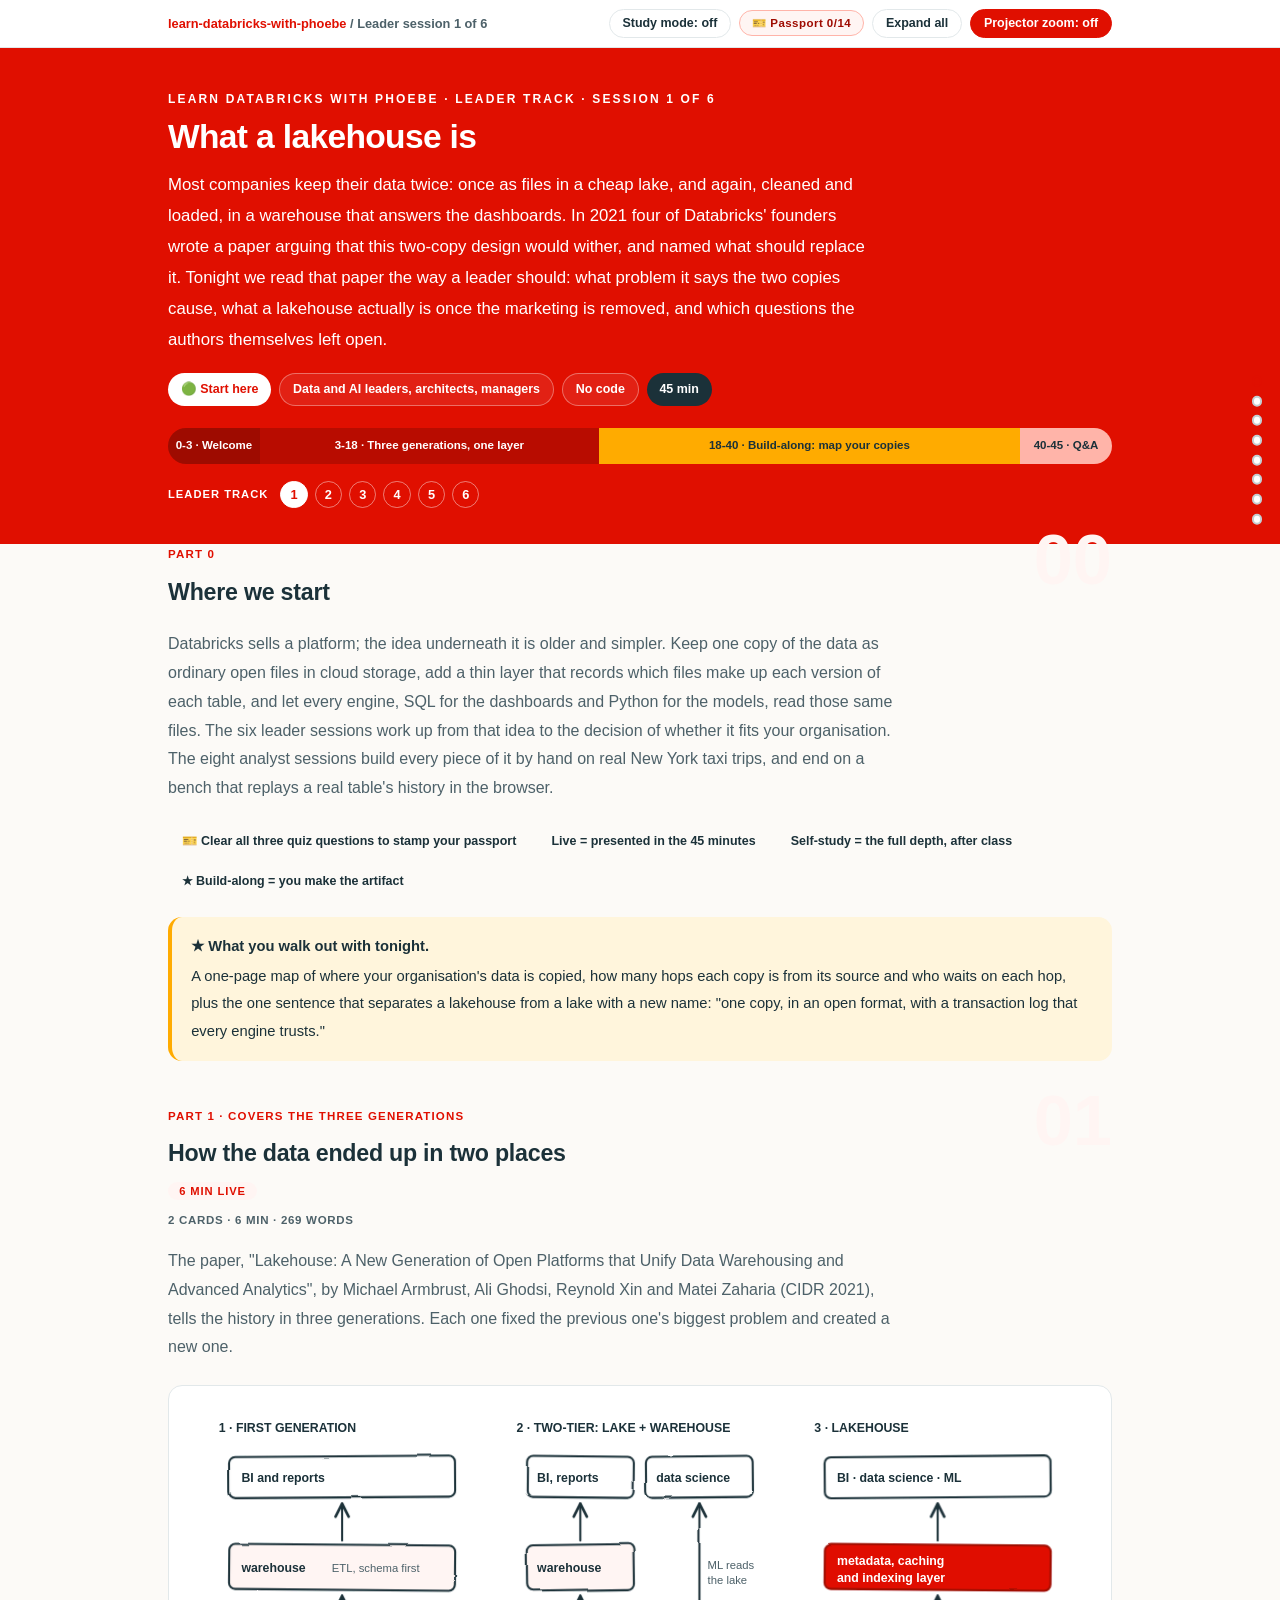
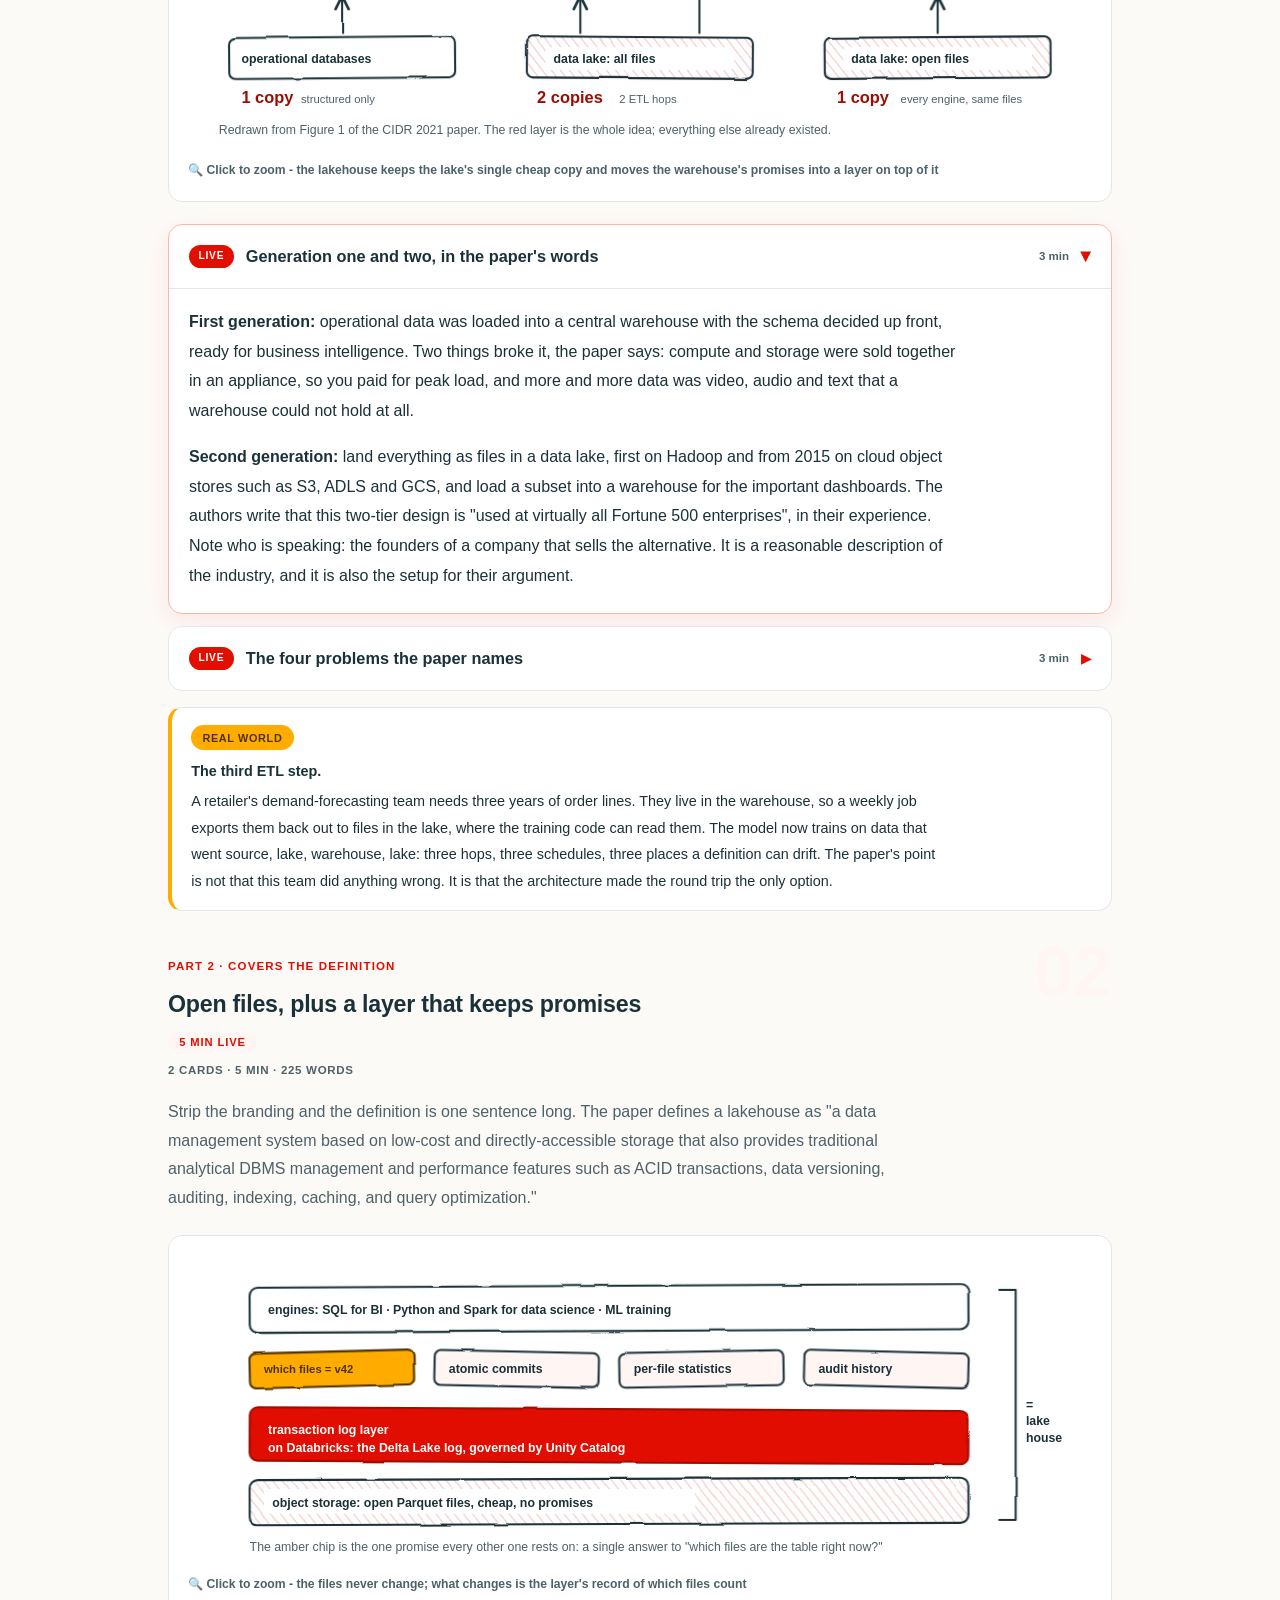
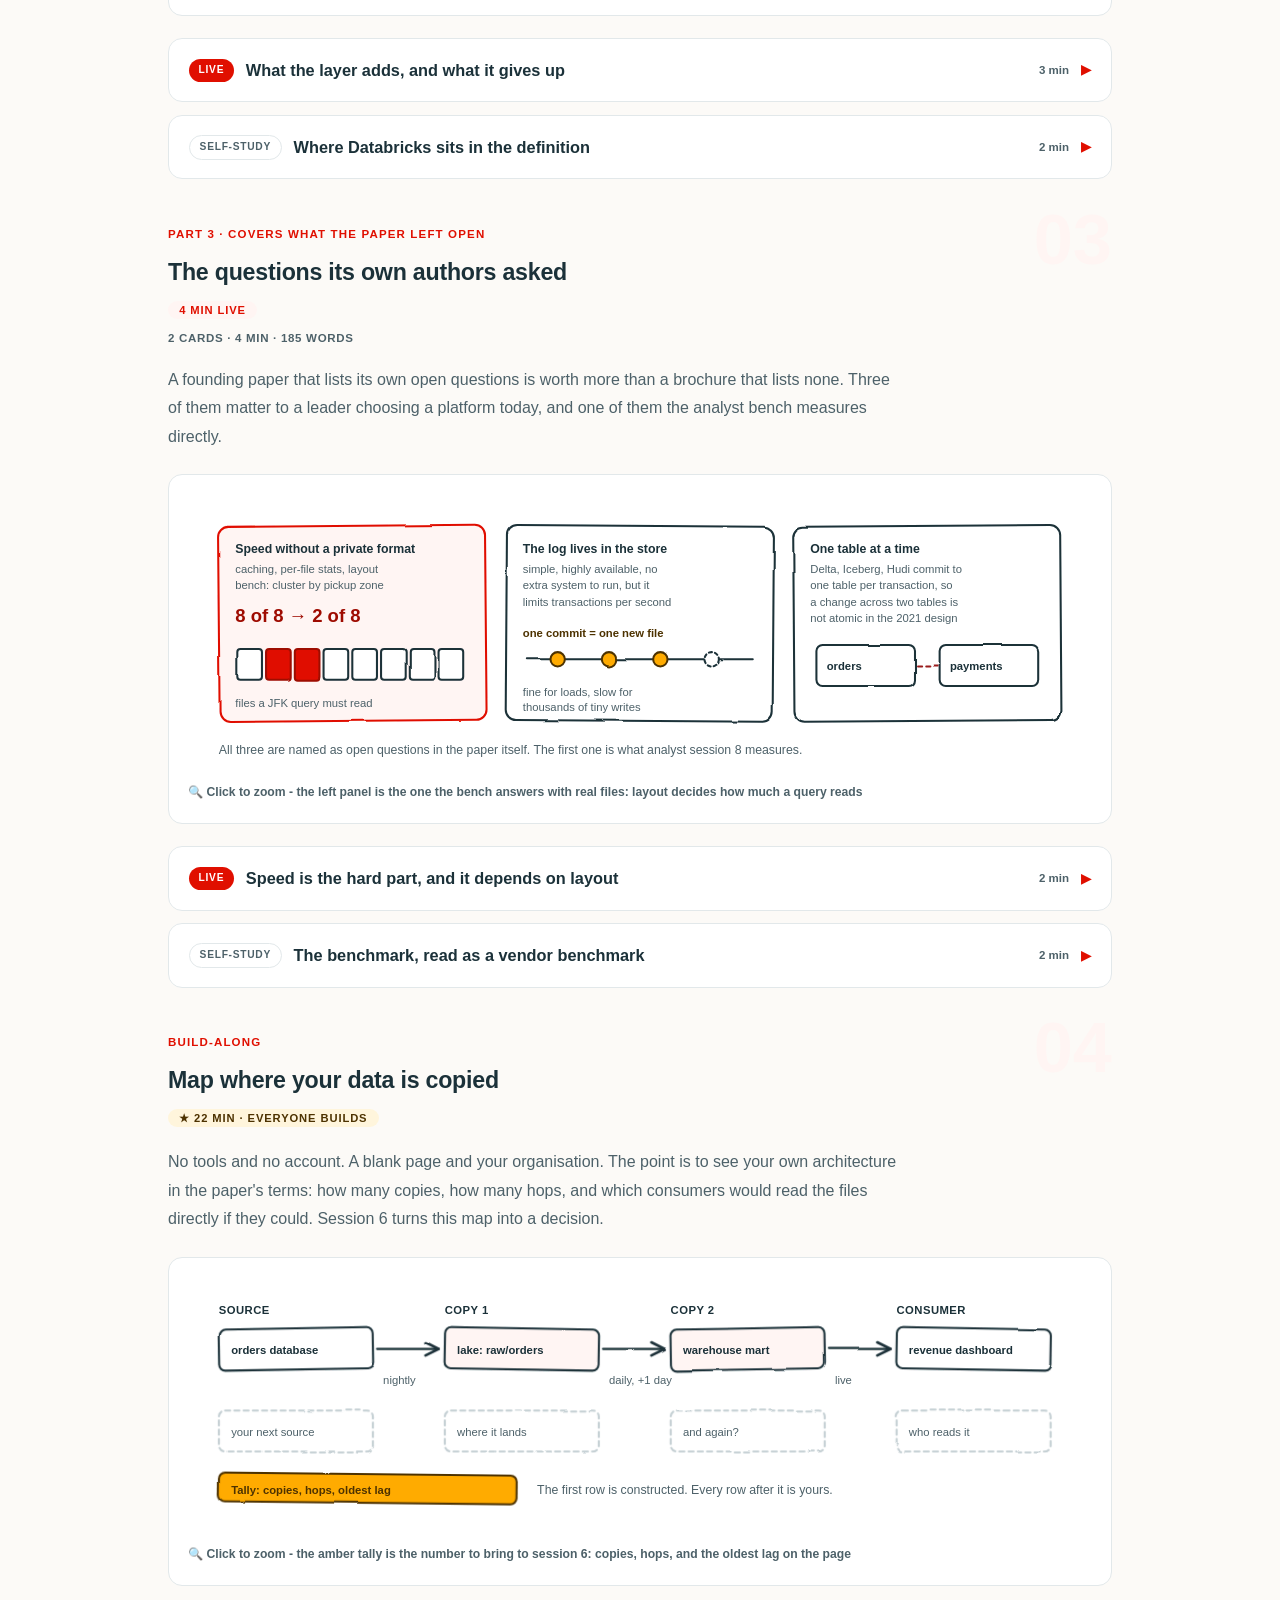
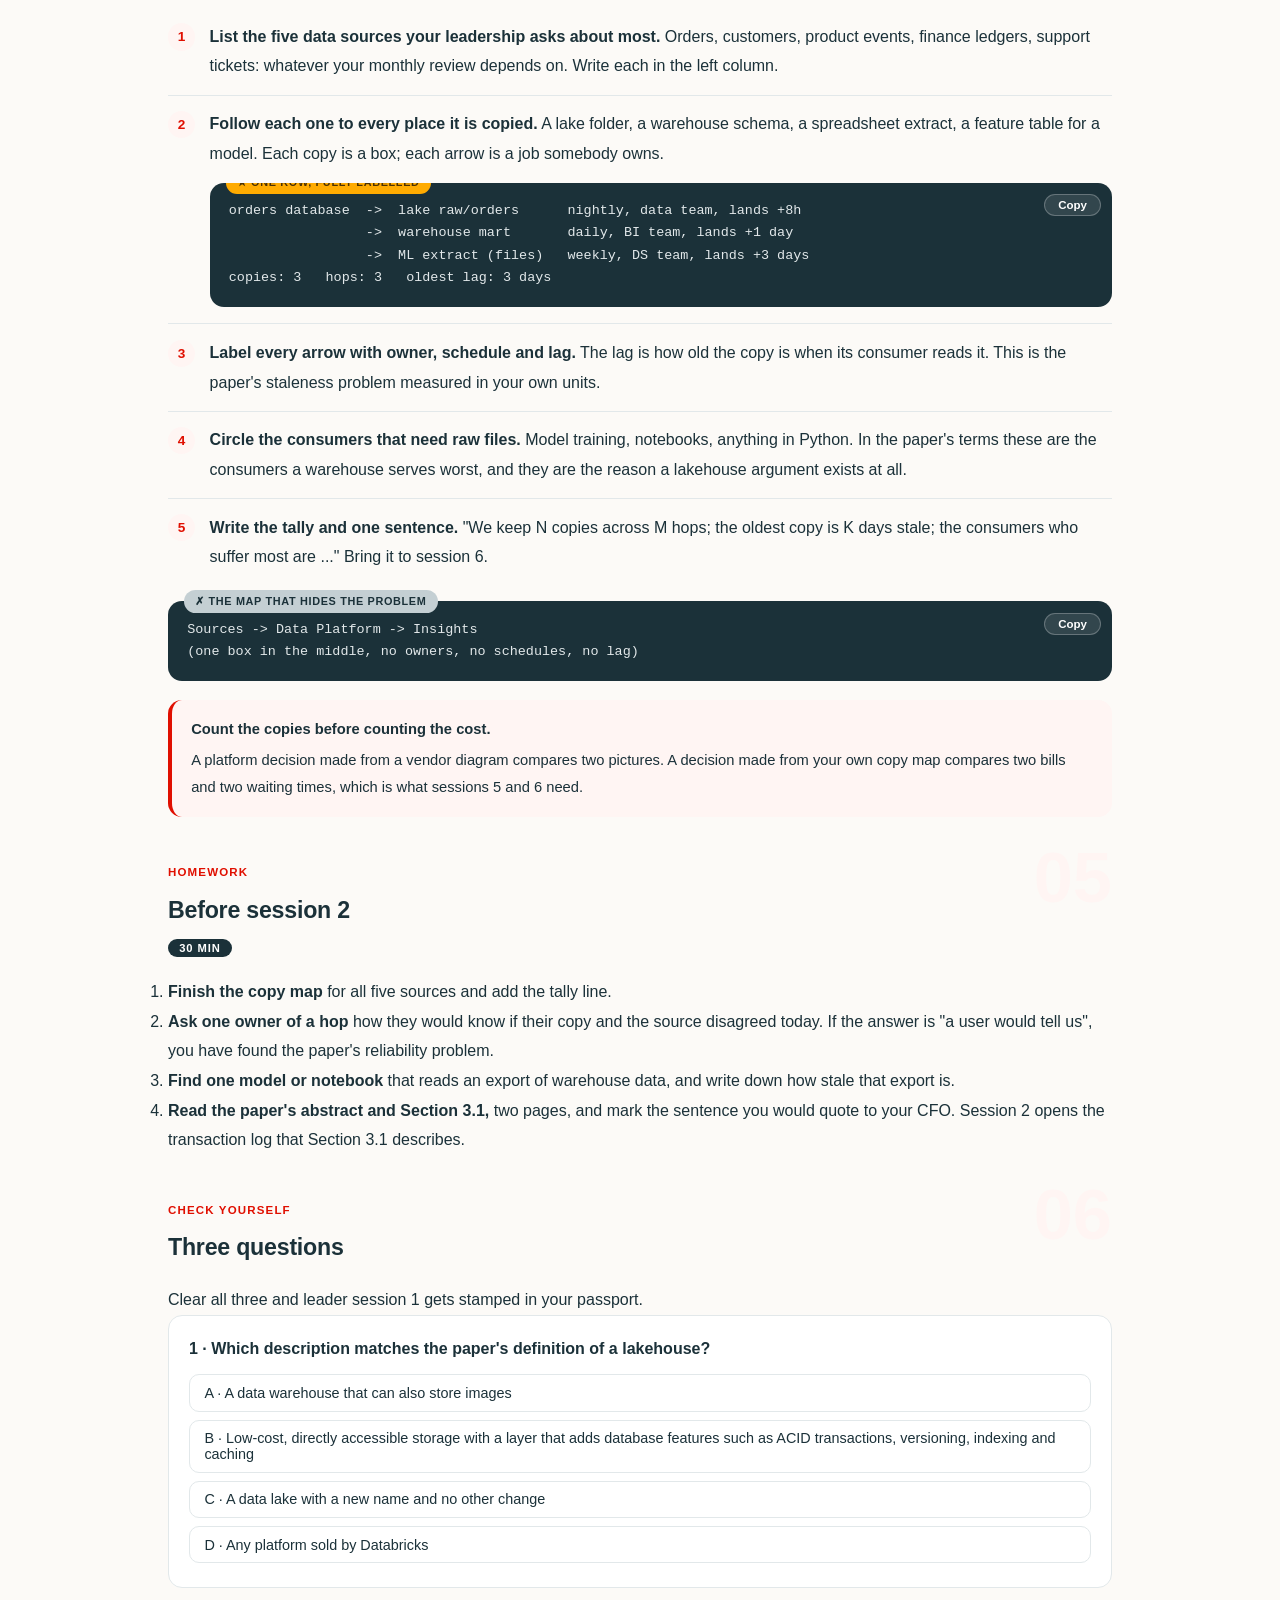
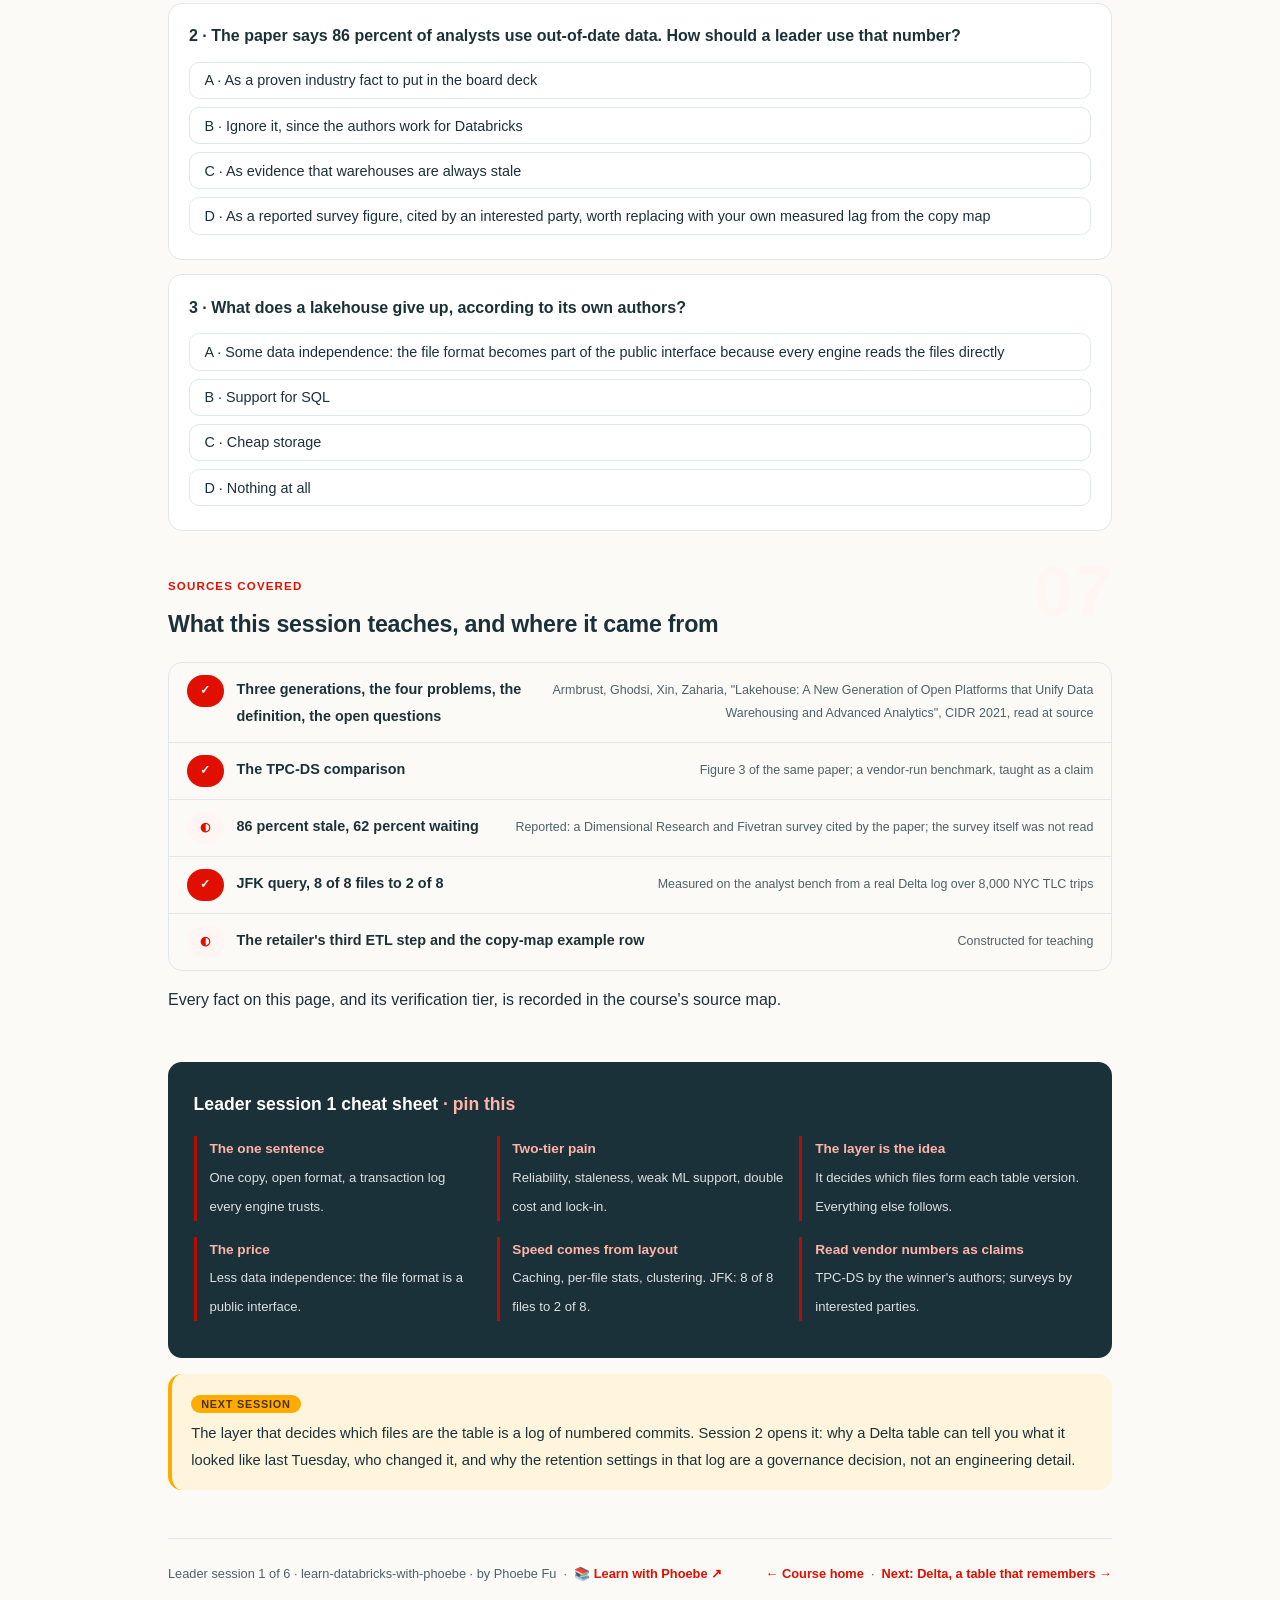
==== courses/a1-what-a-lakehouse-is.html @ d734504c "Databricks: Lakehouse for Data & AI - leader 6 + analyst 8 with a real Delta log bench The bench rep" ====
<!DOCTYPE html>
<html lang="en">
<head>
<meta charset="UTF-8">
<meta name="viewport" content="width=device-width, initial-scale=1.0">
<!-- social:start -->
<meta name="description" content="Leader session 1 of 6. What a lakehouse is, read from the 2021 paper that named it: why the two-tier lake plus warehouse became the default, the four problems its authors say it causes, and the one design move that defines a lakehouse: a transaction layer over open files in cheap storage.">
<meta property="og:type" content="article">
<meta property="og:site_name" content="Learn with Phoebe">
<meta property="og:title" content="What a lakehouse is - learn databricks with phoebe">
<meta property="og:description" content="Leader session 1 of 6. One copy of the data, a layer that keeps promises about it, and every engine reading the same files. Read from the CIDR 2021 paper, with its own open questions.">
<meta property="og:url" content="https://phoebefu6.github.io/learn-databricks-with-phoebe/courses/a1-what-a-lakehouse-is.html">
<meta property="og:image" content="https://phoebefu6.github.io/learn-databricks-with-phoebe/assets/og-cover.png">
<meta property="og:image:width" content="1200">
<meta property="og:image:height" content="630">
<meta name="twitter:card" content="summary_large_image">
<meta name="twitter:title" content="What a lakehouse is - learn databricks with phoebe">
<meta name="twitter:description" content="Leader session 1 of 6. Three generations of data platform, and the design move that defines the third.">
<meta name="twitter:image" content="https://phoebefu6.github.io/learn-databricks-with-phoebe/assets/og-cover.png">
<!-- social:end -->
<title>Leader session 1 · What a lakehouse is - learn databricks with phoebe</title>
<link rel="stylesheet" href="../assets/style.css?v=3">
</head>
<body>

<div class="toolbar">
  <div class="wrap">
    <span class="crumb"><a href="../index.html">learn-databricks-with-phoebe</a> / Leader session 1 of 6</span>
    <button class="btn" id="toggle-all" type="button">Expand all</button>
    <button class="btn primary" id="zoom-toggle" type="button">Projector zoom: off</button>
  </div>
</div>

<header class="masthead">
  <div class="wrap">
    <div class="eyebrow">Learn Databricks with Phoebe · Leader track · Session 1 of 6</div>
    <h1>What a <span class="accent">lakehouse</span> is</h1>
    <p class="sub">Most companies keep their data twice: once as files in a cheap lake, and again, cleaned and loaded, in a warehouse that answers the dashboards. In 2021 four of Databricks' founders wrote a paper arguing that this two-copy design would wither, and named what should replace it. Tonight we read that paper the way a leader should: what problem it says the two copies cause, what a lakehouse actually is once the marketing is removed, and which questions the authors themselves left open.</p>
    <div class="chip-row">
      <span class="chip level">🟢 Start here</span>
      <span class="chip audience">Data and AI leaders, architects, managers</span>
      <span class="chip audience">No code</span>
      <span class="chip time">45 min</span>
    </div>
    <div class="agenda">
      <span class="a1" style="flex:1">0-3 · Welcome</span>
      <span class="a2" style="flex:4">3-18 · Three generations, one layer</span>
      <span class="a3" style="flex:5">18-40 · Build-along: map your copies</span>
      <span class="a4" style="flex:1">40-45 · Q&amp;A</span>
    </div>
  </div>
</header>

<main class="wrap">

  <section class="section" id="intro">
    <div class="section-kicker">
      <span class="klabel">Part 0</span>
      <h2>Where we start</h2>
    </div>
    <p class="lede">Databricks sells a platform; the idea underneath it is older and simpler. Keep one copy of the data as ordinary open files in cloud storage, add a thin layer that records which files make up each version of each table, and let every engine, SQL for the dashboards and Python for the models, read those same files. The six leader sessions work up from that idea to the decision of whether it fits your organisation. The eight analyst sessions build every piece of it by hand on real New York taxi trips, and end on a bench that replays a real table's history in the browser.</p>

    <div class="legend">
      <span class="pill">🎫 Clear all three quiz questions to stamp your passport</span>
      <span class="pill">Live = presented in the 45 minutes</span>
      <span class="pill">Self-study = the full depth, after class</span>
      <span class="pill">★ Build-along = you make the artifact</span>
    </div>

    <div class="callout win">
      <p><strong>★ What you walk out with tonight.</strong> A one-page map of where your organisation's data is copied, how many hops each copy is from its source and who waits on each hop, plus the one sentence that separates a lakehouse from a lake with a new name: "one copy, in an open format, with a transaction log that every engine trusts."</p>
    </div>
  </section>

  <section class="section" id="part-1">
    <div class="section-kicker">
      <span class="klabel">Part 1 · covers the three generations</span>
      <h2>How the data ended up in two places</h2>
      <span class="tag concept">6 min live</span>
    </div>
    <p class="lede">The paper, "Lakehouse: A New Generation of Open Platforms that Unify Data Warehousing and Advanced Analytics", by Michael Armbrust, Ali Ghodsi, Reynold Xin and Matei Zaharia (CIDR 2021), tells the history in three generations. Each one fixed the previous one's biggest problem and created a new one.</p>

    <figure class="zoomable">
      <svg viewBox="0 0 880 336" xmlns="http://www.w3.org/2000/svg" role="img" aria-label="Three generations of data platform side by side. First generation: operational databases loaded by ETL into one warehouse that serves BI and reports; one copy, structured data only. Second generation, two-tier: everything lands in a data lake, then a second ETL step loads a subset into a warehouse for BI, while data science and machine learning read the lake; two copies and two hops. Lakehouse: everything lands once in the lake, a metadata, caching and indexing layer sits on top, and BI, data science and machine learning all read through it; one copy.">
        <defs>
          <filter id="a1aSk" x="-3%" y="-3%" width="106%" height="106%"><feTurbulence type="fractalNoise" baseFrequency="0.02" numOctaves="2" seed="11" result="n"/><feDisplacementMap in="SourceGraphic" in2="n" scale="2.4" xChannelSelector="R" yChannelSelector="G"/></filter>
          <pattern id="a1aHc" patternUnits="userSpaceOnUse" width="7" height="7" patternTransform="rotate(-38)"><line x1="0" y1="0" x2="0" y2="7" stroke="#E00F00" stroke-width="1" opacity=".5"/></pattern>
          <marker id="a1aAr" viewBox="0 0 10 10" refX="9" refY="5" markerWidth="8" markerHeight="8" orient="auto"><path d="M1 1 L9 5 L1 9" fill="none" stroke="#1B3139" stroke-width="1.6" stroke-linecap="round"/></marker>
        </defs>
        <style>
          .a1aH { font: 800 12px Inter, sans-serif; fill: #1B3139; }
          .a1aL { font: 600 12px Inter, sans-serif; fill: #1B3139; }
          .a1aS { font: 400 11px Inter, sans-serif; fill: #4D6169; }
          .a1aW { font: 800 12px Inter, sans-serif; fill: #FFFFFF; }
          .a1aB { font: 800 11px Inter, sans-serif; fill: #4D3200; }
          .a1aV { font: 800 16px Inter, sans-serif; fill: #9E0B00; }
          .a1aN { font: 400 12px Inter, sans-serif; fill: #4D6169; }
        </style>

        <text class="a1aH" x="30" y="26">1 · FIRST GENERATION</text>
        <text class="a1aH" x="320" y="26">2 · TWO-TIER: LAKE + WAREHOUSE</text>
        <text class="a1aH" x="610" y="26">3 · LAKEHOUSE</text>

        <g filter="url(#a1aSk)" fill="none" stroke="#1B3139" stroke-width="2" stroke-linecap="round" stroke-linejoin="round">
          <!-- gen 1 -->
          <rect x="40" y="226" width="220" height="40" rx="6" transform="rotate(-0.5 150 246)" fill="#FFFFFF"/>
          <rect x="40" y="136" width="220" height="44" rx="6" transform="rotate(0.5 150 158)" fill="#FFF5F3"/>
          <rect x="40" y="50" width="220" height="40" rx="6" transform="rotate(-0.4 150 70)" fill="#FFFFFF"/>
          <path d="M150 222 L150 186" marker-end="url(#a1aAr)"/>
          <path d="M150 132 L150 96" marker-end="url(#a1aAr)"/>
          <!-- gen 2 -->
          <rect x="330" y="226" width="220" height="40" rx="6" transform="rotate(0.4 440 246)" fill="url(#a1aHc)"/>
          <rect x="330" y="136" width="104" height="44" rx="6" transform="rotate(-0.8 382 158)" fill="#FFF5F3"/>
          <rect x="330" y="50" width="104" height="40" rx="6" transform="rotate(0.6 382 70)" fill="#FFFFFF"/>
          <rect x="446" y="50" width="104" height="40" rx="6" transform="rotate(-0.6 498 70)" fill="#FFFFFF"/>
          <path d="M382 222 L382 186" marker-end="url(#a1aAr)"/>
          <path d="M382 132 L382 96" marker-end="url(#a1aAr)"/>
          <path d="M498 222 L498 96" marker-end="url(#a1aAr)"/>
          <!-- gen 3 -->
          <rect x="620" y="226" width="220" height="40" rx="6" transform="rotate(-0.4 730 246)" fill="url(#a1aHc)"/>
          <rect x="620" y="136" width="220" height="44" rx="6" transform="rotate(0.5 730 158)" fill="#E00F00" stroke="#9E0B00"/>
          <rect x="620" y="50" width="220" height="40" rx="6" transform="rotate(-0.5 730 70)" fill="#FFFFFF"/>
          <path d="M730 222 L730 186" marker-end="url(#a1aAr)"/>
          <path d="M730 132 L730 96" marker-end="url(#a1aAr)"/>
        </g>

        <rect x="348" y="236" width="184" height="22" rx="4" fill="#FFFFFF"/>
        <rect x="638" y="236" width="184" height="22" rx="4" fill="#FFFFFF"/>
        <text class="a1aL" x="52" y="251">operational databases</text>
        <text class="a1aL" x="52" y="163">warehouse</text>
        <text class="a1aS" x="140" y="163">ETL, schema first</text>
        <text class="a1aL" x="52" y="75">BI and reports</text>
        <text class="a1aV" x="52" y="290">1 copy</text>
        <text class="a1aS" x="110" y="290">structured only</text>

        <text class="a1aL" x="356" y="251">data lake: all files</text>
        <text class="a1aL" x="340" y="163">warehouse</text>
        <text class="a1aL" x="340" y="75">BI, reports</text>
        <text class="a1aL" x="456" y="75">data science</text>
        <text class="a1aS" x="506" y="160">ML reads</text>
        <text class="a1aS" x="506" y="174">the lake</text>
        <text class="a1aV" x="340" y="290">2 copies</text>
        <text class="a1aS" x="420" y="290">2 ETL hops</text>

        <text class="a1aL" x="646" y="251">data lake: open files</text>
        <text class="a1aW" x="632" y="156">metadata, caching</text>
        <text class="a1aW" x="632" y="172">and indexing layer</text>
        <text class="a1aL" x="632" y="75">BI · data science · ML</text>
        <text class="a1aV" x="632" y="290">1 copy</text>
        <text class="a1aS" x="694" y="290">every engine, same files</text>

        <text class="a1aN" x="30" y="320">Redrawn from Figure 1 of the CIDR 2021 paper. The red layer is the whole idea; everything else already existed.</text>
      </svg>
      <figcaption>🔍 Click to zoom - the lakehouse keeps the lake's single cheap copy and moves the warehouse's promises into a layer on top of it</figcaption>
    </figure>

    <details class="card" open>
      <summary><span class="mode live">Live</span>Generation one and two, in the paper's words<span class="mini">3 min</span><span class="caret">▶</span></summary>
      <div class="body">
        <p><strong>First generation:</strong> operational data was loaded into a central warehouse with the schema decided up front, ready for business intelligence. Two things broke it, the paper says: compute and storage were sold together in an appliance, so you paid for peak load, and more and more data was video, audio and text that a warehouse could not hold at all.</p>
        <p><strong>Second generation:</strong> land everything as files in a data lake, first on Hadoop and from 2015 on cloud object stores such as S3, ADLS and GCS, and load a subset into a warehouse for the important dashboards. The authors write that this two-tier design is "used at virtually all Fortune 500 enterprises", in their experience. Note who is speaking: the founders of a company that sells the alternative. It is a reasonable description of the industry, and it is also the setup for their argument.</p>
      </div>
    </details>

    <details class="card">
      <summary><span class="mode live">Live</span>The four problems the paper names<span class="mini">3 min</span><span class="caret">▶</span></summary>
      <div class="body">
        <p><strong>Reliability:</strong> keeping two systems consistent takes continuous ETL, and every step can introduce bugs, for example when the lake engine and the warehouse engine disagree on a subtle rule. <strong>Staleness:</strong> the warehouse lags the lake, often by days. The paper cites a Dimensional Research and Fivetran survey in which 86 percent of analysts use out-of-date data and 62 percent wait on engineering several times a month; that survey was not read for this session, so treat those two numbers as reported. <strong>Limited advanced analytics:</strong> TensorFlow, PyTorch and XGBoost do not run well on a warehouse, so teams export files, which the authors call a third ETL step. <strong>Total cost of ownership:</strong> two copies of storage, continuous ETL, and proprietary formats that make leaving expensive.</p>
      </div>
    </details>

    <div class="callout example">
      <span class="ex-pill">Real world</span>
      <p><strong>The third ETL step.</strong> A retailer's demand-forecasting team needs three years of order lines. They live in the warehouse, so a weekly job exports them back out to files in the lake, where the training code can read them. The model now trains on data that went source, lake, warehouse, lake: three hops, three schedules, three places a definition can drift. The paper's point is not that this team did anything wrong. It is that the architecture made the round trip the only option.</p>
    </div>
  </section>

  <section class="section" id="part-2">
    <div class="section-kicker">
      <span class="klabel">Part 2 · covers the definition</span>
      <h2>Open files, plus a layer that keeps promises</h2>
      <span class="tag concept">5 min live</span>
    </div>
    <p class="lede">Strip the branding and the definition is one sentence long. The paper defines a lakehouse as "a data management system based on low-cost and directly-accessible storage that also provides traditional analytical DBMS management and performance features such as ACID transactions, data versioning, auditing, indexing, caching, and query optimization."</p>

    <figure class="zoomable">
      <svg viewBox="0 0 880 300" xmlns="http://www.w3.org/2000/svg" role="img" aria-label="An adds-stack. Bottom: cheap object storage holding open Parquet files that any engine could read but that make no promises. Middle: a transaction log layer, for Databricks the Delta Lake log, which adds four things: which files form each table version, atomic commits, per-file statistics, and an audit history. Top: engines reading the same files through that layer: SQL for BI, Python and Spark for data science, and ML training. A bracket on the right says: equals a lakehouse.">
        <defs>
          <filter id="a1bSk" x="-3%" y="-3%" width="106%" height="106%"><feTurbulence type="fractalNoise" baseFrequency="0.02" numOctaves="2" seed="23" result="n"/><feDisplacementMap in="SourceGraphic" in2="n" scale="2.4" xChannelSelector="R" yChannelSelector="G"/></filter>
          <pattern id="a1bHc" patternUnits="userSpaceOnUse" width="7" height="7" patternTransform="rotate(-38)"><line x1="0" y1="0" x2="0" y2="7" stroke="#E00F00" stroke-width="1" opacity=".5"/></pattern>
        </defs>
        <style>
          .a1bH { font: 800 12px Inter, sans-serif; fill: #1B3139; }
          .a1bL { font: 600 12px Inter, sans-serif; fill: #1B3139; }
          .a1bS { font: 400 11px Inter, sans-serif; fill: #4D6169; }
          .a1bW { font: 800 12px Inter, sans-serif; fill: #FFFFFF; }
          .a1bB { font: 800 11px Inter, sans-serif; fill: #4D3200; }
          .a1bN { font: 400 12px Inter, sans-serif; fill: #4D6169; }
        </style>

        <g filter="url(#a1bSk)" fill="none" stroke="#1B3139" stroke-width="2" stroke-linecap="round" stroke-linejoin="round">
          <rect x="60" y="30" width="700" height="44" rx="8" transform="rotate(-0.3 410 52)" fill="#FFFFFF"/>
          <rect x="60" y="150" width="700" height="52" rx="8" transform="rotate(0.3 410 176)" fill="#E00F00" stroke="#9E0B00"/>
          <rect x="60" y="218" width="700" height="44" rx="8" transform="rotate(-0.2 410 240)" fill="url(#a1bHc)"/>
          <rect x="60" y="94" width="160" height="34" rx="6" transform="rotate(-1.5 140 111)" fill="#FFAB00" stroke="#4D3200"/>
          <rect x="240" y="94" width="160" height="34" rx="6" transform="rotate(1.2 320 111)" fill="#FFF5F3"/>
          <rect x="420" y="94" width="160" height="34" rx="6" transform="rotate(-1 500 111)" fill="#FFF5F3"/>
          <rect x="600" y="94" width="160" height="34" rx="6" transform="rotate(1.4 680 111)" fill="#FFF5F3"/>
          <path d="M790 34 L806 34 L806 258 L790 258"/>
        </g>

        <text class="a1bL" x="78" y="57">engines: SQL for BI · Python and Spark for data science · ML training</text>
        <text class="a1bB" x="74" y="115">which files = v42</text>
        <text class="a1bL" x="254" y="115">atomic commits</text>
        <text class="a1bL" x="434" y="115">per-file statistics</text>
        <text class="a1bL" x="614" y="115">audit history</text>
        <text class="a1bW" x="78" y="174">transaction log layer</text>
        <text class="a1bW" x="78" y="192">on Databricks: the Delta Lake log, governed by Unity Catalog</text>
        <rect x="74" y="228" width="420" height="24" rx="4" fill="#FFFFFF"/>
        <text class="a1bL" x="82" y="245">object storage: open Parquet files, cheap, no promises</text>
        <text class="a1bH" x="816" y="150">=</text>
        <text class="a1bH" x="816" y="166">lake</text>
        <text class="a1bH" x="816" y="182">house</text>

        <text class="a1bN" x="60" y="288">The amber chip is the one promise every other one rests on: a single answer to "which files are the table right now?"</text>
      </svg>
      <figcaption>🔍 Click to zoom - the files never change; what changes is the layer's record of which files count</figcaption>
    </figure>

    <details class="card">
      <summary><span class="mode live">Live</span>What the layer adds, and what it gives up<span class="mini">3 min</span><span class="caret">▶</span></summary>
      <div class="body">
        <p>The paper's first key idea is to store data as standard files in an object store and put "a transactional metadata layer on top" that "defines which objects are part of a table version". Delta Lake, Apache Iceberg and Apache Hudi are such layers. Because the layer decides which files are in the table, it can make writes atomic, keep old versions, enforce a schema, hold statistics for skipping files, and check permissions before anyone touches the files.</p>
        <p>The authors are explicit about the price: direct access means giving up "some aspects of data independence", the old database promise that the storage format is private and can change freely. In a lakehouse the file format is part of the public interface, because every engine reads it. That is what makes it open, and it is what makes it hard to optimise the way a closed warehouse can.</p>
      </div>
    </details>

    <details class="card">
      <summary><span class="mode self">Self-study</span>Where Databricks sits in the definition<span class="mini">2 min</span><span class="caret">▶</span></summary>
      <div class="body">
        <p>Databricks is one company's product built on the idea: Delta Lake as the open table format, Unity Catalog as the governance layer (session 3), and managed compute for notebooks, jobs and SQL (sessions 4 and 5). The idea is broader than the product. The general thesis across vendors, and how other platforms answer it, is covered in <a href="https://phoebefu6.github.io/learn-ai-infra-with-phoebe/courses/b5-lakehouse-engine.html">the lakehouse engine session of the AI infrastructure course</a>; the warehouse side of the story lives in <a href="https://phoebefu6.github.io/learn-data-warehouse-with-phoebe/">the data warehouse course</a>.</p>
      </div>
    </details>
  </section>

  <section class="section" id="part-3">
    <div class="section-kicker">
      <span class="klabel">Part 3 · covers what the paper left open</span>
      <h2>The questions its own authors asked</h2>
      <span class="tag concept">4 min live</span>
    </div>
    <p class="lede">A founding paper that lists its own open questions is worth more than a brochure that lists none. Three of them matter to a leader choosing a platform today, and one of them the analyst bench measures directly.</p>

    <figure class="zoomable">
      <svg viewBox="0 0 880 270" xmlns="http://www.w3.org/2000/svg" role="img" aria-label="Three open questions as three panels. Speed without a private format: the paper proposes caching, per-file statistics and data layout; on the analyst bench, clustering the files by pickup zone cut a JFK query from 8 of 8 files to 2 of 8. The log lives in the object store: simple and highly available, but it limits transactions per second. One table at a time: Delta, Iceberg and Hudi transact on a single table, so a change across two tables is not atomic.">
        <defs>
          <filter id="a1cSk" x="-3%" y="-3%" width="106%" height="106%"><feTurbulence type="fractalNoise" baseFrequency="0.02" numOctaves="2" seed="37" result="n"/><feDisplacementMap in="SourceGraphic" in2="n" scale="2.4" xChannelSelector="R" yChannelSelector="G"/></filter>
        </defs>
        <style>
          .a1cH { font: 800 12px Inter, sans-serif; fill: #1B3139; }
          .a1cL { font: 600 11px Inter, sans-serif; fill: #1B3139; }
          .a1cS { font: 400 11px Inter, sans-serif; fill: #4D6169; }
          .a1cV { font: 800 18px Inter, sans-serif; fill: #9E0B00; }
          .a1cB { font: 800 11px Inter, sans-serif; fill: #4D3200; }
          .a1cN { font: 400 12px Inter, sans-serif; fill: #4D6169; }
        </style>

        <g filter="url(#a1cSk)" fill="none" stroke="#1B3139" stroke-width="2" stroke-linecap="round" stroke-linejoin="round">
          <rect x="30" y="30" width="260" height="190" rx="10" transform="rotate(-0.5 160 125)" fill="#FFF5F3" stroke="#E00F00"/>
          <rect x="310" y="30" width="260" height="190" rx="10" transform="rotate(0.4 440 125)" fill="#FFFFFF"/>
          <rect x="590" y="30" width="260" height="190" rx="10" transform="rotate(-0.4 720 125)" fill="#FFFFFF"/>
          <!-- skipping doodle: 8 files, 2 read -->
          <rect x="48" y="150" width="24" height="30" rx="3" fill="#FFFFFF"/>
          <rect x="76" y="150" width="24" height="30" rx="3" fill="#E00F00" stroke="#9E0B00"/>
          <rect x="104" y="150" width="24" height="30" rx="3" fill="#E00F00" stroke="#9E0B00"/>
          <rect x="132" y="150" width="24" height="30" rx="3" fill="#FFFFFF"/>
          <rect x="160" y="150" width="24" height="30" rx="3" fill="#FFFFFF"/>
          <rect x="188" y="150" width="24" height="30" rx="3" fill="#FFFFFF"/>
          <rect x="216" y="150" width="24" height="30" rx="3" fill="#FFFFFF"/>
          <rect x="244" y="150" width="24" height="30" rx="3" fill="#FFFFFF"/>
          <!-- log in object store doodle -->
          <path d="M330 160 L550 160" />
          <circle cx="360" cy="160" r="7" fill="#FFAB00" stroke="#4D3200"/>
          <circle cx="410" cy="160" r="7" fill="#FFAB00" stroke="#4D3200"/>
          <circle cx="460" cy="160" r="7" fill="#FFAB00" stroke="#4D3200"/>
          <circle cx="510" cy="160" r="7" fill="#FFFFFF" stroke-dasharray="3 3"/>
          <!-- two tables doodle -->
          <rect x="612" y="146" width="96" height="40" rx="6" fill="#FFFFFF"/>
          <rect x="732" y="146" width="96" height="40" rx="6" fill="#FFFFFF"/>
          <path d="M710 166 L730 166" stroke-dasharray="4 4" stroke="#991B1B"/>
        </g>

        <text class="a1cH" x="46" y="56">Speed without a private format</text>
        <text class="a1cS" x="46" y="76">caching, per-file stats, layout</text>
        <text class="a1cS" x="46" y="92">bench: cluster by pickup zone</text>
        <text class="a1cV" x="46" y="124">8 of 8 → 2 of 8</text>
        <text class="a1cS" x="46" y="206">files a JFK query must read</text>

        <text class="a1cH" x="326" y="56">The log lives in the store</text>
        <text class="a1cS" x="326" y="76">simple, highly available, no</text>
        <text class="a1cS" x="326" y="92">extra system to run, but it</text>
        <text class="a1cS" x="326" y="108">limits transactions per second</text>
        <text class="a1cB" x="326" y="138">one commit = one new file</text>
        <text class="a1cS" x="326" y="196">fine for loads, slow for</text>
        <text class="a1cS" x="326" y="210">thousands of tiny writes</text>

        <text class="a1cH" x="606" y="56">One table at a time</text>
        <text class="a1cS" x="606" y="76">Delta, Iceberg, Hudi commit to</text>
        <text class="a1cS" x="606" y="92">one table per transaction, so</text>
        <text class="a1cS" x="606" y="108">a change across two tables is</text>
        <text class="a1cS" x="606" y="124">not atomic in the 2021 design</text>
        <text class="a1cL" x="622" y="170">orders</text>
        <text class="a1cL" x="742" y="170">payments</text>

        <text class="a1cN" x="30" y="252">All three are named as open questions in the paper itself. The first one is what analyst session 8 measures.</text>
      </svg>
      <figcaption>🔍 Click to zoom - the left panel is the one the bench answers with real files: layout decides how much a query reads</figcaption>
    </figure>

    <details class="card">
      <summary><span class="mode live">Live</span>Speed is the hard part, and it depends on layout<span class="mini">2 min</span><span class="caret">▶</span></summary>
      <div class="body">
        <p>The paper calls SQL performance "perhaps the largest technical question with the Lakehouse approach" and proposes three format-independent fixes: cache hot files on local SSD, keep auxiliary data such as per-file min and max values "which enables data skipping optimizations when the base data is clustered", and choose the data layout. That last clause matters. Statistics only help if similar values sit in the same files. On the analyst bench, 8,000 real taxi trips in 8 files: a JFK query reads all 8 until the files are clustered by pickup zone, then reads 2.</p>
      </div>
    </details>

    <details class="card">
      <summary><span class="mode self">Self-study</span>The benchmark, read as a vendor benchmark<span class="mini">2 min</span><span class="caret">▶</span></summary>
      <div class="body">
        <p>The paper reports TPC-DS at scale factor 30,000 on clusters of 960 vCPUs: Databricks' Delta Engine ran all 99 queries in 3,302 seconds for $104 on demand, against four unnamed cloud warehouses at 2,996 to 37,283 seconds and $153 to $570. It is a benchmark run by the authors of the system that won it, against competitors they chose not to name, at settings they picked. That does not make it false; it makes it a claim to test on your own workload, which session 6 turns into a decision memo.</p>
      </div>
    </details>
  </section>

  <section class="section" id="demo-1">
    <div class="section-kicker">
      <span class="klabel">Build-along</span>
      <h2>Map where your data is copied</h2>
      <span class="tag demo">★ 22 min · everyone builds</span>
    </div>
    <p class="lede">No tools and no account. A blank page and your organisation. The point is to see your own architecture in the paper's terms: how many copies, how many hops, and which consumers would read the files directly if they could. Session 6 turns this map into a decision.</p>

    <figure class="zoomable">
      <svg viewBox="0 0 880 250" xmlns="http://www.w3.org/2000/svg" role="img" aria-label="A blank copy map to fill in. Left column: sources. Middle: each place a copy lands, such as a lake folder, a warehouse schema, an exported extract. Right: consumers such as a dashboard and a model. Each arrow carries three labels to write: who owns the hop, how often it runs, and how stale the copy is when it lands. A tally at the bottom counts copies and hops. One example row is filled in.">
        <defs>
          <filter id="a1dSk" x="-3%" y="-3%" width="106%" height="106%"><feTurbulence type="fractalNoise" baseFrequency="0.02" numOctaves="2" seed="41" result="n"/><feDisplacementMap in="SourceGraphic" in2="n" scale="2.4" xChannelSelector="R" yChannelSelector="G"/></filter>
          <marker id="a1dAr" viewBox="0 0 10 10" refX="9" refY="5" markerWidth="8" markerHeight="8" orient="auto"><path d="M1 1 L9 5 L1 9" fill="none" stroke="#1B3139" stroke-width="1.6" stroke-linecap="round"/></marker>
        </defs>
        <style>
          .a1dH { font: 800 11px Inter, sans-serif; fill: #1B3139; letter-spacing: .04em; }
          .a1dL { font: 600 11px Inter, sans-serif; fill: #1B3139; }
          .a1dS { font: 400 11px Inter, sans-serif; fill: #4D6169; }
          .a1dB { font: 800 11px Inter, sans-serif; fill: #4D3200; }
          .a1dN { font: 400 12px Inter, sans-serif; fill: #4D6169; }
        </style>

        <g filter="url(#a1dSk)" fill="none" stroke="#1B3139" stroke-width="2" stroke-linecap="round" stroke-linejoin="round">
          <rect x="30" y="50" width="150" height="40" rx="6" transform="rotate(-1 105 70)" fill="#FFFFFF"/>
          <rect x="250" y="50" width="150" height="40" rx="6" transform="rotate(1 325 70)" fill="#FFF5F3"/>
          <rect x="470" y="50" width="150" height="40" rx="6" transform="rotate(-1 545 70)" fill="#FFF5F3"/>
          <rect x="690" y="50" width="150" height="40" rx="6" transform="rotate(1 765 70)" fill="#FFFFFF"/>
          <path d="M184 70 L244 70" marker-end="url(#a1dAr)"/>
          <path d="M404 70 L464 70" marker-end="url(#a1dAr)"/>
          <path d="M624 70 L684 70" marker-end="url(#a1dAr)"/>
          <rect x="30" y="130" width="150" height="40" rx="6" stroke="#C4CFD3" stroke-dasharray="5 4" fill="#FFFFFF"/>
          <rect x="250" y="130" width="150" height="40" rx="6" stroke="#C4CFD3" stroke-dasharray="5 4" fill="#FFFFFF"/>
          <rect x="470" y="130" width="150" height="40" rx="6" stroke="#C4CFD3" stroke-dasharray="5 4" fill="#FFFFFF"/>
          <rect x="690" y="130" width="150" height="40" rx="6" stroke="#C4CFD3" stroke-dasharray="5 4" fill="#FFFFFF"/>
          <rect x="30" y="192" width="290" height="28" rx="6" transform="rotate(0.6 175 206)" fill="#FFAB00" stroke="#4D3200"/>
        </g>

        <text class="a1dH" x="30" y="36">SOURCE</text>
        <text class="a1dH" x="250" y="36">COPY 1</text>
        <text class="a1dH" x="470" y="36">COPY 2</text>
        <text class="a1dH" x="690" y="36">CONSUMER</text>
        <text class="a1dL" x="42" y="75">orders database</text>
        <text class="a1dL" x="262" y="75">lake: raw/orders</text>
        <text class="a1dL" x="482" y="75">warehouse mart</text>
        <text class="a1dL" x="702" y="75">revenue dashboard</text>
        <text class="a1dS" x="190" y="104">nightly</text>
        <text class="a1dS" x="410" y="104">daily, +1 day</text>
        <text class="a1dS" x="630" y="104">live</text>
        <text class="a1dS" x="42" y="155">your next source</text>
        <text class="a1dS" x="262" y="155">where it lands</text>
        <text class="a1dS" x="482" y="155">and again?</text>
        <text class="a1dS" x="702" y="155">who reads it</text>
        <text class="a1dB" x="42" y="211">Tally: copies, hops, oldest lag</text>

        <text class="a1dN" x="340" y="211">The first row is constructed. Every row after it is yours.</text>
      </svg>
      <figcaption>🔍 Click to zoom - the amber tally is the number to bring to session 6: copies, hops, and the oldest lag on the page</figcaption>
    </figure>

    <div class="steps">
      <div class="step">
        <p><strong>List the five data sources your leadership asks about most.</strong> Orders, customers, product events, finance ledgers, support tickets: whatever your monthly review depends on. Write each in the left column.</p>
      </div>
      <div class="step">
        <p><strong>Follow each one to every place it is copied.</strong> A lake folder, a warehouse schema, a spreadsheet extract, a feature table for a model. Each copy is a box; each arrow is a job somebody owns.</p>
        <div class="prompt-box good"><span class="label">★ One row, fully labelled</span>orders database  -&gt;  lake raw/orders      nightly, data team, lands +8h
                 -&gt;  warehouse mart       daily, BI team, lands +1 day
                 -&gt;  ML extract (files)   weekly, DS team, lands +3 days
copies: 3   hops: 3   oldest lag: 3 days</div>
      </div>
      <div class="step">
        <p><strong>Label every arrow with owner, schedule and lag.</strong> The lag is how old the copy is when its consumer reads it. This is the paper's staleness problem measured in your own units.</p>
      </div>
      <div class="step">
        <p><strong>Circle the consumers that need raw files.</strong> Model training, notebooks, anything in Python. In the paper's terms these are the consumers a warehouse serves worst, and they are the reason a lakehouse argument exists at all.</p>
      </div>
      <div class="step">
        <p><strong>Write the tally and one sentence.</strong> "We keep N copies across M hops; the oldest copy is K days stale; the consumers who suffer most are ..." Bring it to session 6.</p>
      </div>
    </div>

    <div class="prompt-box bad"><span class="label">✗ The map that hides the problem</span>Sources -&gt; Data Platform -&gt; Insights
(one box in the middle, no owners, no schedules, no lag)</div>

    <div class="callout tip">
      <p><strong>Count the copies before counting the cost.</strong> A platform decision made from a vendor diagram compares two pictures. A decision made from your own copy map compares two bills and two waiting times, which is what sessions 5 and 6 need.</p>
    </div>
  </section>

  <section class="section" id="exercise">
    <div class="section-kicker">
      <span class="klabel">Homework</span>
      <h2>Before session 2</h2>
      <span class="tag exercise">30 min</span>
    </div>
    <ol>
      <li><strong>Finish the copy map</strong> for all five sources and add the tally line.</li>
      <li><strong>Ask one owner of a hop</strong> how they would know if their copy and the source disagreed today. If the answer is "a user would tell us", you have found the paper's reliability problem.</li>
      <li><strong>Find one model or notebook</strong> that reads an export of warehouse data, and write down how stale that export is.</li>
      <li><strong>Read the paper's abstract and Section 3.1,</strong> two pages, and mark the sentence you would quote to your CFO. Session 2 opens the transaction log that Section 3.1 describes.</li>
    </ol>
  </section>

  <section class="section" id="quiz">
    <div class="section-kicker">
      <span class="klabel">Check yourself</span>
      <h2>Three questions</h2>
    </div>
    <p>Clear all three and leader session 1 gets stamped in your passport.</p>

    <div class="quiz-q" data-answer="1">
      <p class="qtext">1 · Which description matches the paper's definition of a lakehouse?</p>
      <button class="qopt" type="button">A · A data warehouse that can also store images</button>
      <button class="qopt" type="button">B · Low-cost, directly accessible storage with a layer that adds database features such as ACID transactions, versioning, indexing and caching</button>
      <button class="qopt" type="button">C · A data lake with a new name and no other change</button>
      <button class="qopt" type="button">D · Any platform sold by Databricks</button>
      <p class="qwhy">The definition has two halves and both matter: open files any engine can read, and a metadata layer that gives them the guarantees a warehouse used to give. Without the layer it is a lake; without open files it is a warehouse.</p>
    </div>

    <div class="quiz-q" data-answer="3">
      <p class="qtext">2 · The paper says 86 percent of analysts use out-of-date data. How should a leader use that number?</p>
      <button class="qopt" type="button">A · As a proven industry fact to put in the board deck</button>
      <button class="qopt" type="button">B · Ignore it, since the authors work for Databricks</button>
      <button class="qopt" type="button">C · As evidence that warehouses are always stale</button>
      <button class="qopt" type="button">D · As a reported survey figure, cited by an interested party, worth replacing with your own measured lag from the copy map</button>
      <p class="qwhy">The figure comes from a vendor survey quoted in a vendor-authored paper. It is not worthless and it is not proof. Your own map gives a lag you can defend.</p>
    </div>

    <div class="quiz-q" data-answer="0">
      <p class="qtext">3 · What does a lakehouse give up, according to its own authors?</p>
      <button class="qopt" type="button">A · Some data independence: the file format becomes part of the public interface because every engine reads the files directly</button>
      <button class="qopt" type="button">B · Support for SQL</button>
      <button class="qopt" type="button">C · Cheap storage</button>
      <button class="qopt" type="button">D · Nothing at all</button>
      <p class="qwhy">Openness has a price. A closed warehouse can change its storage format at will to go faster; a lakehouse must keep its files readable by every engine, and win speed back through caching, statistics and layout.</p>
    </div>

    <p class="quiz-score"></p>
  </section>

  <section class="section" id="official">
    <div class="section-kicker">
      <span class="klabel">Sources covered</span>
      <h2>What this session teaches, and where it came from</h2>
    </div>
    <div class="covered">
      <div class="covered-row"><span class="status pill solid">✓</span><span class="name">Three generations, the four problems, the definition, the open questions</span><span class="note">Armbrust, Ghodsi, Xin, Zaharia, "Lakehouse: A New Generation of Open Platforms that Unify Data Warehousing and Advanced Analytics", CIDR 2021, read at source</span></div>
      <div class="covered-row"><span class="status pill solid">✓</span><span class="name">The TPC-DS comparison</span><span class="note">Figure 3 of the same paper; a vendor-run benchmark, taught as a claim</span></div>
      <div class="covered-row"><span class="status pill light">◐</span><span class="name">86 percent stale, 62 percent waiting</span><span class="note">Reported: a Dimensional Research and Fivetran survey cited by the paper; the survey itself was not read</span></div>
      <div class="covered-row"><span class="status pill solid">✓</span><span class="name">JFK query, 8 of 8 files to 2 of 8</span><span class="note">Measured on the analyst bench from a real Delta log over 8,000 NYC TLC trips</span></div>
      <div class="covered-row"><span class="status pill light">◐</span><span class="name">The retailer's third ETL step and the copy-map example row</span><span class="note">Constructed for teaching</span></div>
    </div>
    <p class="mono" style="margin-top:14px">Every fact on this page, and its verification tier, is recorded in the course's source map.</p>
  </section>

  <section class="cheat" id="cheatsheet">
    <h3>Leader session 1 cheat sheet <span>· pin this</span></h3>
    <div class="grid-2">
      <div class="cheat-item"><b>The one sentence</b><span>One copy, open format, a transaction log every engine trusts.</span></div>
      <div class="cheat-item"><b>Two-tier pain</b><span>Reliability, staleness, weak ML support, double cost and lock-in.</span></div>
      <div class="cheat-item"><b>The layer is the idea</b><span>It decides which files form each table version. Everything else follows.</span></div>
      <div class="cheat-item"><b>The price</b><span>Less data independence: the file format is a public interface.</span></div>
      <div class="cheat-item"><b>Speed comes from layout</b><span>Caching, per-file stats, clustering. JFK: 8 of 8 files to 2 of 8.</span></div>
      <div class="cheat-item"><b>Read vendor numbers as claims</b><span>TPC-DS by the winner's authors; surveys by interested parties.</span></div>
    </div>
  </section>

  <div class="callout next">
    <span class="nx-pill">Next session</span>
    <p>The layer that decides which files are the table is a log of numbered commits. Session 2 opens it: why a Delta table can tell you what it looked like last Tuesday, who changed it, and why the retention settings in that log are a governance decision, not an engineering detail.</p>
  </div>

  <footer class="pagefoot">
    <span>Leader session 1 of 6 · learn-databricks-with-phoebe · by Phoebe Fu &nbsp;·&nbsp; 📚 <a href="https://phoebefu6.github.io/learn-with-phoebe/">Learn with Phoebe ↗</a></span>
    <span><a href="../index.html">← Course home</a> &nbsp;·&nbsp; <a href="a2-a-table-that-remembers.html">Next: Delta, a table that remembers →</a></span>
  </footer>

</main>

<script src="../assets/app.js?v=1"></script>
</body>
</html>
---- assets/style.css ----
/* learn-databricks-with-phoebe - editorial bold design system
   Accent: lava red #E00F00 (Databricks #FF3621 family, deepened so white text clears 4.96:1)
   · Deep #9E0B00 · Ink: Databricks navy #1B3139 · Warm contrast: amber #FFAB00 used as a FILL
   with ink or deep-amber (#4D3200) text; amber text on white fails AA, so it never carries text.
   (CSS var names still read --indigo/--amber; they hold lava red and amber.) */

:root {
  --indigo: #E00F00;
  --indigo-deep: #9E0B00;
  --indigo-mid: #B80C00;
  --indigo-soft: #FFB4A9;
  --indigo-50: #FFF5F3;
  --ink: #1B3139;
  --muted: #4D6169;
  --faint: #C4CFD3;
  --hairline: #E2E8EA;
  --clay: #FFAB00;
  --clay-ink: #4D3200;
  --amber: #FFAB00;
  --amber-ink: #4D3200;
  --amber-50: #FFF5DC;
  --paper: #FCFAF7;
  --code-bg: #1B3139;
  --code-ink: #E2E8EA;
  --scrim-rgb: 252,250,247;
  --shadow-rgb: 224,15,0;
  --radius: 14px;
}

* { margin: 0; padding: 0; box-sizing: border-box; }

html { font-size: 16px; scroll-behavior: smooth; }
html.zoom-125 { font-size: 20px; }
html.zoom-150 { font-size: 24px; }

body {
  font-family: "Inter", -apple-system, BlinkMacSystemFont, "Segoe UI", Roboto, sans-serif;
  background: var(--paper);
  color: var(--ink);
  line-height: 1.85;
  font-feature-settings: "tnum";
}

.wrap { max-width: 62rem; margin: 0 auto; padding: 0 1.5rem; }

/* ---------- header band ---------- */
.masthead {
  background: var(--indigo);
  color: #fff;
  padding: 2.5rem 0 2.25rem;
}
.masthead .eyebrow {
  font-size: .75rem;
  letter-spacing: .18em;
  text-transform: uppercase;
  opacity: 1;
  font-weight: 600;
}
.masthead h1 {
  font-size: 2.1rem;
  line-height: 1.15;
  font-weight: 800;
  margin: .5rem 0 .75rem;
  letter-spacing: -.02em;
}
.masthead h1 .accent { color: inherit; }
.masthead .sub { font-size: 1.05rem; opacity: 1; max-width: 44rem; }

.chip-row { display: flex; flex-wrap: wrap; gap: .5rem; margin-top: 1.1rem; }
.chip {
  display: inline-flex;
  align-items: center;
  gap: .35rem;
  border-radius: 999px;
  padding: .25rem .8rem;
  font-size: .78rem;
  font-weight: 600;
  white-space: nowrap;
}
.chip.level { background: #fff; color: var(--indigo); }
.chip.audience { background: rgba(255,255,255,.08); color: #fff; border: 1px solid rgba(255,255,255,.35); }
.chip.time { background: var(--ink); color: #fff; font-variant-numeric: tabular-nums; }


/* ---------- agenda band ----------
   Recovered 2026-09-02. These six repos were scaffolded from a stylesheet that had
   lost this block, so .agenda rendered as run-on inline text ~700px tall inside the
   masthead. 87 of 93 repos carry it; these were the exception, and they were also the
   six the estate sweep could not see. See course-builder/references/field-notes.md.

   .a3 does NOT reuse the donor's `color: var(--amber-ink)`: that pair falls below
   4.5:1 against --amber in all six palettes, which is the same failure the sweep
   flags on the wellbeing courses. The literal below is the darkest tone of this
   repo's own amber-ink that clears 4.5:1, so the band stays bright. Recompute it if
   --amber changes. */
.agenda {
  display: flex;
  border-radius: 999px;
  overflow: hidden;
  margin: 1.4rem 0 0;
  font-size: .72rem;
  font-weight: 600;
  text-align: center;
  color: #fff;
}
.agenda span { padding: .45rem .3rem; white-space: nowrap; overflow: hidden; text-overflow: ellipsis; }
.agenda .a1 { background: var(--indigo-deep); }
.agenda .a2 { background: var(--indigo-mid); }
.agenda .a3 { background: var(--amber); color: var(--ink); }
.agenda .a4 { background: var(--indigo-soft); color: var(--ink); }

/* ---------- toolbar ---------- */
.toolbar {
  position: sticky;
  top: 0;
  z-index: 40;
  background: rgba(255,255,255,.94);
  backdrop-filter: blur(6px);
  border-bottom: 1px solid var(--hairline);
  padding: .55rem 0;
}
.toolbar .wrap { display: flex; align-items: center; gap: .5rem; flex-wrap: nowrap; }
.toolbar .crumb { font-size: .8rem; color: var(--muted); font-weight: 600; margin-right: auto; min-width: 0; white-space: nowrap; overflow: hidden; text-overflow: ellipsis; }
.toolbar .btn { white-space: nowrap; flex: none; padding: .38rem .8rem; font-size: .78rem; line-height: 1.2; }
.toolbar .crumb a { color: var(--indigo); text-decoration: none; }
.btn {
  border: 1px solid var(--hairline);
  background: #fff;
  color: var(--ink);
  border-radius: 999px;
  padding: .35rem .9rem;
  font-size: .78rem;
  font-weight: 600;
  cursor: pointer;
  font-family: inherit;
  transition: all .15s ease;
}
.btn:hover { border-color: var(--indigo); color: var(--indigo); }
.btn.primary { background: var(--indigo); border-color: var(--indigo); color: #fff; }
.btn.primary:hover { background: var(--indigo-deep); }

/* ---------- sections ---------- */
main { padding: 2.5rem 0 4rem; }

.section { margin-bottom: 2.8rem; }
.section-kicker { margin-bottom: 1rem; }
.section-kicker .klabel {
  display: block;
  font-size: .72rem;
  text-transform: uppercase;
  letter-spacing: .1em;
  color: var(--indigo);
  font-weight: 700;
  margin-bottom: .35rem;
}
.section-kicker h2 {
  font-size: 1.45rem;
  font-weight: 800;
  letter-spacing: -.01em;
  display: flex;
  align-items: center;
  gap: .7rem;
  flex-wrap: wrap;
}
.section-kicker .tag {
  border-radius: 999px;
  padding: .18rem .7rem;
  font-size: .7rem;
  font-weight: 700;
  text-transform: uppercase;
  letter-spacing: .08em;
}
.tag.concept { background: var(--indigo-50); color: var(--indigo); }
.tag.demo { background: var(--amber-50); color: var(--amber-ink); }
.tag.exercise { background: var(--ink); color: #fff; }

.lede { color: var(--muted); max-width: 46rem; margin-bottom: 1.4rem; line-height: 1.8; }

/* live vs self-study markers on cards */
.mode {
  font-size: .64rem;
  font-weight: 700;
  text-transform: uppercase;
  letter-spacing: .07em;
  padding: .14rem .6rem;
  border-radius: 999px;
  flex: none;
}
.mode.live { background: var(--indigo); color: #fff; }
.mode.self { background: #fff; color: var(--muted); border: 1px solid var(--hairline); }

/* ---------- accordions ---------- */
details.card {
  border: 1px solid var(--hairline);
  border-radius: var(--radius);
  margin-bottom: .8rem;
  overflow: hidden;
  background: #fff;
}
details.card[open] { border-color: var(--indigo-soft); box-shadow: 0 8px 28px rgba(var(--shadow-rgb),.08); }
details.card summary {
  list-style: none;
  cursor: pointer;
  padding: 1rem 1.25rem;
  display: flex;
  align-items: center;
  gap: .75rem;
  font-weight: 700;
  font-size: 1.02rem;
  user-select: none;
}
details.card summary::-webkit-details-marker { display: none; }
details.card summary .dot {
  width: .6rem; height: .6rem;
  border-radius: 999px;
  background: var(--indigo);
  flex: none;
}
details.card summary .mini { margin-left: auto; font-size: .72rem; color: var(--muted); font-weight: 600; white-space: nowrap; }
details.card summary .caret { transition: transform .2s ease; color: var(--indigo); font-size: .8rem; }
details.card[open] summary .caret { transform: rotate(90deg); }
details.card .body { padding: 0 1.25rem 1.4rem; border-top: 1px solid var(--hairline); padding-top: 1.15rem; }
details.card .body p { margin-bottom: 1.05rem; max-width: 48rem; }
details.card .body p:last-child { margin-bottom: 0; }
details.card .body ul, details.card .body ol { margin: 0 0 1.1rem 1.2rem; max-width: 47rem; }
details.card .body li { margin-bottom: .65rem; }
details.card .body h4 { font-size: .95rem; font-weight: 700; margin: 1.1rem 0 .45rem; }
details.card .body h4:first-child { margin-top: 0; }

/* ---------- pills & legends ---------- */
.legend { display: flex; flex-wrap: wrap; gap: .5rem; margin: 0 0 1.2rem; }
.pill {
  display: inline-flex;
  align-items: center;
  gap: .4rem;
  border-radius: 999px;
  padding: .28rem .85rem;
  font-size: .78rem;
  font-weight: 600;
}
.pill.solid { background: var(--indigo); color: #fff; }
.pill.light { background: var(--indigo-50); color: var(--indigo); }
.pill.inkpill { background: var(--ink); color: #fff; }
.pill.amber, .pill.peach { background: var(--amber); color: var(--amber-ink); }
.pill.bare { color: var(--faint); }

/* ---------- 4D grid ---------- */
.grid-2 { display: grid; grid-template-columns: repeat(auto-fit, minmax(15rem, 1fr)); gap: .8rem; margin: .5rem 0 1rem; }
.d-card {
  border: 1px solid var(--hairline);
  border-left: 4px solid var(--indigo);
  border-radius: 10px;
  padding: 1rem 1.1rem;
}
.d-card h4 { font-size: .95rem; margin-bottom: .3rem; }
.d-card h4 .lead-letter { color: var(--indigo); }
.d-card p { font-size: .86rem; color: var(--muted); margin: 0; }

/* ---------- tables ---------- */
table.clean { width: 100%; border-collapse: collapse; font-size: .9rem; margin: .4rem 0 1rem; }
table.clean th {
  text-align: left;
  font-size: .72rem;
  text-transform: uppercase;
  letter-spacing: .08em;
  color: var(--muted);
  padding: .5rem .6rem;
  border-bottom: 2px solid var(--ink);
}
table.clean td { padding: .7rem .6rem; border-bottom: .5px solid var(--hairline); vertical-align: top; line-height: 1.7; }
table.clean td:first-child { font-weight: 600; }

/* ---------- prompt boxes ---------- */
.prompt-box {
  position: relative;
  background: var(--code-bg);
  color: var(--code-ink);
  border-radius: var(--radius);
  padding: 1.1rem 1.2rem;
  margin: 1rem 0 1.2rem;
  font-family: "SF Mono", ui-monospace, Menlo, Consolas, monospace;
  font-size: .84rem;
  line-height: 1.65;
  white-space: pre-wrap;
  word-break: break-word;
}
.prompt-box .label {
  position: absolute;
  top: -0.7rem;
  left: 1rem;
  background: var(--indigo);
  color: #fff;
  font-family: "Inter", -apple-system, sans-serif;
  font-size: .68rem;
  font-weight: 700;
  letter-spacing: .06em;
  text-transform: uppercase;
  border-radius: 999px;
  padding: .15rem .7rem;
}
.prompt-box.bad .label { background: var(--faint); color: var(--ink); }
.prompt-box.good .label { background: var(--amber); color: var(--amber-ink); }
.copy-btn {
  position: absolute;
  top: .7rem;
  right: .7rem;
  background: rgba(255,255,255,.1);
  border: 1px solid rgba(255,255,255,.25);
  color: #fff;
  border-radius: 999px;
  padding: .25rem .8rem;
  font-size: .72rem;
  font-weight: 600;
  cursor: pointer;
  font-family: "Inter", -apple-system, sans-serif;
  transition: background .15s ease;
}
.copy-btn:hover { background: rgba(255,255,255,.22); }
.copy-btn.copied { background: var(--amber); border-color: var(--amber); color: var(--amber-ink); }

/* ---------- demo steps ---------- */
.steps { counter-reset: step; margin: .6rem 0 1rem; }
.step {
  display: grid;
  grid-template-columns: max-content minmax(0, 1fr);
  column-gap: .9rem;
  row-gap: .2rem;
  padding: .85rem 0;
  border-bottom: .5px solid var(--hairline);
}
.step > * { grid-column: 2; min-width: 0; }
.step > .prompt-box { margin: .8rem 0 .4rem; }
.step:last-child { border-bottom: none; }
.step::before {
  counter-increment: step;
  content: counter(step);
  flex: none;
  width: 1.7rem; height: 1.7rem;
  border-radius: 999px;
  background: var(--indigo-50);
  color: var(--indigo);
  font-weight: 700;
  font-size: .85rem;
  display: inline-flex;
  align-items: center;
  justify-content: center;
  margin-top: .1rem;
}
.step p { margin: 0; }
/* A code box inside a step sits BELOW the step text at full width. Without this the flex row
 * puts it in a half-width column beside the text and wraps code mid-token. */
.step { flex-wrap: wrap; }
.step > p { flex: 1 1 0; min-width: 0; }
.step > .prompt-box { flex: 1 1 100%; margin: .7rem 0 .2rem; word-break: normal; overflow-x: auto; }

/* ---------- callouts ---------- */
.callout {
  border-radius: var(--radius);
  padding: 1rem 1.2rem;
  margin: 1rem 0;
  font-size: .92rem;
}
.callout.tip { background: var(--indigo-50); border-left: 4px solid var(--indigo); }
.callout.win { background: var(--amber-50); border-left: 4px solid var(--amber); }
.callout strong:first-child { display: block; margin-bottom: .2rem; }

.callout.example {
  background: #FFFFFF;
  border: 1px solid var(--hairline);
  border-left: 4px solid var(--amber);
  font-size: .9rem;
}
.callout.example .ex-pill {
  display: inline-block;
  background: var(--amber);
  color: var(--amber-ink);
  border-radius: 999px;
  padding: .15rem .7rem;
  font-size: .68rem;
  font-weight: 700;
  text-transform: uppercase;
  letter-spacing: .06em;
  margin-bottom: .5rem;
}
.callout.example p { margin: 0 0 .75rem; max-width: 47rem; }
.callout.example p:last-child { margin-bottom: 0; }
.callout.example ul { margin: 0 0 0 1.1rem; max-width: 46rem; }
.callout.example li { margin-bottom: .6rem; }
.callout.example li:last-child { margin-bottom: 0; }

/* ---------- zoomable figures ---------- */
figure.zoomable {
  border: 1px solid var(--hairline);
  border-radius: var(--radius);
  padding: 1.2rem;
  margin: 1rem 0 1.4rem;
  cursor: zoom-in;
  transition: box-shadow .15s ease;
  background: #fff;
}
figure.zoomable:hover { box-shadow: 0 8px 28px rgba(var(--shadow-rgb),.12); }
figure.zoomable svg, figure.zoomable img { width: 100%; height: auto; display: block; }
figure.zoomable figcaption {
  margin-top: .6rem;
  font-size: .76rem;
  color: var(--muted);
  font-weight: 600;
  display: flex;
  align-items: center;
  gap: .4rem;
}

.lightbox {
  position: fixed;
  inset: 0;
  z-index: 100;
  background: rgba(var(--scrim-rgb),.9);
  display: none;
  align-items: center;
  justify-content: center;
  padding: 3vh 3vw;
  cursor: zoom-out;
}
.lightbox.open { display: flex; }
.lightbox .inner {
  background: #fff;
  border-radius: var(--radius);
  padding: 2rem;
  max-width: 94vw;
  max-height: 92vh;
  overflow: auto;
}
.lightbox .inner svg, .lightbox .inner img { width: min(88vw, 70rem); height: auto; }
.lightbox .close-hint {
  position: fixed;
  top: 1rem; right: 1.4rem;
  color: var(--ink);
  font-size: .8rem;
  font-weight: 600;
  opacity: .8;
}

/* ---------- courses covered ---------- */
.covered { border: 1px solid var(--hairline); border-radius: var(--radius); overflow: hidden; }
.covered-row {
  display: flex;
  align-items: baseline;
  gap: .8rem;
  padding: .75rem 1.1rem;
  border-bottom: .5px solid var(--hairline);
  font-size: .9rem;
}
.covered-row:last-child { border-bottom: none; }
.covered-row .status { flex: none; }
.covered-row .name { font-weight: 600; }
.covered-row .note { margin-left: auto; color: var(--muted); font-size: .78rem; text-align: right; }

/* ---------- cheat sheet footer ---------- */
.cheat {
  background: var(--ink);
  color: #fff;
  border-radius: var(--radius);
  padding: 1.6rem 1.6rem 1.3rem;
  margin-top: 3rem;
}
.cheat h3 { font-size: 1.1rem; margin-bottom: 1rem; }
.cheat h3 span { color: var(--indigo-soft); }
.cheat .grid-2 { gap: 1rem; }
.cheat .cheat-item { border-left: 3px solid var(--indigo-mid); padding-left: .8rem; }
.cheat .cheat-item b { display: block; font-size: .85rem; color: var(--indigo-soft); }
.cheat .cheat-item span { font-size: .82rem; opacity: .85; }

footer.pagefoot {
  border-top: 1px solid var(--hairline);
  margin-top: 3rem;
  padding: 1.4rem 0 2.5rem;
  font-size: .8rem;
  color: var(--muted);
  display: flex;
  justify-content: space-between;
  flex-wrap: wrap;
  gap: .8rem;
}
footer.pagefoot a { color: var(--indigo); text-decoration: none; font-weight: 600; }

/* ---------- wayfinding: reading progress + section dots + part numbers ---------- */

#progress-bar {
  position: fixed;
  top: 0; left: 0;
  height: 3px;
  width: 0;
  background: linear-gradient(90deg, var(--indigo), var(--amber));
  z-index: 90;
}

.pagenav {
  position: fixed;
  right: 1.1rem;
  top: 50%;
  transform: translateY(-50%);
  z-index: 50;
  display: flex;
  flex-direction: column;
  gap: .55rem;
}
.pagenav a {
  width: .68rem; height: .68rem;
  border-radius: 999px;
  background: #fff;
  border: 2px solid var(--faint);
  display: block;
  position: relative;
  transition: all .15s ease;
}
.pagenav a:hover { border-color: var(--indigo); transform: scale(1.3); }
.pagenav a.active { background: var(--indigo); border-color: var(--indigo); }
.pagenav a .nlabel {
  position: absolute;
  right: 1.4rem;
  top: 50%;
  transform: translateY(-50%);
  background: var(--ink);
  color: #fff;
  font-size: .7rem;
  font-weight: 600;
  padding: .22rem .65rem;
  border-radius: 6px;
  white-space: nowrap;
  opacity: 0;
  pointer-events: none;
  transition: opacity .15s ease;
}
.pagenav a:hover .nlabel { opacity: 1; }
@media (max-width: 74rem) { .pagenav { display: none; } }

main { counter-reset: partnum -1; }
.section .section-kicker { position: relative; }
.section .section-kicker::before {
  counter-increment: partnum;
  content: counter(partnum, decimal-leading-zero);
  position: absolute;
  right: 0;
  top: -1.2rem;
  font-size: 4.4rem;
  font-weight: 800;
  color: var(--indigo-50);
  line-height: 1;
  font-variant-numeric: tabular-nums;
  pointer-events: none;
  z-index: 0;
}
.section .section-kicker > * { position: relative; z-index: 1; }

details.card summary { transition: background .15s ease; }
details.card summary:hover { background: #FFF5F3; }

/* ---------- journey strip: you are here in the series ---------- */
.journey {
  display: flex;
  align-items: center;
  gap: .45rem;
  margin-top: 1.1rem;
  flex-wrap: wrap;
}
.journey .jlabel { font-size: .7rem; font-weight: 700; text-transform: uppercase; letter-spacing: .09em; opacity: 1; margin-right: .3rem; }
.journey a {
  width: 1.7rem; height: 1.7rem;
  border-radius: 999px;
  display: inline-flex;
  align-items: center;
  justify-content: center;
  font-size: .8rem;
  font-weight: 700;
  text-decoration: none;
  color: #fff;
  border: 1.5px solid rgba(255,255,255,.45);
  transition: all .15s ease;
  font-variant-numeric: tabular-nums;
}
.journey a:hover { border-color: #fff; transform: scale(1.12); }
.journey a.here { background: #fff; color: var(--indigo); border-color: #fff; }
.journey a.dd-chip { width: auto; border-radius: 999px; padding: 0 .7rem; font-size: .72rem; }

/* ---------- check-yourself quiz ---------- */
.quiz-q {
  border: 1px solid var(--hairline);
  border-radius: var(--radius);
  padding: 1.1rem 1.25rem 1rem;
  margin-bottom: .9rem;
  background: #fff;
}
.quiz-q .qtext { font-weight: 700; margin-bottom: .7rem; }
.quiz-q .qopt {
  display: block;
  width: 100%;
  text-align: left;
  background: #fff;
  border: 1px solid var(--hairline);
  border-radius: 10px;
  padding: .6rem .9rem;
  margin-bottom: .5rem;
  font-size: .9rem;
  font-family: inherit;
  color: var(--ink);
  cursor: pointer;
  transition: all .15s ease;
}
.quiz-q .qopt:hover { border-color: var(--indigo); background: var(--indigo-50); }
.quiz-q .qopt.correct { background: var(--indigo); border-color: var(--indigo); color: #fff; font-weight: 600; }
.quiz-q .qopt.correct::after { content: "  ✓"; }
.quiz-q .qopt.wrong { background: #FEF2F2; border-color: #FCA5A5; color: #991B1B; animation: qshake .3s ease; }
.quiz-q .qopt.wrong::after { content: "  ✗ try again"; font-size: .78rem; }
.quiz-q .qopt:disabled { cursor: default; }
.quiz-q .qwhy {
  display: none;
  background: var(--amber-50);
  border-left: 4px solid var(--amber);
  border-radius: 8px;
  padding: .6rem .9rem;
  font-size: .86rem;
  margin-top: .3rem;
}
.quiz-q.answered .qwhy { display: block; }
@keyframes qshake {
  0%, 100% { transform: translateX(0); }
  25% { transform: translateX(-5px); }
  75% { transform: translateX(5px); }
}
.quiz-score { font-weight: 700; color: var(--indigo); margin-top: .4rem; }

@media (prefers-reduced-motion: reduce) {
  .quiz-q .qopt.wrong { animation: none; }
  .journey a:hover { transform: none; }
}

/* ---------- micro-interactions (react-bits inspired, vanilla) ---------- */

/* BlurText: staggered word reveal on the masthead headline */
.masthead h1 .bw {
  display: inline-block;
  opacity: 0;
  filter: blur(8px);
  transform: translateY(.35em);
  animation: bw-in .7s cubic-bezier(.22,.9,.35,1) forwards;
  animation-delay: var(--bw-delay, 0s);
}
@keyframes bw-in {
  to { opacity: 1; filter: blur(0); transform: translateY(0); }
}

/* SpotlightCard: cursor-following highlight on accordion cards */
details.card { position: relative; }
details.card::after {
  content: "";
  position: absolute;
  inset: 0;
  pointer-events: none;
  opacity: 0;
  transition: opacity .3s ease;
  background: radial-gradient(320px circle at var(--mx, 50%) var(--my, 50%), rgba(var(--shadow-rgb),.09), transparent 65%);
}
details.card:hover::after { opacity: 1; }

/* ScrollReveal: sections rise in as they enter the viewport */
.js-reveal .section {
  opacity: 0;
  transform: translateY(16px);
  transition: opacity .6s ease, transform .6s cubic-bezier(.22,.9,.35,1);
}
.js-reveal .section.revealed { opacity: 1; transform: none; }

@media (prefers-reduced-motion: reduce) {
  .masthead h1 .bw { animation: none; opacity: 1; filter: none; transform: none; }
  details.card::after { display: none; }
  .js-reveal .section { opacity: 1; transform: none; transition: none; }
}

@media (max-width: 40rem) {
  .masthead h1 { font-size: 1.6rem; }
  
  .toolbar .crumb { display: none; }
}

@media print {
  .toolbar, .copy-btn { display: none; }
  details.card { border: 1px solid #ccc; }
}

/* ---------- live SQL playground (sql-live.js) ---------- */
.sqlbox {
  border: 1px solid var(--hairline);
  border-radius: var(--radius);
  background: #fff;
  overflow: hidden;
  margin: 1rem 0 1.4rem;
  box-shadow: 0 8px 28px rgba(var(--shadow-rgb),.06);
}
.sql-bar {
  display: flex; align-items: center; gap: .5rem;
  padding: .5rem .8rem;
  background: var(--indigo-deep);
  color: #fff;
}
.sql-dot { width: .6rem; height: .6rem; border-radius: 999px; background: var(--amber); flex: none; }
.sql-title { font-size: .76rem; font-weight: 600; letter-spacing: .02em; opacity: .92; }
.sql-spacer { margin-left: auto; }
.sql-btn {
  border: 1px solid rgba(255,255,255,.28);
  background: rgba(255,255,255,.08);
  color: #fff;
  border-radius: 999px;
  padding: .26rem .8rem;
  font-size: .74rem; font-weight: 700; cursor: pointer;
  font-family: inherit; transition: all .14s ease; white-space: nowrap;
}
.sql-btn:hover { background: rgba(255,255,255,.2); }
.sql-btn.sql-run { background: var(--amber); color: var(--amber-ink); border-color: var(--amber); }
.sql-btn.sql-run:hover { filter: brightness(1.05); }
.sql-label {
  display: block;
  font-size: .64rem; text-transform: uppercase; letter-spacing: .09em;
  font-weight: 700; color: var(--muted);
  padding: .6rem .9rem .2rem;
}
.sql-code-wrap { border-bottom: 1px solid var(--hairline); }
.sql-code {
  width: 100%;
  border: none; outline: none; resize: vertical;
  padding: .35rem .9rem .9rem;
  font-family: "SF Mono", "JetBrains Mono", Menlo, Consolas, monospace;
  font-size: .86rem; line-height: 1.6;
  color: var(--ink); background: #fff;
  tab-size: 2;
}
.sql-out { padding: .2rem .9rem 1rem; overflow-x: auto; }
.sql-tablewrap { overflow-x: auto; }
table.sql-table { width: 100%; border-collapse: collapse; font-size: .84rem; margin: .3rem 0 .1rem; }
table.sql-table th {
  text-align: left; text-transform: uppercase; letter-spacing: .05em;
  font-size: .68rem; color: var(--indigo); font-weight: 800;
  padding: .35rem .6rem; border-bottom: 2px solid var(--indigo-50); white-space: nowrap;
}
table.sql-table td {
  padding: .32rem .6rem; border-bottom: .5px solid var(--hairline);
  font-variant-numeric: tabular-nums; white-space: nowrap;
}
table.sql-table tr:last-child td { border-bottom: none; }
.sql-null { color: var(--faint); font-style: italic; font-size: .78rem; }
.sql-note { font-size: .74rem; color: var(--muted); margin: .5rem 0 0; font-weight: 600; }
.sql-hint { font-weight: 500; font-style: italic; }
.sql-err {
  font-size: .82rem; color: #991B1B; background: #FEF2F2;
  border: 1px solid #FCA5A5; border-radius: 8px;
  padding: .55rem .75rem; margin: .4rem 0 0;
  font-family: "SF Mono", Menlo, monospace;
}
.sql-cap { font-size: .78rem; color: var(--muted); padding: 0 .9rem .8rem; }
.sqlbox.sql-had-err .sql-bar { background: #7f1d1d; }


@keyframes wkIn { from { opacity: 0; transform: translateY(6px); } to { opacity: 1; transform: none; } }


@media (max-width: 640px) {  }


@media (max-width: 640px) {
  
  
}

/* === LWP-PATCH v2 === */
/* palette-agnostic aliases: 75 repos use --indigo/--amber, 1 uses --pine/--clay */
:root {
  --pv-accent: var(--indigo, var(--pine, #4D6169));
  --pv-flag: var(--amber, var(--clay, #E00F00));
  --pv-flag-50: var(--amber-50, var(--clay-50, #FFF5DC));
}

/* ============================================================
   v2 - readable on a phone + reading modes
   Layout only. No palette tokens are changed.
   ============================================================ */

/* --- skip link --- */
.skip-link {
  position: absolute; left: -9999px; top: 0; z-index: 200;
  background: var(--pv-accent); color: #fff;
  padding: .7rem 1.1rem; border-radius: 0 0 var(--radius) 0;
  font-weight: 700; font-size: .85rem; text-decoration: none;
}
.skip-link:focus { left: 0; }

/* --- visible keyboard focus everywhere --- */
:focus-visible {
  outline: 3px solid var(--pv-flag);
  outline-offset: 2px;
  border-radius: 4px;
}

/* --- diagrams: hold authored width, scroll instead of shrinking --- */
.figscroll { overflow-x: auto; -webkit-overflow-scrolling: touch; overscroll-behavior-x: contain; }
.figscroll::-webkit-scrollbar { height: 6px; }
.figscroll::-webkit-scrollbar-thumb { background: var(--faint); border-radius: 3px; }

/* --- tables: scroll container + sticky row label --- */
.tablescroll { overflow-x: auto; -webkit-overflow-scrolling: touch; border-radius: var(--radius); }

/* --- section contents counter --- */
.sec-meta {
  display: block; margin-top: .3rem;
  font-size: .72rem; font-weight: 700; letter-spacing: .06em;
  text-transform: uppercase; color: var(--muted);
  font-variant-numeric: tabular-nums;
}

/* --- study-mode switch --- */
.btn.mode-on { background: var(--pv-flag); border-color: var(--pv-flag); color: var(--ink); }

/* --- deep-linked card gets a moment of emphasis --- */
details.card.linked { border-color: var(--pv-flag); box-shadow: 0 0 0 3px var(--pv-flag-50); }

@media (max-width: 820px) {
  /* labels keep the size they were drawn at; the figure scrolls */
  figure.zoomable svg { min-width: 820px; }
  .figscroll .mm-svg, .mindmap svg { min-width: 840px; }

  table.clean { min-width: 620px; }
  table.clean th:first-child,
  table.clean td:first-child {
    position: sticky; left: 0; background: #fff;
    box-shadow: 1px 0 0 var(--hairline);
  }

  pre, .prompt-box { overflow-x: auto; }

  /* 44px tap targets */
  details.card summary { min-height: 44px; }
  .qopt { min-height: 44px; display: flex; align-items: center; padding: .7rem .9rem; }
  .toolbar .btn, .pagefoot a { min-height: 44px; display: inline-flex; align-items: center; justify-content: center; }
  .toolbar .crumb, .toolbar #zoom-toggle { display: none; }
  .toolbar .btn { flex: 1 1 0; padding: .3rem .4rem; font-size: .72rem; }
  table.clean { display: block; overflow-x: auto; -webkit-overflow-scrolling: touch; }
}

@media (max-width: 640px) {
  /* long inline code tokens and nowrap chips are the two things that still
     forced the page sideways below 640px: let them break rather than push
     the layout. Inside the media query only - desktop is untouched. */
  :not(pre) > code, .prompt-box span, code span,
  p span, li span, td span { overflow-wrap: anywhere; word-break: break-word; }
  .chip, .syn-chip, .pill, .mode, .tag { white-space: normal; max-width: 100%; }

  
  
  .chip-row, .legend { flex-wrap: wrap; }
  .journey { flex-wrap: wrap; row-gap: .45rem; }
}

/* --- print: a session should print as a complete handout --- */
@media print {
  .pagenav, #progress-bar, .skip-link, .journey, .lightbox { display: none !important; }
  details.card > .body { display: block !important; }
  details.card, figure, table.clean, .callout { break-inside: avoid; page-break-inside: avoid; }
  figure.zoomable svg { min-width: 0; max-width: 100%; }
  .figscroll, .tablescroll { overflow: visible; }
  a[href^="http"]::after { content: " (" attr(href) ")"; font-size: .72rem; color: #555; }
}

/* swipe hint: own line, only when the diagram really does scroll */
figure.zoomable.can-scroll figcaption { flex-wrap: wrap; }
figure.zoomable.can-scroll figcaption::after {
  content: "swipe the diagram \2192";
  flex: 0 0 100%;
  margin-top: .2rem;
  font-size: .72rem;
  font-weight: 700;
  letter-spacing: .04em;
  color: var(--amber-ink);
}
/* === /LWP-PATCH === */


/* ============================================================
   LWP WIDGET KIT v1 - wipe / hotspot / tick / tryrow / stakes
   / scorecard / passport. Self-theming off the course :root.
   ============================================================ */

/* --- shared shell --------------------------------------- */
.wk {
  margin: 26px 0;
  border: 1px solid var(--hairline);
  border-radius: var(--radius);
  background: #fff;
  box-shadow: 0 2px 10px rgba(0,0,0,.03);
  overflow: hidden;
}
.wk-head {
  display: flex; align-items: center; gap: 10px;
  padding: 12px 16px;
  background: var(--indigo-50);
  border-bottom: 1px solid var(--hairline);
}
.wk-head b {
  font-size: 0.74rem; font-weight: 800; letter-spacing: .07em;
  text-transform: uppercase; color: var(--indigo-deep);
}
.wk-head .wk-hint { font-size: 0.82rem; color: var(--muted); }
.wk-body { padding: 18px 16px; }
.wk-foot {
  padding: 10px 16px; border-top: 1px dashed var(--hairline);
  font-size: 0.82rem; color: var(--muted); background: var(--paper);
}

/* --- 1. wipe: draggable before/after ------------------- */
.wipe { position: relative; user-select: none; touch-action: none; }
.wipe-panes { position: relative; overflow: hidden; border-radius: 10px; }
.wipe-a, .wipe-b { padding: 18px 20px; font-size: 0.92rem; line-height: 1.75; }
.wipe-a { background: #FEF2F2; border: 1px solid #FCA5A5; border-radius: 10px; }
.wipe-b {
  position: absolute; inset: 0;
  background: var(--indigo-50); border: 1px solid var(--indigo-soft);
  border-radius: 10px;
  clip-path: inset(0 0 0 var(--wx, 50%));
}
.wipe-a h5, .wipe-b h5 {
  margin: 0 0 8px; font-size: 0.72rem; letter-spacing: .07em;
  text-transform: uppercase; font-weight: 800;
}
.wipe-a h5 { color: #991B1B; }
.wipe-b h5 { color: var(--indigo-deep); }
.wipe-a p, .wipe-b p { margin: 0 0 6px; }
.wipe-grip {
  position: absolute; top: 0; bottom: 0; width: 3px;
  background: var(--indigo); cursor: ew-resize; z-index: 3;
  transform: translateX(-1.5px);
}
.wipe-grip::after {
  content: "⇄"; position: absolute; top: 50%; left: 50%;
  transform: translate(-50%, -50%);
  width: 30px; height: 30px; border-radius: 999px;
  background: var(--indigo); color: #fff;
  display: grid; place-items: center;
  font-size: 0.85rem; font-weight: 800;
  box-shadow: 0 3px 12px rgba(0,0,0,.22);
}
.wipe-tags { display: flex; justify-content: space-between; margin-top: 10px; }
.wipe-tags span {
  font-size: 0.7rem; font-weight: 800; letter-spacing: .06em;
  text-transform: uppercase; padding: 3px 10px; border-radius: 999px;
}
.wipe-tags .wt-a { background: #FEF2F2; color: #991B1B; }
.wipe-tags .wt-b { background: var(--indigo-50); color: var(--indigo-deep); }

/* --- 2. hotspot: pins on a mock ------------------------ */
.hotspot { position: relative; }
.hs-mock { position: relative; border-radius: 10px; overflow: hidden; }
.hs-mock svg { display: block; width: 100%; height: auto; }
.hs-pin {
  position: absolute; left: var(--x); top: var(--y);
  transform: translate(-50%, -50%);
  width: 27px; height: 27px; border-radius: 999px;
  border: 2px solid #fff; background: var(--indigo); color: #fff;
  font: 800 0.78rem/1 Inter, sans-serif;
  display: grid; place-items: center; cursor: pointer;
  box-shadow: 0 2px 9px rgba(0,0,0,.28);
  transition: transform .16s ease, background .16s ease;
  z-index: 2;
}
.hs-pin:hover { transform: translate(-50%, -50%) scale(1.18); }
.hs-pin.on { background: var(--amber); color: var(--amber-ink); }
.hs-pin::before {
  content: ""; position: absolute; inset: -7px; border-radius: 999px;
  border: 2px solid var(--indigo); opacity: 0;
}
.hs-pin.on::before { border-color: var(--amber); opacity: .55; }
.hs-caps { margin-top: 14px; display: grid; gap: 8px; }
.hs-cap {
  display: none; gap: 10px;
  padding: 12px 14px; border-radius: 10px;
  background: var(--indigo-50); border-left: 3px solid var(--indigo);
  font-size: 0.9rem; line-height: 1.7;
}
.hs-cap.on { display: flex; }
.hs-cap b {
  flex: 0 0 auto; color: var(--indigo-deep);
  font-size: 0.74rem; letter-spacing: .06em; text-transform: uppercase;
  padding-top: 2px;
}
.hs-empty { font-size: 0.86rem; color: var(--muted); font-style: italic; }

/* --- 3. tick: travelling-dot pipeline ------------------ */
.tick-rail { position: relative; padding: 26px 0 8px; }
.tick-line {
  position: absolute; left: 4%; right: 4%; top: 40px; height: 3px;
  background: var(--hairline); border-radius: 2px;
}
.tick-fill {
  position: absolute; left: 0; top: 0; height: 100%;
  background: var(--indigo); border-radius: 2px;
  width: 0; transition: width .45s cubic-bezier(.4,0,.2,1);
}
.tick-dot {
  position: absolute; top: 41.5px; left: 4%;
  width: 15px; height: 15px; border-radius: 999px;
  background: var(--amber); border: 3px solid #fff;
  box-shadow: 0 2px 9px rgba(0,0,0,.25);
  transform: translate(-50%, -50%);
  transition: left .45s cubic-bezier(.4,0,.2,1);
  z-index: 3;
}
.tick-stages { display: flex; justify-content: space-between; position: relative; }
.tick-stage { flex: 1; text-align: center; }
.tick-stage i {
  display: block; width: 13px; height: 13px; margin: 34px auto 10px;
  border-radius: 999px; background: #fff;
  border: 3px solid var(--faint); transition: border-color .3s ease;
}
.tick-stage.done i { border-color: var(--indigo); background: var(--indigo); }
.tick-stage span {
  font-size: 0.76rem; font-weight: 700; color: var(--muted);
  transition: color .3s ease;
}
.tick-stage.done span { color: var(--ink); }
.tick-controls { display: flex; gap: 8px; align-items: center; margin-top: 6px; }
.tick-btn {
  font: 700 0.8rem Inter, sans-serif; cursor: pointer;
  padding: 7px 15px; border-radius: 999px;
  border: 1px solid var(--indigo); background: var(--indigo); color: #fff;
}
.tick-btn.ghost { background: #fff; color: var(--indigo); }
.tick-btn:disabled { opacity: .4; cursor: not-allowed; }
.tick-note {
  display: none; margin-top: 12px; padding: 13px 15px;
  background: var(--paper); border-left: 3px solid var(--amber);
  border-radius: 8px; font-size: 0.9rem; line-height: 1.75;
}
.tick-note.on { display: block; }
.tick-note b { color: var(--indigo-deep); }

/* --- 4. tryrow: inline micro-try ----------------------- */
.tryrow .tr-in {
  display: flex; gap: 8px; flex-wrap: wrap;
}
.tryrow textarea, .tryrow input[type="text"] {
  flex: 1 1 260px; min-height: 44px;
  font: 400 0.9rem/1.6 ui-monospace, SFMono-Regular, Menlo, monospace;
  padding: 10px 12px; border-radius: 9px;
  border: 1px solid var(--hairline); background: var(--paper); color: var(--ink);
  resize: vertical;
}
.tryrow textarea:focus, .tryrow input:focus {
  outline: none; border-color: var(--indigo);
  box-shadow: 0 0 0 3px var(--indigo-50);
}
.tr-go {
  font: 800 0.8rem Inter, sans-serif; cursor: pointer;
  padding: 0 18px; border-radius: 9px; min-height: 44px;
  border: 1px solid var(--indigo); background: var(--indigo); color: #fff;
}
.tr-out {
  display: none; margin-top: 12px; padding: 13px 15px;
  border-radius: 9px; background: var(--indigo-50);
  border-left: 3px solid var(--indigo);
  font-size: 0.9rem; line-height: 1.7;
}
.tr-out.on { display: block; }
.tr-out.bad { background: #FEF2F2; border-left-color: #991B1B; }
.tr-metrics { display: flex; flex-wrap: wrap; gap: 18px; margin-bottom: 6px; }
.tr-metric { display: flex; flex-direction: column; }
.tr-metric b {
  font: 800 1.35rem/1.1 Inter, sans-serif;
  font-variant-numeric: tabular-nums; color: var(--indigo-deep);
}
.tr-metric span {
  font-size: 0.68rem; font-weight: 700; letter-spacing: .06em;
  text-transform: uppercase; color: var(--muted); margin-top: 3px;
}
.tr-verdict { font-weight: 700; }
.tr-verdict.ok { color: var(--indigo-deep); }
.tr-verdict.no { color: #991B1B; }

/* --- 5. stakes: live cost meter ------------------------ */
.stakes-grid { display: grid; gap: 9px; }
.stakes-grid label {
  display: flex; align-items: flex-start; gap: 10px;
  padding: 11px 13px; border-radius: 9px;
  border: 1px solid var(--hairline); background: var(--paper);
  cursor: pointer; font-size: 0.9rem; line-height: 1.65;
  transition: border-color .16s ease, background .16s ease;
}
.stakes-grid label:hover { border-color: var(--indigo-soft); }
.stakes-grid label.on { border-color: var(--indigo); background: var(--indigo-50); }
.stakes-grid label.trap.on { border-color: #991B1B; background: #FEF2F2; }
.stakes-grid input { margin-top: 4px; accent-color: var(--indigo); flex: 0 0 auto; }
.stakes-grid .sk-d {
  margin-left: auto; flex: 0 0 auto;
  font: 800 0.76rem Inter, sans-serif; font-variant-numeric: tabular-nums;
  padding: 2px 9px; border-radius: 999px;
  background: var(--indigo-50); color: var(--indigo-deep);
}
.stakes-grid label.trap .sk-d { background: #FEF2F2; color: #991B1B; }
.stakes-read {
  display: flex; align-items: baseline; gap: 12px; flex-wrap: wrap;
  margin-top: 16px; padding: 15px 17px; border-radius: 10px;
  background: var(--indigo-deep); color: #fff;
}
.stakes-read output {
  font: 800 2.1rem/1 Inter, sans-serif; font-variant-numeric: tabular-nums;
}
.stakes-read .sk-unit { font-size: 0.85rem; opacity: .82; }
.stakes-read .sk-delta {
  margin-left: auto; font-size: 0.85rem; font-weight: 700;
  padding: 4px 11px; border-radius: 999px;
  background: rgba(255,255,255,.15);
}
.stakes-read .sk-delta.good { background: var(--amber); color: var(--amber-ink); }
.stakes-read .sk-delta.bad { background: #FCA5A5; color: #7f1d1d; }

/* --- 6. scorecard: halfway self-grade ------------------ */
.scorecard .sc-row {
  display: grid; grid-template-columns: 1fr auto; gap: 10px; align-items: center;
  padding: 11px 0; border-bottom: 1px solid var(--hairline);
}
.scorecard .sc-row:last-of-type { border-bottom: 0; }
.scorecard .sc-q { font-size: 0.92rem; line-height: 1.6; }
.scorecard .sc-q em { color: var(--muted); font-style: normal; font-size: 0.84rem; display: block; }
.sc-opts { display: flex; gap: 6px; }
.sc-opts button {
  width: 34px; height: 34px; border-radius: 8px; cursor: pointer;
  border: 1px solid var(--hairline); background: #fff; color: var(--muted);
  font: 800 0.82rem Inter, sans-serif;
}
.sc-opts button.on { background: var(--indigo); border-color: var(--indigo); color: #fff; }
.sc-total {
  margin-top: 16px; padding: 15px 17px; border-radius: 10px;
  background: var(--indigo-50); border-left: 3px solid var(--indigo);
}
.sc-total b {
  font: 800 1.6rem/1 Inter, sans-serif; font-variant-numeric: tabular-nums;
  color: var(--indigo-deep); display: block; margin-bottom: 4px;
}
.sc-total span { font-size: 0.9rem; line-height: 1.7; }

/* --- 7. passport --------------------------------------- */
.pp-pill {
  display: inline-flex; align-items: center; gap: 6px;
  font: 800 0.72rem Inter, sans-serif; letter-spacing: .04em;
  padding: 5px 12px; border-radius: 999px;
  background: var(--indigo-50); color: var(--indigo-deep);
  border: 1px solid var(--indigo-soft); cursor: default;
}
.pp-pill.full { background: var(--amber); color: #1B3139; border-color: var(--amber); }
.pp-strip { display: flex; gap: 10px; flex-wrap: wrap; margin: 18px 0 6px; }
.pp-stamp {
  display: flex; flex-direction: column; align-items: center; gap: 6px;
  width: 74px; padding: 12px 6px; border-radius: 12px;
  border: 2px dashed var(--faint); background: var(--paper);
  text-decoration: none; color: var(--muted);
  transition: all .18s ease;
}
.pp-stamp:hover { border-color: var(--indigo-soft); }
.pp-stamp i { font-size: 1.3rem; font-style: normal; opacity: .7; }
.pp-stamp b { font: 800 0.7rem Inter, sans-serif; }
.pp-stamp.got {
  border-style: solid; border-color: var(--indigo);
  background: var(--indigo-50); color: var(--indigo-deep);
}
.pp-stamp.got i { opacity: 1; }
.pp-note { font-size: 0.86rem; color: var(--muted); }

/* --- 8. cliffhanger ------------------------------------ */
.callout.next {
  border-left: 4px solid var(--amber); background: var(--amber-50);
}
.callout.next .nx-pill {
  display: inline-block; margin-bottom: 7px;
  font: 800 0.68rem Inter, sans-serif; letter-spacing: .07em;
  text-transform: uppercase; padding: 3px 10px; border-radius: 999px;
  background: var(--amber); color: var(--amber-ink);
}

/* --- mobile floor (desktop is the product) ------------- */
@media (max-width: 720px) {
  .wk-body { padding: 14px 12px; }
  .stakes-read output { font-size: 1.7rem; }
  .stakes-grid .sk-d { margin-left: 0; }
  .stakes-grid label { flex-wrap: wrap; }
  .scorecard .sc-row { grid-template-columns: 1fr; }
  .sc-opts { justify-content: flex-start; }
  .tick-stage span { font-size: 0.68rem; }
  .pp-stamp { width: 62px; }
}

/* ---------- the map bench (map-live.js) ----------
   Every colour here is this repo's palette, recomputed - nothing travelled from a sibling. */
.mb-wrap {
  border: 1px solid var(--hairline); border-radius: var(--radius);
  background: #FFFFFF; padding: 18px 18px 22px; margin: 26px 0;
}
.mb-wrap > h4 { font: 800 1.02rem Inter, sans-serif; color: var(--indigo-deep); }
.mb-wrap > .mb-intro { font-size: 0.92rem; color: var(--muted); margin-bottom: 14px; }

.mb-presets { display: grid; grid-template-columns: repeat(auto-fit, minmax(190px, 1fr)); gap: 8px; margin-bottom: 12px; }
.mb-preset {
  display: grid; grid-template-columns: auto 1fr; column-gap: 10px; align-items: baseline;
  padding: 9px 12px; border: 1px solid var(--hairline); border-radius: 10px; cursor: pointer;
  background: var(--indigo-50); text-align: left; font: inherit;
}
.mb-preset:hover { border-color: var(--indigo-soft); }
.mb-preset.is-on { border-color: var(--indigo); box-shadow: inset 0 0 0 1px var(--indigo); }
.mb-preset.is-anti { background: #FEF2F2; border-color: #FCA5A5; }
.mb-preset.is-anti.is-on { border-color: #991B1B; box-shadow: inset 0 0 0 1px #991B1B; }
.mb-preset input { margin-top: 4px; accent-color: var(--indigo); }
.mb-pname { font: 700 0.93rem Inter, sans-serif; color: var(--indigo-deep); }
.mb-preset.is-anti .mb-pname { color: #7f1d1d; }
.mb-anti {
  font: 700 0.66rem Inter, sans-serif; font-style: normal; letter-spacing: .05em;
  text-transform: uppercase; color: #991B1B;
}
.mb-pnote { grid-column: 2; font-size: 0.82rem; color: var(--muted); line-height: 1.5; }

.mb-edit { display: grid; grid-template-columns: minmax(0, 1fr); gap: 10px; margin-bottom: 12px; }
.mb-edit label { font: 700 0.78rem Inter, sans-serif; color: var(--indigo-deep); letter-spacing: .04em; text-transform: uppercase; }
.mb-edit textarea {
  width: 100%; min-height: 200px; resize: vertical;
  font: 400 0.84rem/1.55 ui-monospace, SFMono-Regular, Menlo, monospace;
  color: var(--ink); background: var(--paper);
  border: 1px solid var(--hairline); border-radius: 10px; padding: 10px 12px;
}
.mb-edit textarea:focus { outline: none; border-color: var(--indigo); box-shadow: 0 0 0 3px var(--indigo-50); }
.mb-hint { font-size: 0.78rem; color: var(--muted); }

.mb-verdict {
  font: 800 1.05rem Inter, sans-serif; padding: 9px 14px;
  border-radius: 10px; margin-bottom: 10px;
}
.mb-verdict.is-good { background: #FFF5DC; color: #4D3200; }
.mb-verdict.is-ok   { background: var(--indigo-50); color: var(--indigo-deep); }
.mb-verdict.is-bad  { background: #FEF2F2; color: #7f1d1d; }

.mb-metrics {
  display: grid; grid-template-columns: repeat(auto-fit, minmax(148px, 1fr));
  gap: 8px; margin-bottom: 16px;
}
.mb-metric {
  display: flex; flex-direction: column; gap: 1px;
  border: 1px solid var(--hairline); border-radius: 10px; padding: 9px 11px;
}
.mb-mlabel { font-size: 0.74rem; color: var(--muted); line-height: 1.35; }
.mb-mvalue { font: 800 1.35rem Inter, sans-serif; color: var(--indigo-deep); line-height: 1.2; }
.mb-munit  { font-size: 0.72rem; color: var(--muted); }
.mb-mkind {
  align-self: flex-start; margin-top: 4px;
  font: 800 0.6rem Inter, sans-serif; letter-spacing: .07em; text-transform: uppercase;
  padding: 2px 7px; border-radius: 999px;
}
.mb-mkind.is-measured  { background: #FFF5DC; color: #4D3200; }
.mb-mkind.is-heuristic { background: var(--indigo-50); color: var(--indigo-deep); }

.mb-stage { border: 1px solid var(--hairline); border-radius: 10px; background: var(--paper); overflow-x: auto; }
.mb-stage svg { display: block; width: 100%; height: auto; min-width: 34rem; }
.mb-lab { font: 600 11.5px Inter, sans-serif; }
.mb-root { font: 800 13px Inter, sans-serif; fill: #FFFFFF; }
.mb-edge { fill: none; stroke-linecap: round; }

/* ---------- four-answers bench: level table (dt-live.js) ---------- */
.dt-tablewrap { overflow-x: auto; }
.dt-table { width: 100%; border-collapse: collapse; font-size: 0.88rem; margin-top: 4px; }
.dt-table thead th {
  text-align: left; font: 800 0.74rem Inter, sans-serif; letter-spacing: .06em;
  text-transform: uppercase; color: var(--indigo-deep); padding: 8px 10px;
  border-bottom: 1.5px solid var(--hairline); white-space: nowrap;
}
.dt-table tbody th {
  text-align: left; font: 700 0.88rem Inter, sans-serif; color: var(--ink);
  padding: 11px 10px; vertical-align: top; border-bottom: 1px solid var(--hairline); min-width: 13rem;
}
.dt-table tbody th em { display: block; font: 400 0.78rem Inter, sans-serif; color: var(--muted); margin-top: 3px; }
.dt-table td { padding: 11px 10px; border-bottom: 1px solid var(--hairline); vertical-align: top; font-variant-numeric: tabular-nums; }
.dt-table tbody tr:last-child th, .dt-table tbody tr:last-child td { border-bottom: none; }
.dt-up { color: var(--clay-ink); font-weight: 800; }
.dt-down { color: #7f1d1d; font-weight: 800; }
.dt-na { color: #7f1d1d; background: #FEF2F2; font-size: 0.84rem; border-radius: 6px; }
.dt-splits { display: flex; flex-wrap: wrap; gap: 8px; }
.dt-sp {
  font-size: 0.82rem; border: 1px solid var(--hairline); border-radius: 8px;
  padding: 4px 9px; background: var(--indigo-50); font-variant-numeric: tabular-nums;
}
.dt-sp b { font-weight: 800; }
.dt-sp em { font-style: normal; font-weight: 800; }
.dt-sp.is-up em { color: var(--clay-ink); }
.dt-sp.is-down em { color: #7f1d1d; }

/* ---------- activation bench (pa-bench.js) ---------- */
.pa-custom { display: flex; flex-wrap: wrap; gap: 8px 14px; align-items: center; margin: 0 0 12px; font-size: .88rem; color: var(--ink); }
.pa-custom label { display: inline-flex; gap: 6px; align-items: center; font-weight: 600; }
.pa-custom select, .pa-custom input { font: 600 .88rem Inter, sans-serif; color: var(--ink); background: #fff; border: 1px solid var(--faint); border-radius: 8px; padding: 5px 8px; max-width: 100%; }
.pa-custom input { width: 4.2rem; }
.pa-ctl { margin: 0 0 10px; }
.btn.pa-break { background: #fff; border: 1.5px solid var(--indigo); color: var(--indigo-deep); font-weight: 700; }
.btn.pa-break.is-on { background: var(--amber); border-color: var(--amber); color: var(--ink); }
.pa-bars { margin-top: 12px; display: grid; gap: 8px; }
.pa-bar { display: grid; grid-template-columns: 6.5rem 1fr 3.6rem; gap: 10px; align-items: center; font-size: .86rem; }
.pa-blab { font-weight: 700; color: var(--ink); }
.pa-btrack { height: 18px; background: var(--indigo-50); border-radius: 999px; overflow: hidden; display: block; }
.pa-bfill { display: block; height: 100%; background: var(--faint); border-radius: 999px; }
.pa-bfill.is-a { background: var(--indigo); }
.pa-bar b { font-variant-numeric: tabular-nums; color: var(--indigo-deep); text-align: right; }

/* ---------- Delta log bench (dbx-bench.js) ---------- */
.dbx-bench { border: 1px solid var(--hairline); border-radius: var(--radius); background: #fff; padding: 1.1rem 1.2rem; margin: 1rem 0 1.4rem; display: flex; flex-direction: column; gap: .75rem; }
.dbx-rail { font-size: .8rem; color: var(--muted); background: var(--indigo-50); border-radius: 10px; padding: .55rem .8rem; line-height: 1.6; }
.dbx-rail code, .dbx-commit code { font-size: .78rem; }
.dbx-row { display: flex; flex-wrap: wrap; gap: .45rem; align-items: center; }
.dbx-k { font-size: .74rem; font-weight: 800; text-transform: uppercase; letter-spacing: .08em; color: var(--muted); min-width: 9.5rem; }
.dbx-bench .btn { font-size: .8rem; }
.dbx-bench .btn.is-on { background: var(--indigo); border-color: var(--indigo); color: #fff; }
.dbx-bench .btn.dbx-break.is-on { background: var(--amber); border-color: var(--amber); color: var(--ink); }
#dbx-ver { flex: 1 1 14rem; accent-color: var(--indigo); min-width: 10rem; }
#dbx-vlabel { font-size: .9rem; color: var(--indigo-deep); }
.dbx-commit { font-size: .84rem; background: var(--paper); border-left: 4px solid var(--indigo); border-radius: 8px; padding: .5rem .75rem; line-height: 1.6; }
.dbx-op { display: inline-block; background: var(--ink); color: #fff; font-weight: 800; font-size: .74rem; border-radius: 999px; padding: .05rem .6rem; letter-spacing: .04em; }
.dbx-own select, .dbx-own input { font: inherit; font-size: .85rem; border: 1px solid var(--faint); border-radius: 8px; padding: .25rem .45rem; background: #fff; color: var(--ink); max-width: 9rem; }
.dbx-sql { font-size: .8rem; color: var(--ink); background: var(--paper); border: 1px dashed var(--faint); border-radius: 8px; padding: .45rem .7rem; overflow-wrap: anywhere; }
.dbx-read { display: grid; grid-template-columns: repeat(auto-fit, minmax(9.5rem, 1fr)); gap: .6rem; }
.dbx-num { background: var(--indigo-50); border-radius: 10px; padding: .55rem .7rem; }
.dbx-num b { display: block; font-size: 1.35rem; font-weight: 800; color: var(--indigo-deep); line-height: 1.2; font-variant-numeric: tabular-nums; }
.dbx-num span { font-size: .74rem; color: var(--muted); line-height: 1.4; display: block; }
.dbx-verdict { grid-column: 1 / -1; font-weight: 700; font-size: .88rem; border-radius: 10px; padding: .5rem .75rem; }
.dbx-verdict.good { background: var(--amber-50); color: var(--ink); border-left: 4px solid var(--amber); }
.dbx-verdict.bad { background: #FEF2F2; color: #991B1B; border-left: 4px solid #991B1B; }
.dbx-files { display: flex; gap: 3px; flex-wrap: wrap; min-height: 2.1rem; }
.dbx-f { flex-basis: 1.4rem; height: 2rem; border-radius: 5px; background: var(--hairline); color: var(--ink); font-size: .68rem; font-weight: 800; display: flex; align-items: center; justify-content: center; border: 1px solid var(--faint); }
.dbx-f.read { background: var(--indigo-soft); border-color: var(--indigo); }
.dbx-f.has:not(.read) { background: #FEF2F2; border-color: #991B1B; color: #991B1B; }
.dbx-note { font-size: .8rem; color: var(--muted); }
.dbx-ladder table.clean { font-size: .8rem; }
.dbx-bad { color: #991B1B; }
@media (max-width: 640px) { .dbx-k { min-width: 100%; } .dbx-bench { padding: .9rem .8rem; } }
.dbx-ladder { overflow-x: auto; }
.covered-row .name, .covered-row .note { overflow-wrap: anywhere; min-width: 0; }
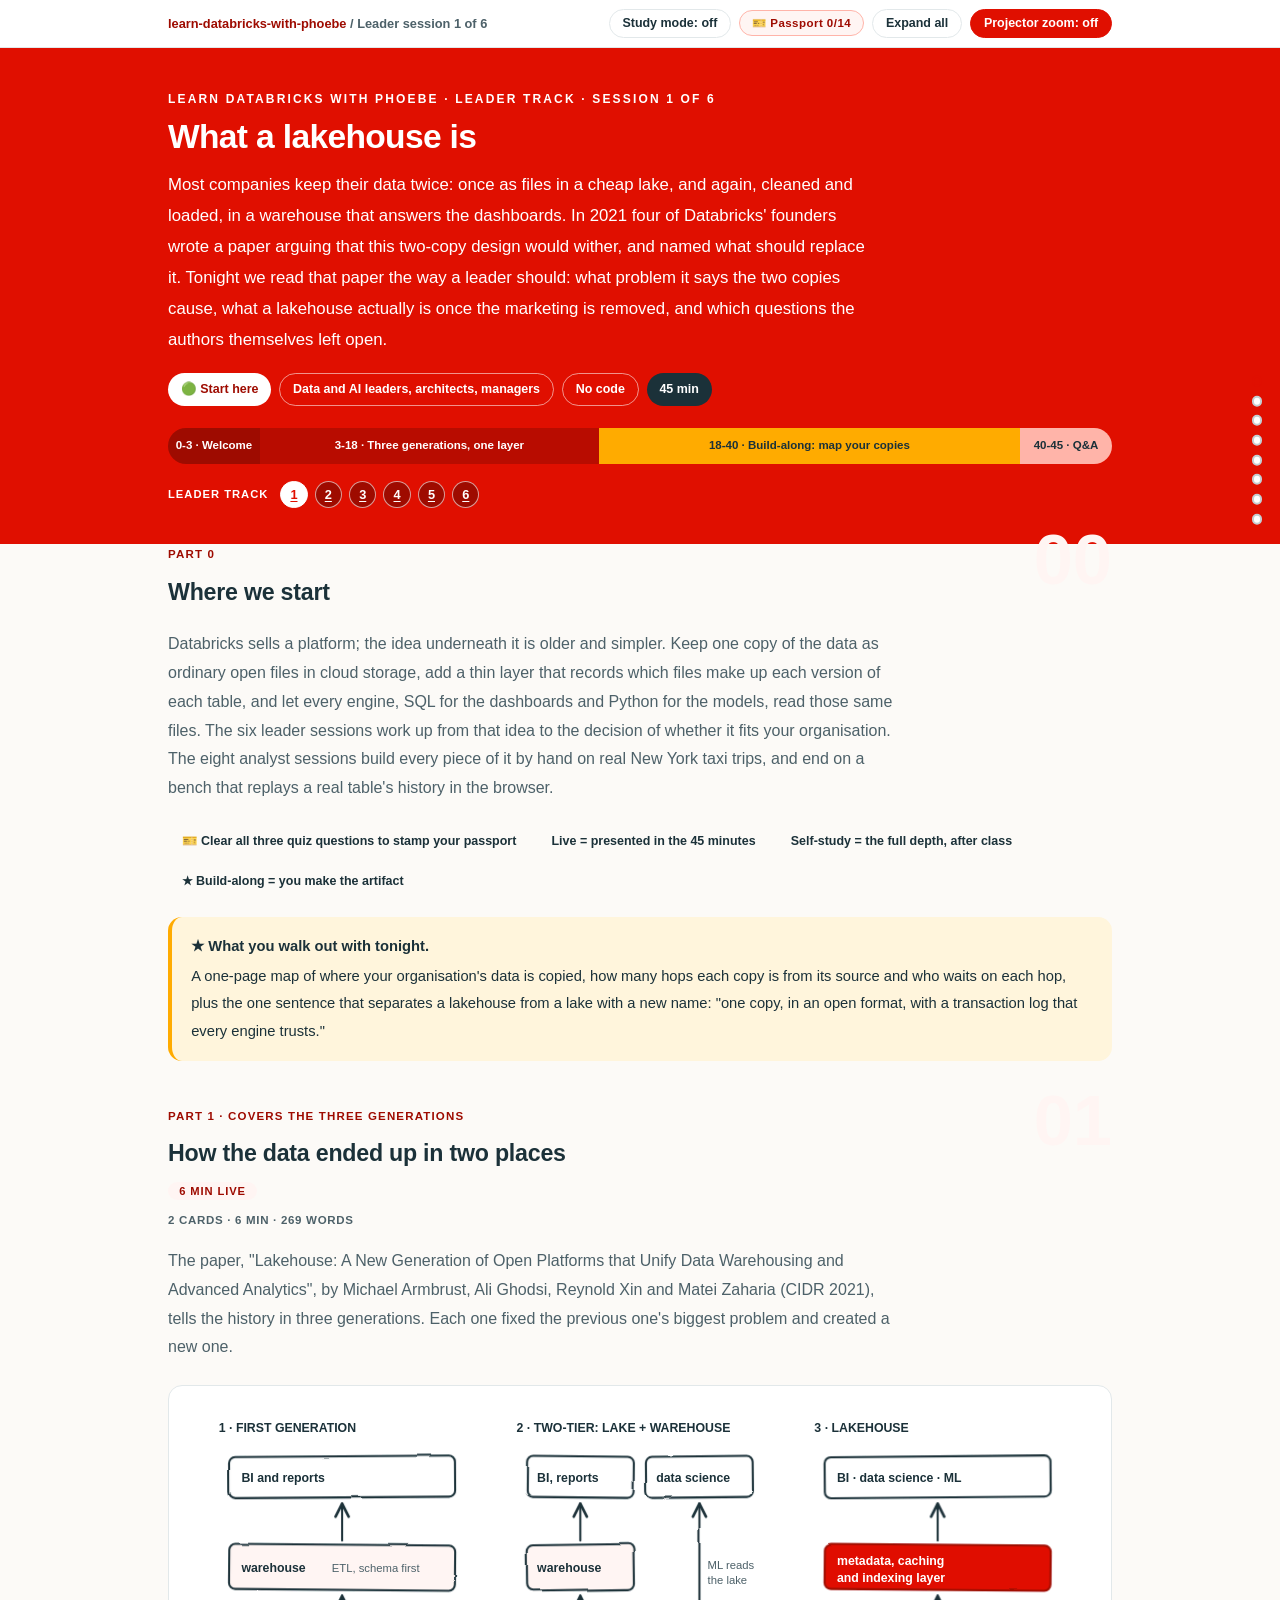
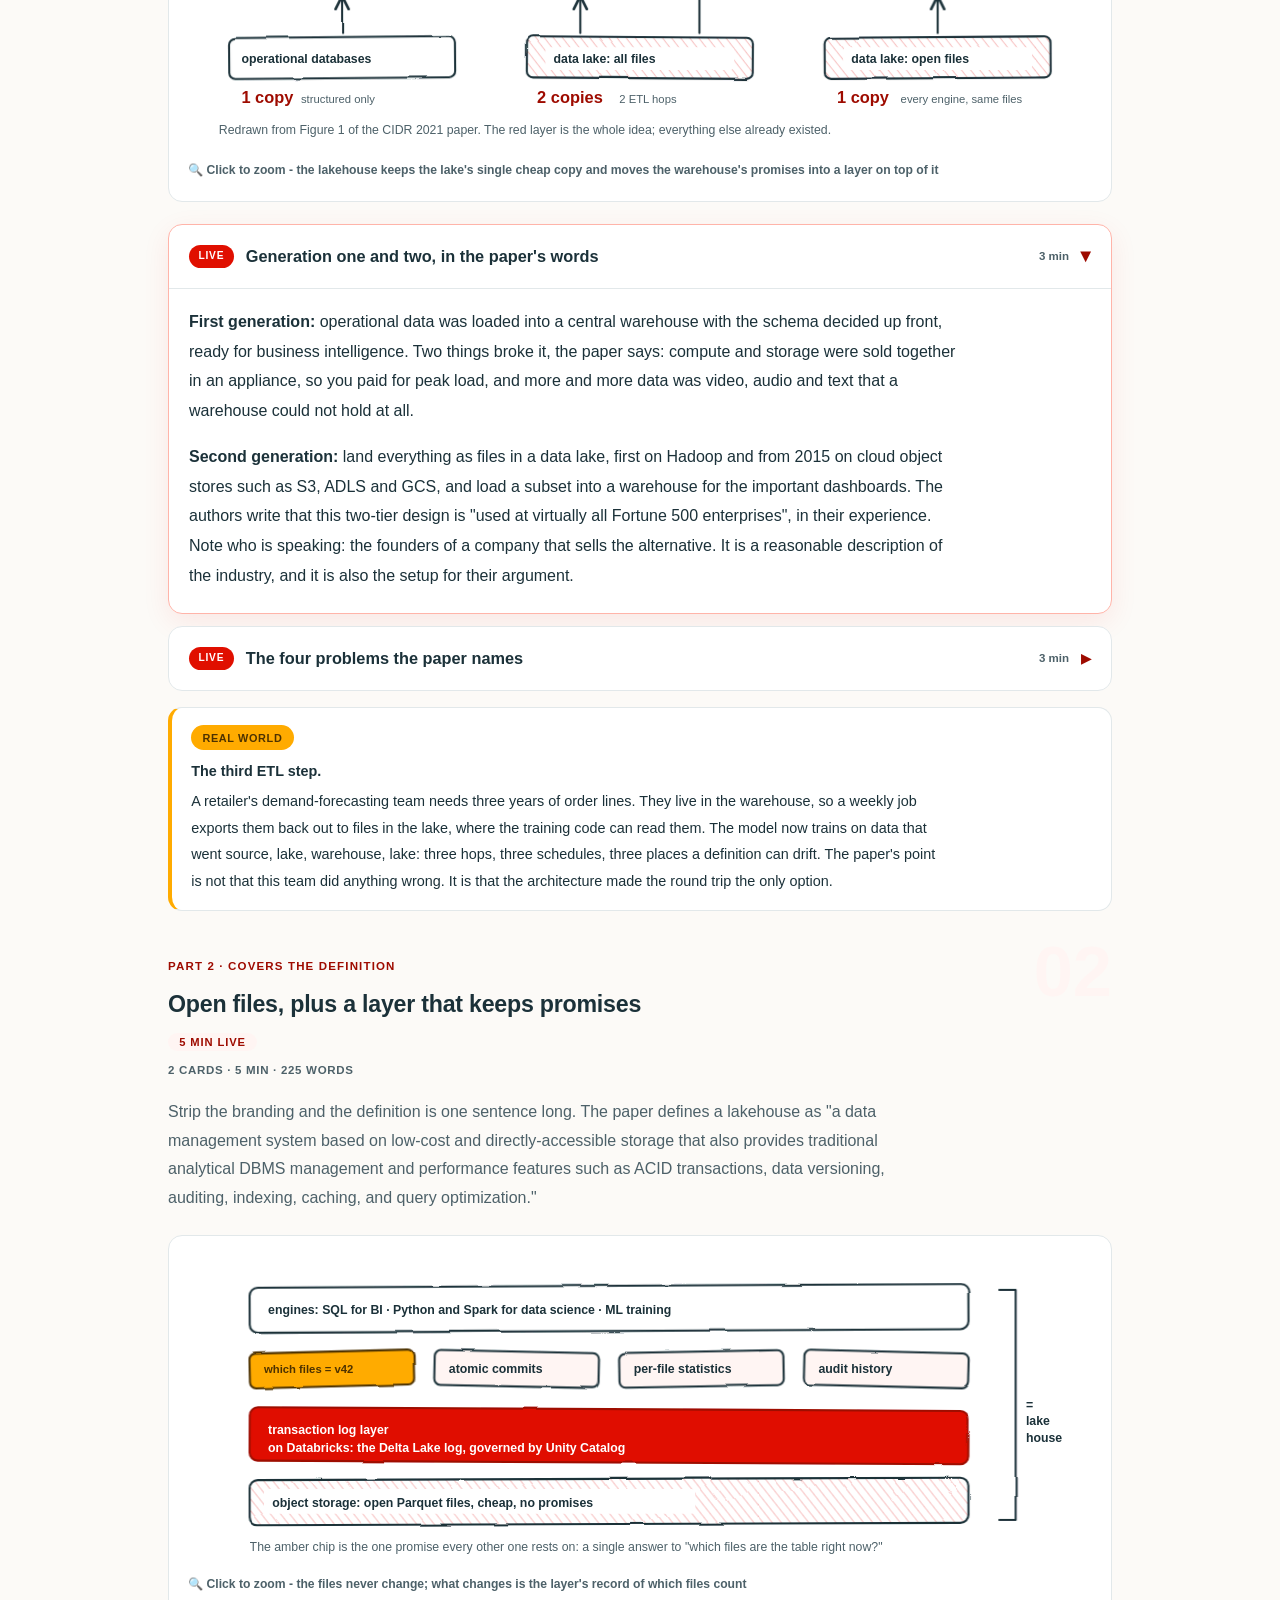
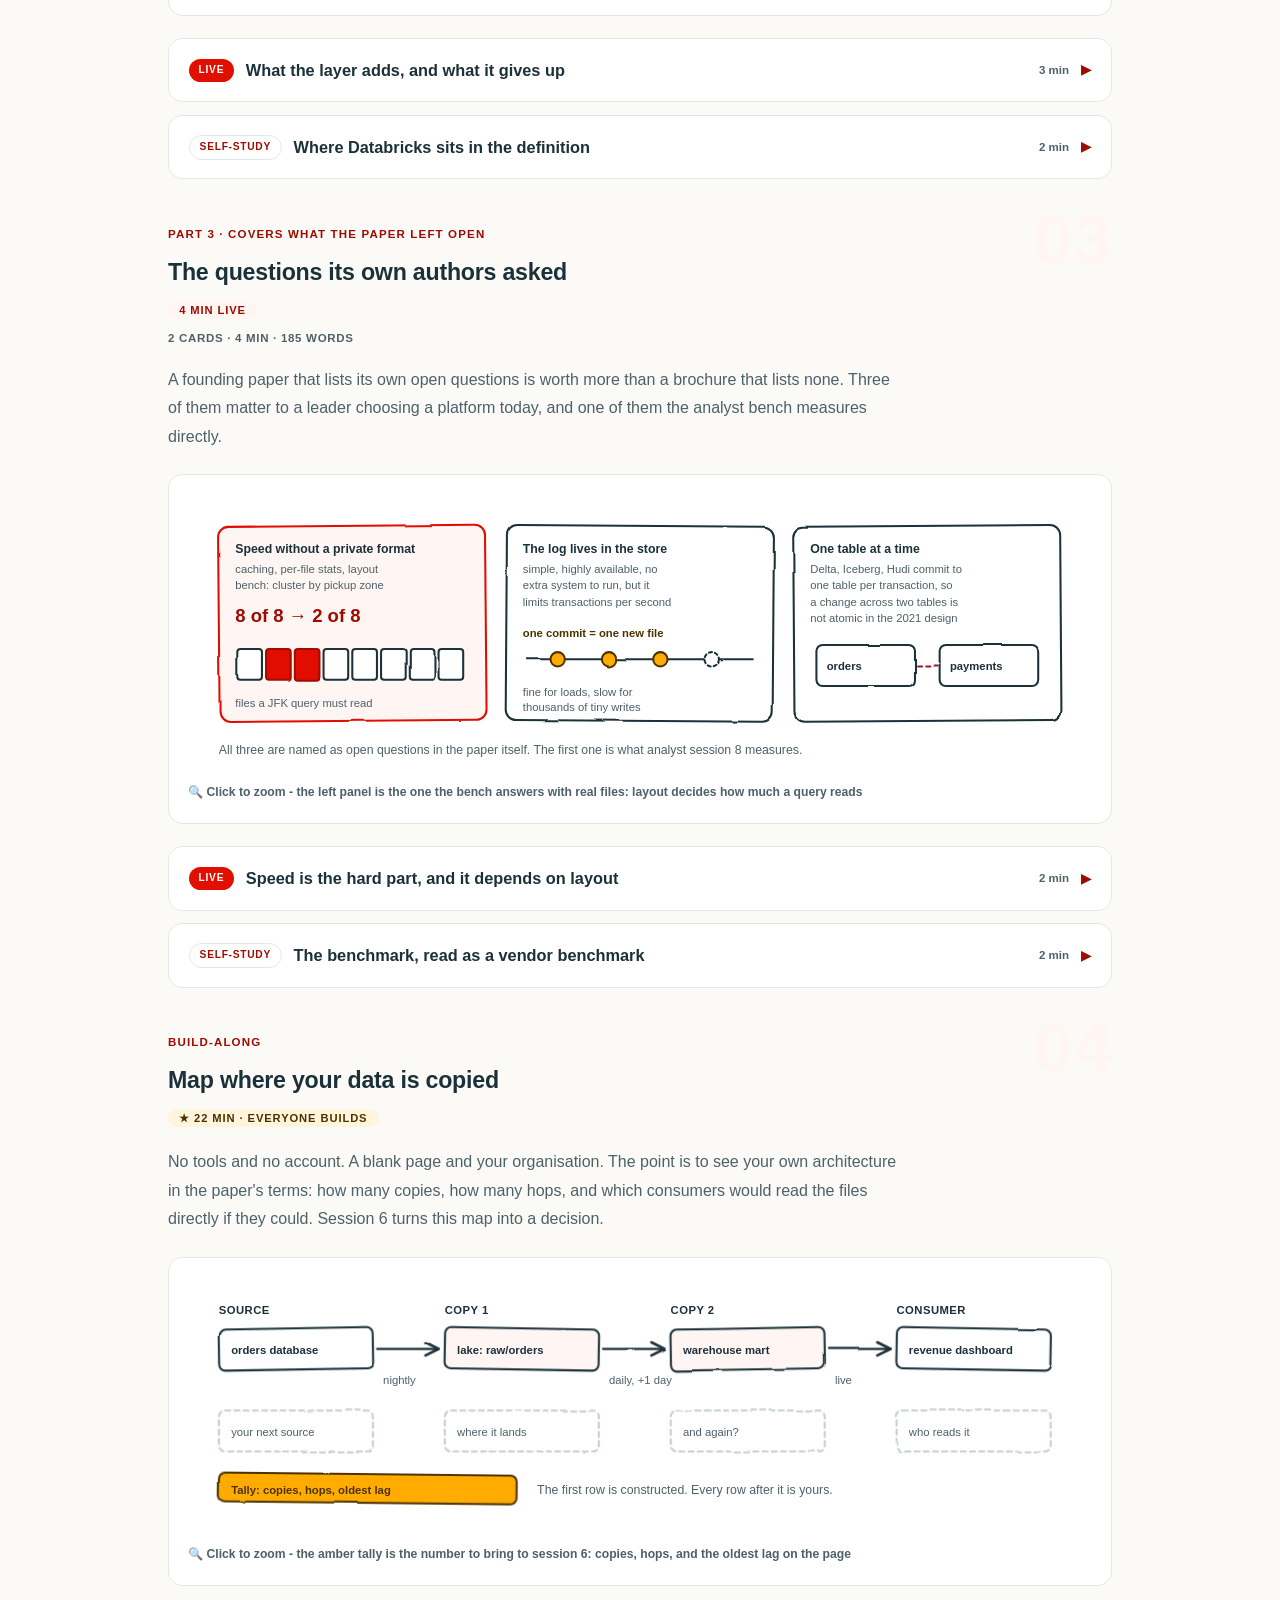
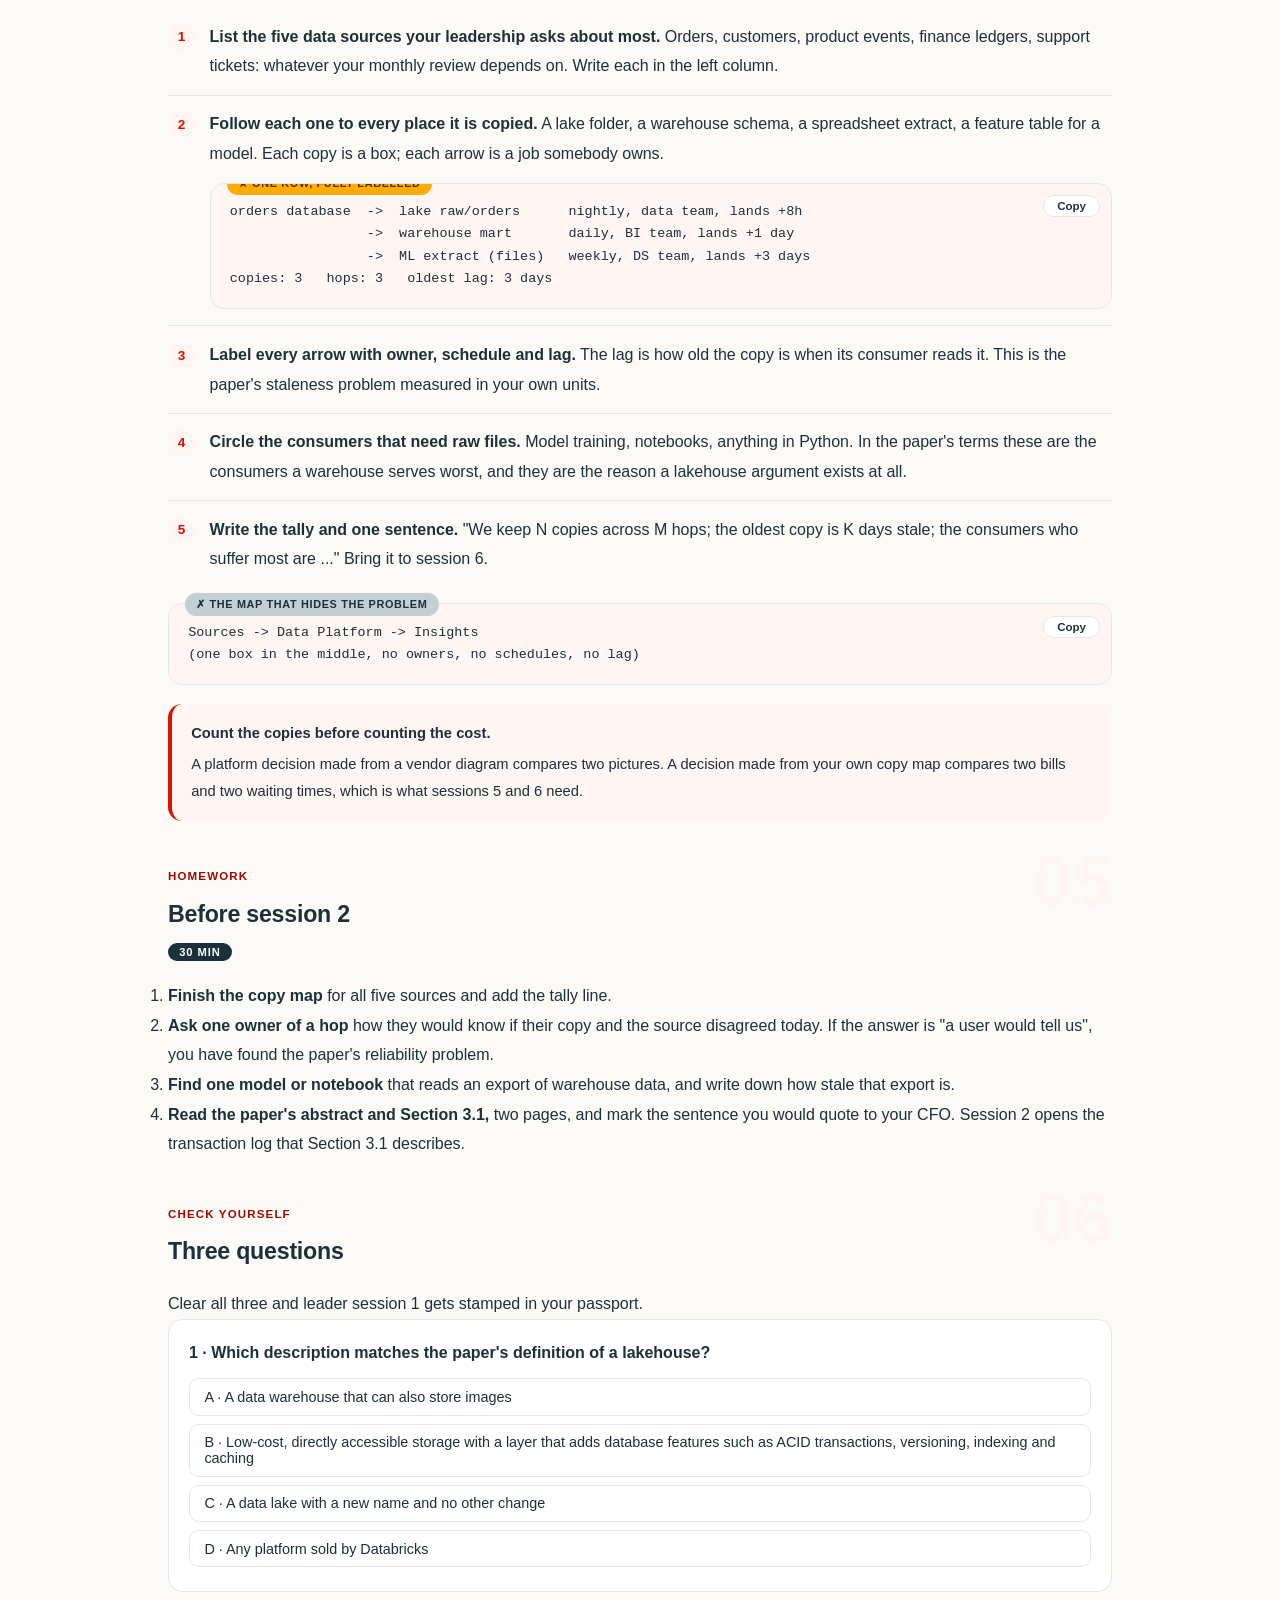
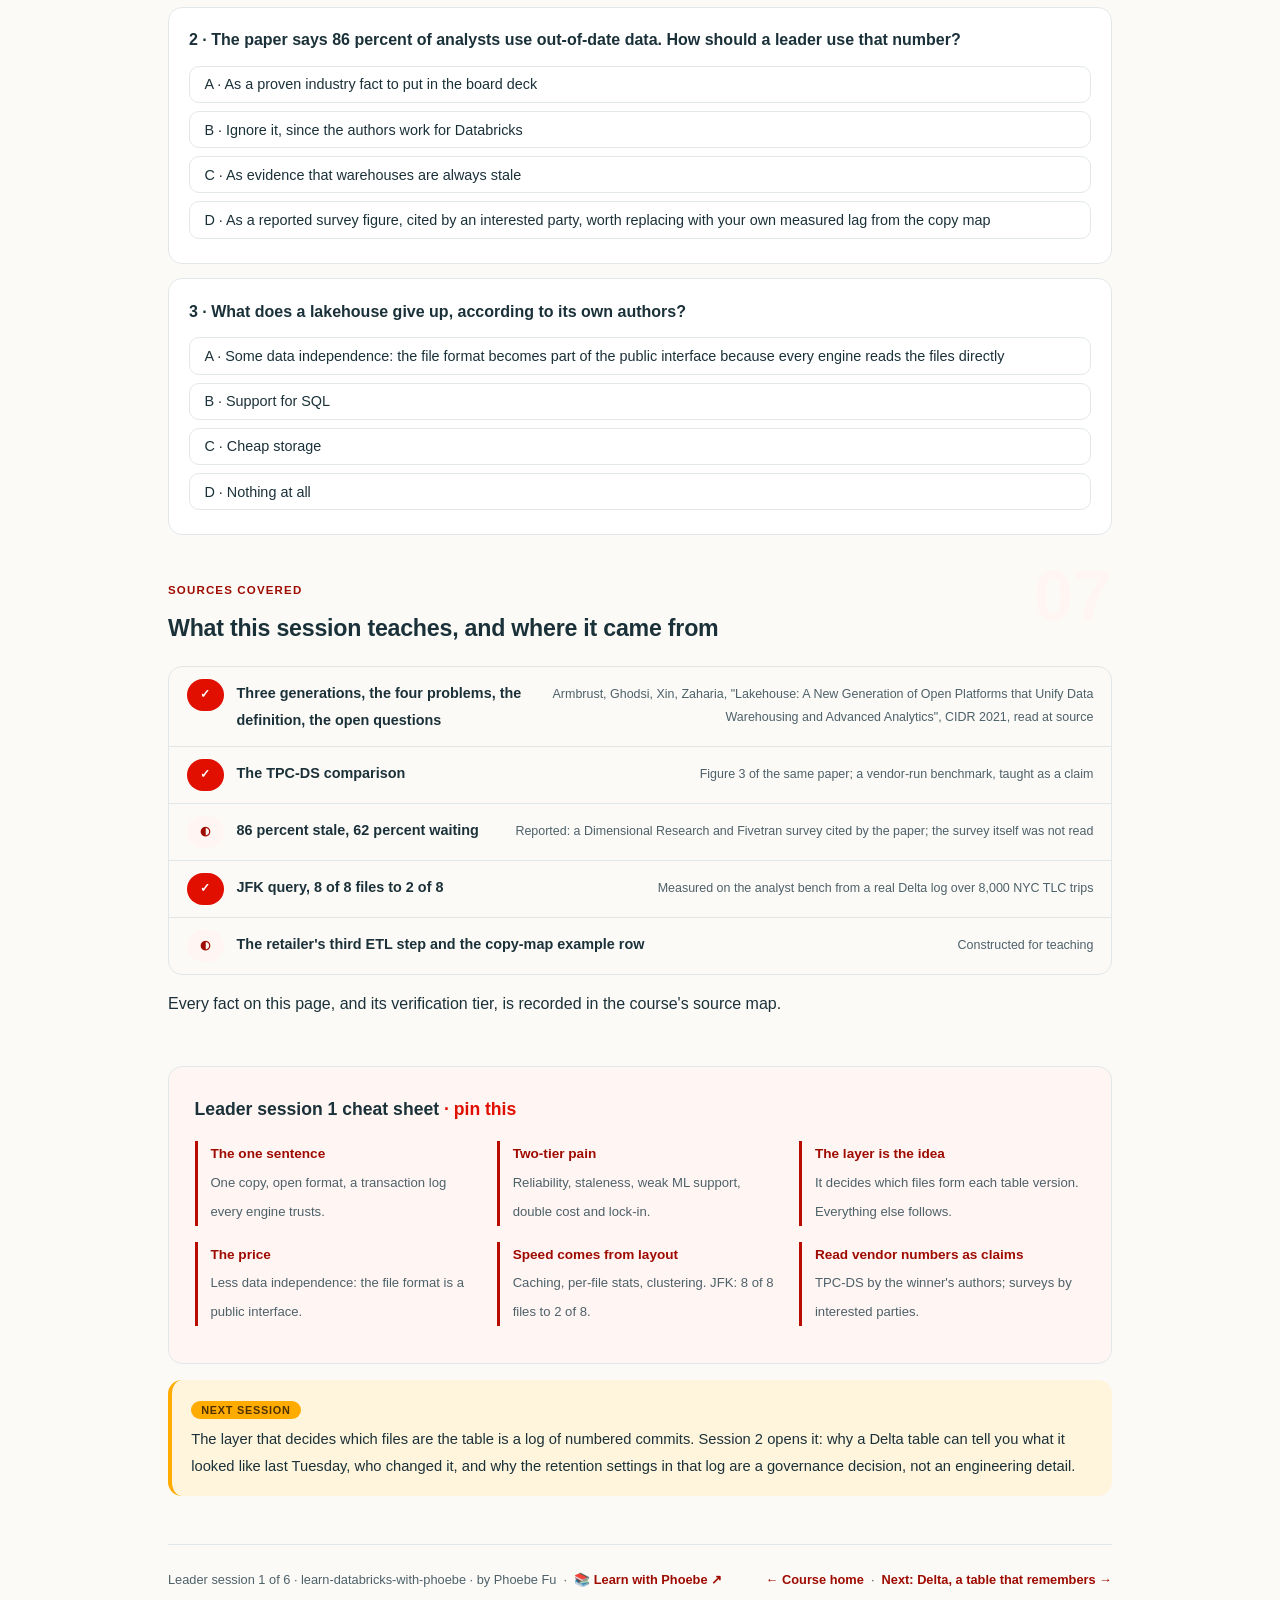
==== commit 1afeee0b: "Light surfaces everywhere: lightbox, cheat panel, code boxes; contrast and phone-width fixes Every d" ====
--- a/courses/a1-what-a-lakehouse-is.html
+++ b/courses/a1-what-a-lakehouse-is.html
@@ -19,7 +19,7 @@
 <meta name="twitter:image" content="https://phoebefu6.github.io/learn-databricks-with-phoebe/assets/og-cover.png">
 <!-- social:end -->
 <title>Leader session 1 · What a lakehouse is - learn databricks with phoebe</title>
-<link rel="stylesheet" href="../assets/style.css?v=3">
+<link rel="stylesheet" href="../assets/style.css?v=19">
 </head>
 <body>
 
@@ -511,6 +511,6 @@
 
 </main>
 
-<script src="../assets/app.js?v=1"></script>
+<script src="../assets/app.js?v=19"></script>
 </body>
 </html>
--- a/assets/style.css
+++ b/assets/style.css
@@ -20,8 +20,8 @@
   --amber-ink: #4D3200;
   --amber-50: #FFF5DC;
   --paper: #FCFAF7;
-  --code-bg: #1B3139;
-  --code-ink: #E2E8EA;
+  --code-bg: #FFF5F3;
+  --code-ink: #1B3139;
   --scrim-rgb: 252,250,247;
   --shadow-rgb: 224,15,0;
   --radius: 14px;
@@ -242,7 +242,7 @@
 .pill.light { background: var(--indigo-50); color: var(--indigo); }
 .pill.inkpill { background: var(--ink); color: #fff; }
 .pill.amber, .pill.peach { background: var(--amber); color: var(--amber-ink); }
-.pill.bare { color: var(--faint); }
+.pill.bare { color: var(--muted); }
 
 /* ---------- 4D grid ---------- */
 .grid-2 { display: grid; grid-template-columns: repeat(auto-fit, minmax(15rem, 1fr)); gap: .8rem; margin: .5rem 0 1rem; }
@@ -271,10 +271,11 @@
 table.clean td:first-child { font-weight: 600; }
 
 /* ---------- prompt boxes ---------- */
-.prompt-box {
+.prompt-box{
   position: relative;
-  background: var(--code-bg);
-  color: var(--code-ink);
+  background: #FFF5F3;
+  border: 1px solid #E2E8EA;
+  color: #1B3139;
   border-radius: var(--radius);
   padding: 1.1rem 1.2rem;
   margin: 1rem 0 1.2rem;
@@ -284,12 +285,12 @@
   white-space: pre-wrap;
   word-break: break-word;
 }
-.prompt-box .label {
+.prompt-box .label{
   position: absolute;
   top: -0.7rem;
   left: 1rem;
-  background: var(--indigo);
-  color: #fff;
+  background: #E00F00;
+  color: #FFFFFF;
   font-family: "Inter", -apple-system, sans-serif;
   font-size: .68rem;
   font-weight: 700;
@@ -300,13 +301,13 @@
 }
 .prompt-box.bad .label { background: var(--faint); color: var(--ink); }
 .prompt-box.good .label { background: var(--amber); color: var(--amber-ink); }
-.copy-btn {
+.copy-btn{
   position: absolute;
   top: .7rem;
   right: .7rem;
-  background: rgba(255,255,255,.1);
-  border: 1px solid rgba(255,255,255,.25);
-  color: #fff;
+  background: #FFFFFF;
+  border: 1px solid #E2E8EA;
+  color: #1B3139;
   border-radius: 999px;
   padding: .25rem .8rem;
   font-size: .72rem;
@@ -315,7 +316,7 @@
   font-family: "Inter", -apple-system, sans-serif;
   transition: background .15s ease;
 }
-.copy-btn:hover { background: rgba(255,255,255,.22); }
+.copy-btn:hover { background: #E2E8EA; }
 .copy-btn.copied { background: var(--amber); border-color: var(--amber); color: var(--amber-ink); }
 
 /* ---------- demo steps ---------- */
@@ -410,7 +411,7 @@
   gap: .4rem;
 }
 
-.lightbox {
+.lightbox{
   position: fixed;
   inset: 0;
   z-index: 100;
@@ -422,8 +423,10 @@
   cursor: zoom-out;
 }
 .lightbox.open { display: flex; }
-.lightbox .inner {
+.lightbox .inner{
   background: #fff;
+  border: 1px solid #E2E8EA;
+  box-shadow: 0 10px 40px rgba(27,49,57,.14);
   border-radius: var(--radius);
   padding: 2rem;
   max-width: 94vw;
@@ -431,13 +434,12 @@
   overflow: auto;
 }
 .lightbox .inner svg, .lightbox .inner img { width: min(88vw, 70rem); height: auto; }
-.lightbox .close-hint {
+.lightbox .close-hint{
   position: fixed;
   top: 1rem; right: 1.4rem;
   color: var(--ink);
   font-size: .8rem;
   font-weight: 600;
-  opacity: .8;
 }
 
 /* ---------- courses covered ---------- */
@@ -456,19 +458,20 @@
 .covered-row .note { margin-left: auto; color: var(--muted); font-size: .78rem; text-align: right; }
 
 /* ---------- cheat sheet footer ---------- */
-.cheat {
-  background: var(--ink);
-  color: #fff;
+.cheat{
+  background: #FFF5F3;
+  border: 1px solid #E2E8EA;
+  color: #1B3139;
   border-radius: var(--radius);
   padding: 1.6rem 1.6rem 1.3rem;
   margin-top: 3rem;
 }
 .cheat h3 { font-size: 1.1rem; margin-bottom: 1rem; }
-.cheat h3 span { color: var(--indigo-soft); }
+.cheat h3 span { color: #E00F00; }
 .cheat .grid-2 { gap: 1rem; }
 .cheat .cheat-item { border-left: 3px solid var(--indigo-mid); padding-left: .8rem; }
-.cheat .cheat-item b { display: block; font-size: .85rem; color: var(--indigo-soft); }
-.cheat .cheat-item span { font-size: .82rem; opacity: .85; }
+.cheat .cheat-item b { display: block; font-size: .85rem; color: #9E0B00; }
+.cheat .cheat-item span { font-size: .82rem; color: #4D6169; }
 
 footer.pagefoot {
   border-top: 1px solid var(--hairline);
@@ -1161,7 +1164,7 @@
   transition: all .18s ease;
 }
 .pp-stamp:hover { border-color: var(--indigo-soft); }
-.pp-stamp i { font-size: 1.3rem; font-style: normal; opacity: .7; }
+.pp-stamp i { font-size: 1.3rem; font-style: normal; opacity: 1; }
 .pp-stamp b { font: 800 0.7rem Inter, sans-serif; }
 .pp-stamp.got {
   border-style: solid; border-color: var(--indigo);
@@ -1341,3 +1344,33 @@
 @media (max-width: 640px) { .dbx-k { min-width: 100%; } .dbx-bench { padding: .9rem .8rem; } }
 .dbx-ladder { overflow-x: auto; }
 .covered-row .name, .covered-row .note { overflow-wrap: anywhere; min-width: 0; }
+
+/* layout-patch-3: phone-width overflow (2026-10-10) */
+.sql-bar { flex-wrap: wrap; }
+@media (max-width: 480px) {
+  .covered-row { flex-wrap: wrap; }
+  .covered-row .note { margin-left: 0; text-align: left; flex-basis: 100%; }
+  details.card summary { flex-wrap: wrap; }
+  details.card summary .mini { white-space: normal; }
+  .wk, .sqlbox, .prompt-box, pre { max-width: 100%; overflow-x: auto; }
+  .mono, code, strong, .note { overflow-wrap: anywhere; }
+  select, input[type=range], label { max-width: 100%; }
+  canvas, svg, img { max-width: 100%; height: auto; }
+  .tree-kids, .tree-node-wrap, .tree-node, .rb-night, .al-row, .gd-field, .tl-row, .sl-row { max-width: 100%; overflow-x: auto; }
+  .tl-cols, .sl-cols, .bb-cols, .ev-cols, [class$="-cols"] { grid-template-columns: 1fr !important; display: grid; }
+  .tl-cols > *, .sl-cols > *, [class$="-cols"] > * { min-width: 0; max-width: 100%; }
+  .mono { white-space: normal; }
+  .er-w, .bb-lab, .tl-lev, .sl-lev { max-width: 100%; white-space: normal; }
+}
+/* contrast-patch-2b */
+.cheat a { color: var(--indigo-deep, var(--ink)); }
+.chip.audience { background: transparent; border-color: rgba(255,255,255,.55); }
+.masthead a, .masthead .sub a { color: #fff; text-decoration: underline; text-underline-offset: 2px; }
+.prompt-box b, .prompt-box strong { color: var(--indigo-deep, var(--ink)); }
+.prompt-box span, .prompt-box em, .prompt-box i { color: inherit; }
+.pp-stamp i { color: var(--ink); }
+/* contrast-patch-2 */
+.klabel, .section-kicker .klabel, details.card summary .caret, .crumb a, .toolbar .crumb a, .pagenav a, .pagefoot a, footer.pagefoot a, .pagefoot p a, .cnum, .course-card .cnum, .pill.light, .covered-row .status.light, .paths a, .tag.concept, .chip.level, .quiz-score, .mmd-launch, .mode.self, .legend .pill.light { color: var(--indigo-deep); }
+.chip.audience { background: transparent; border-color: rgba(255,255,255,.55); }
+.journey a { background: var(--indigo-deep); border-color: rgba(255,255,255,.6); }
+.skip-link { background: var(--indigo-deep); }
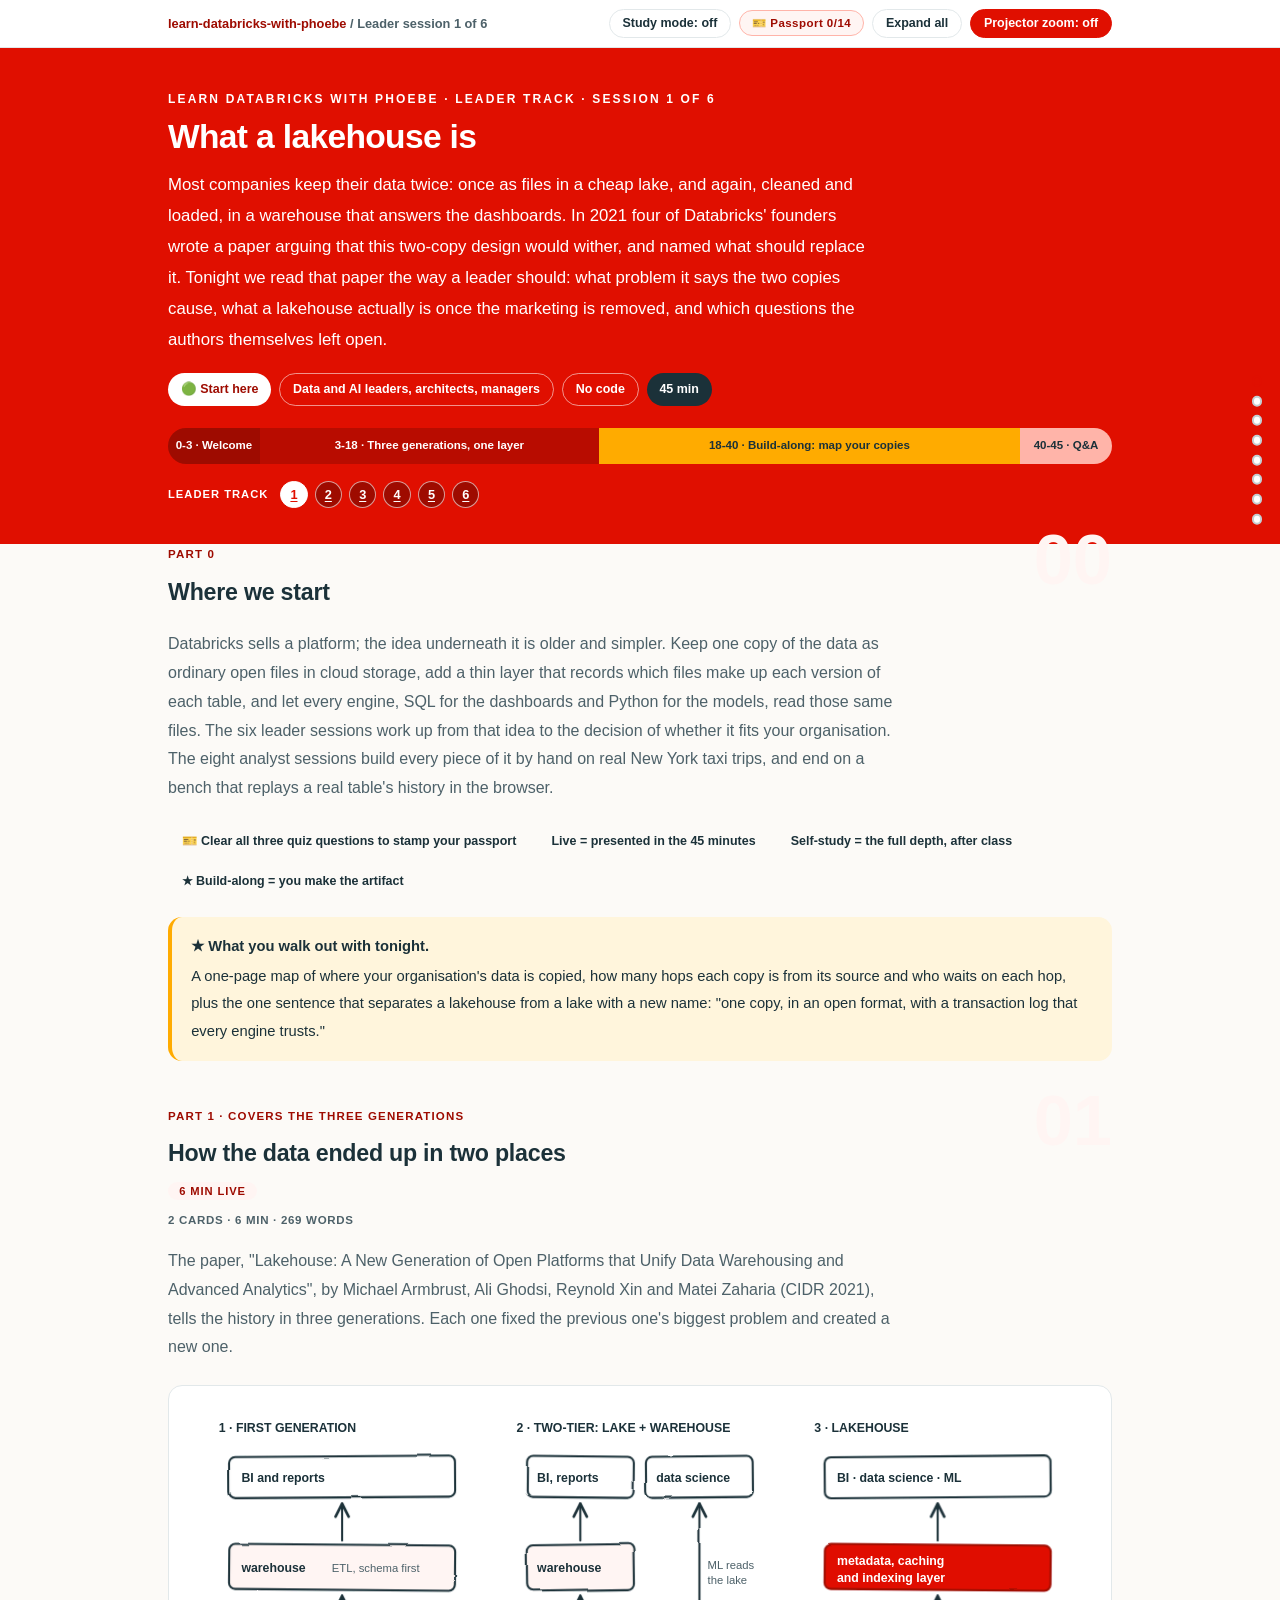
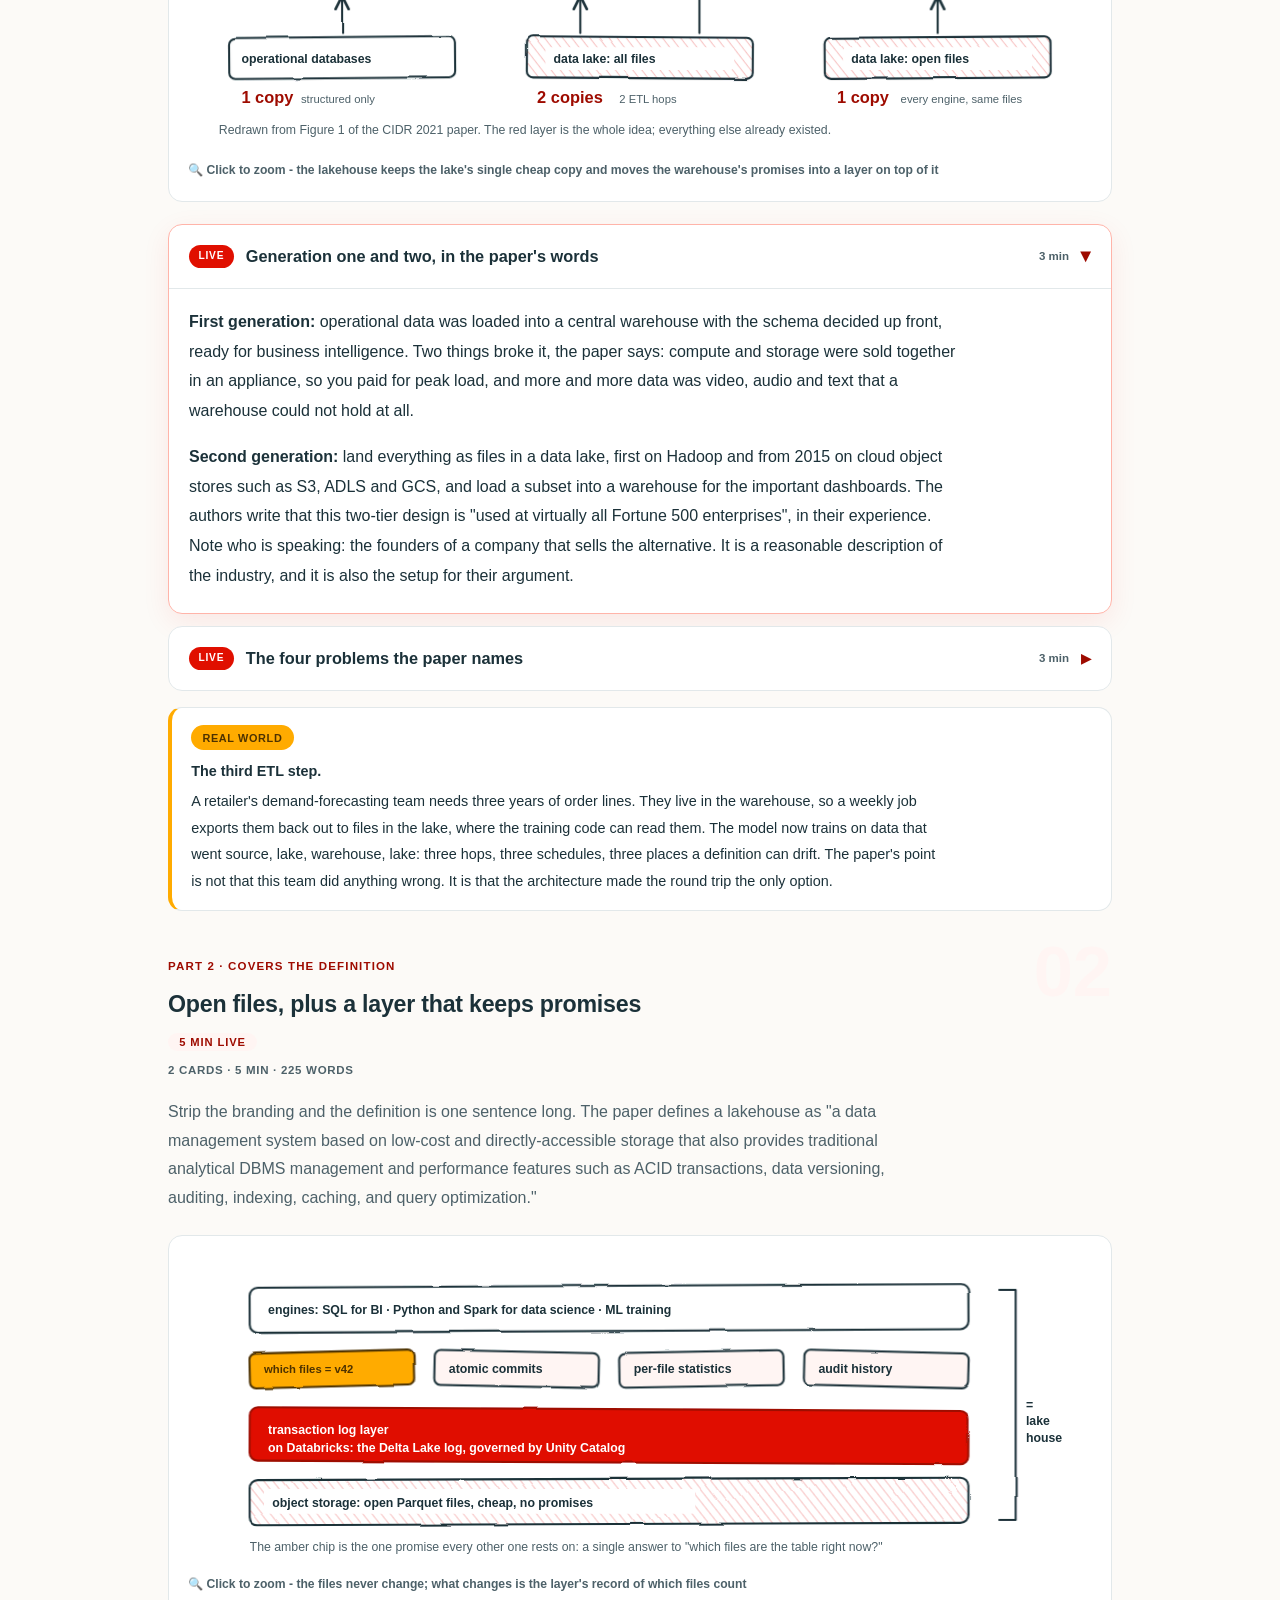
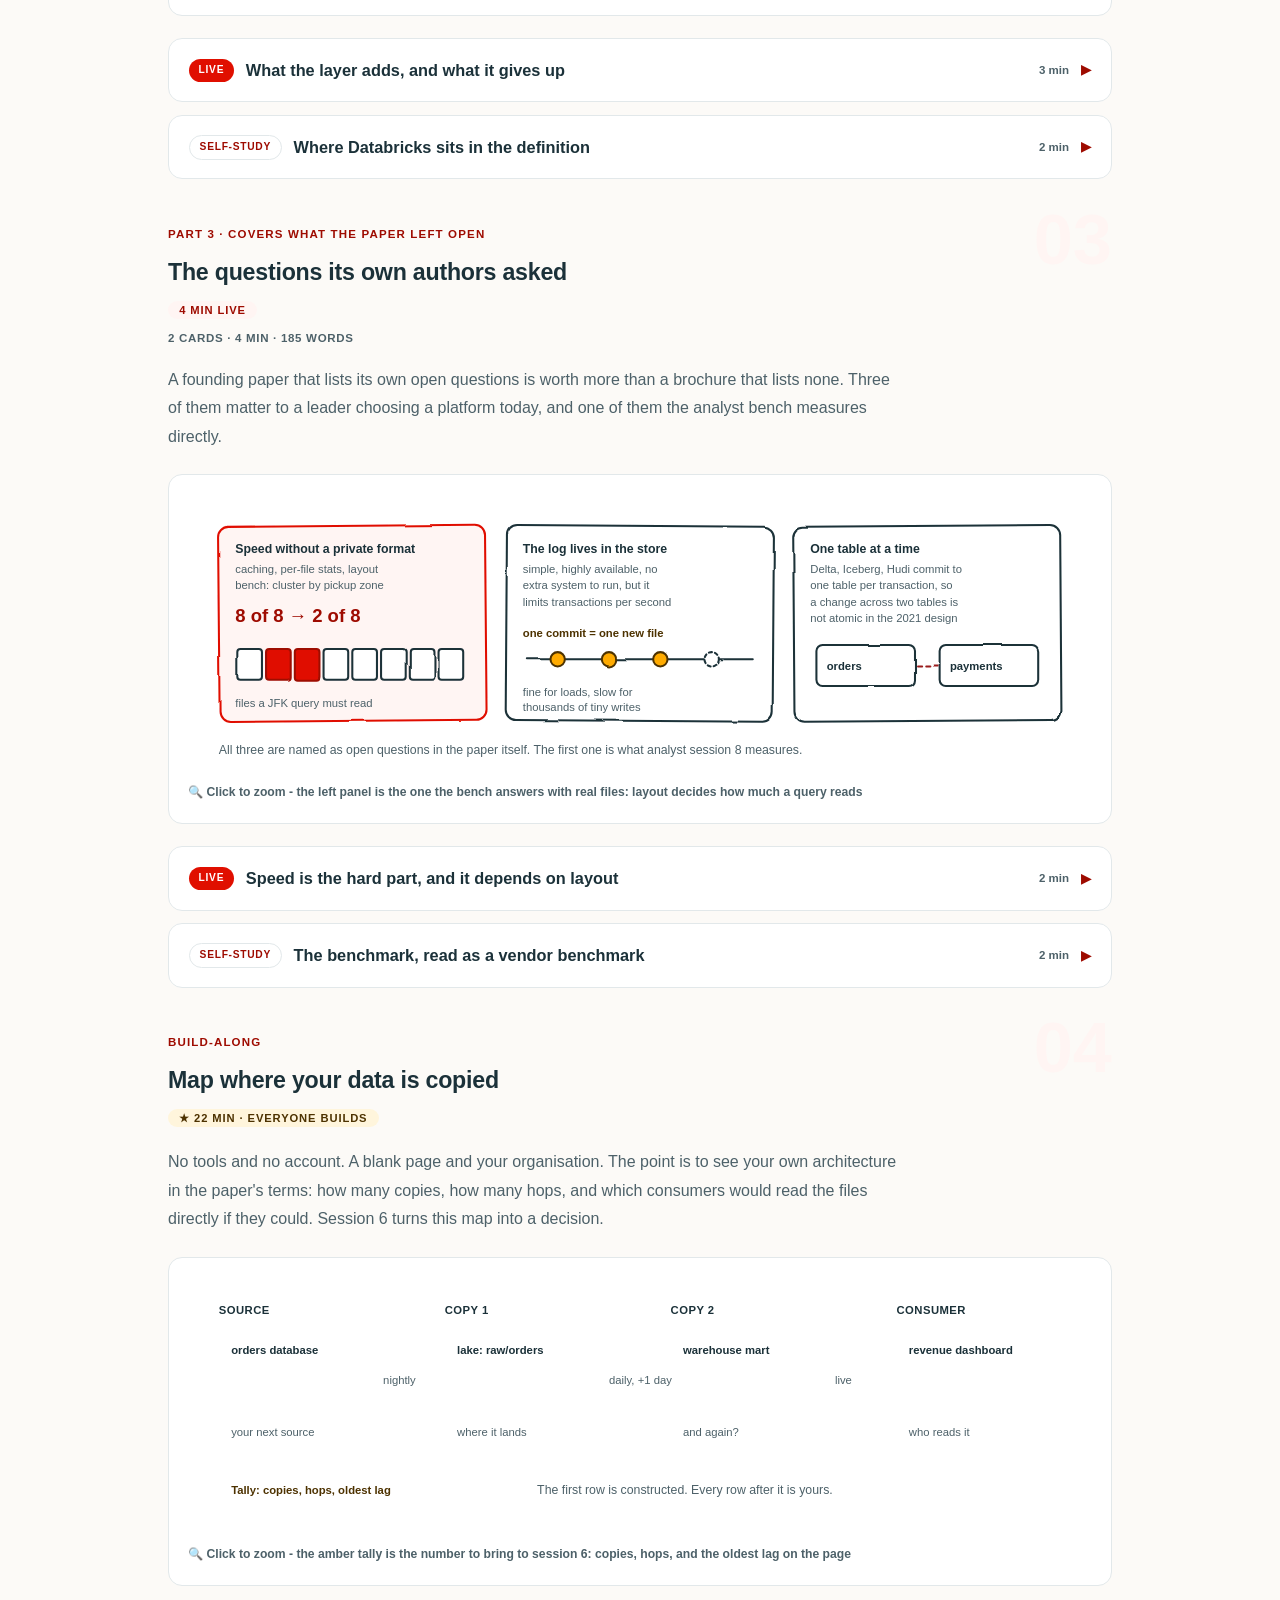
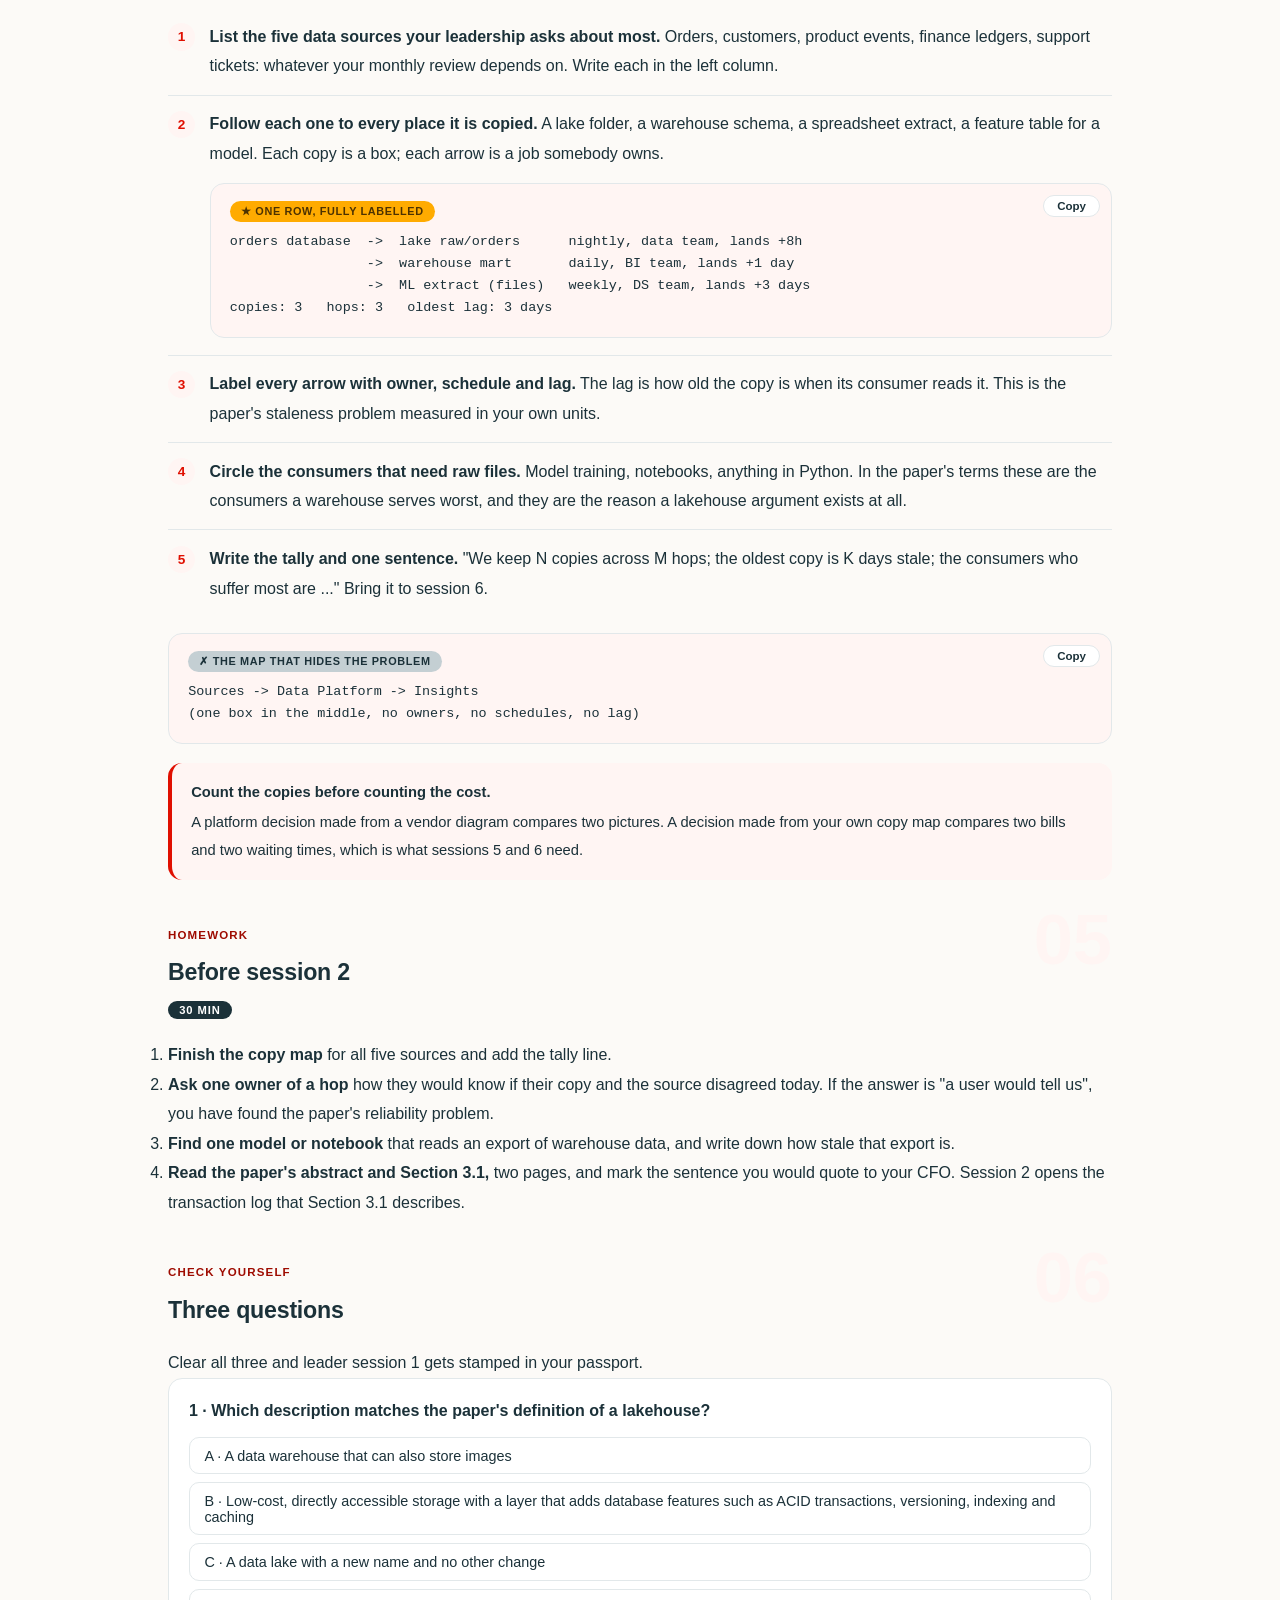
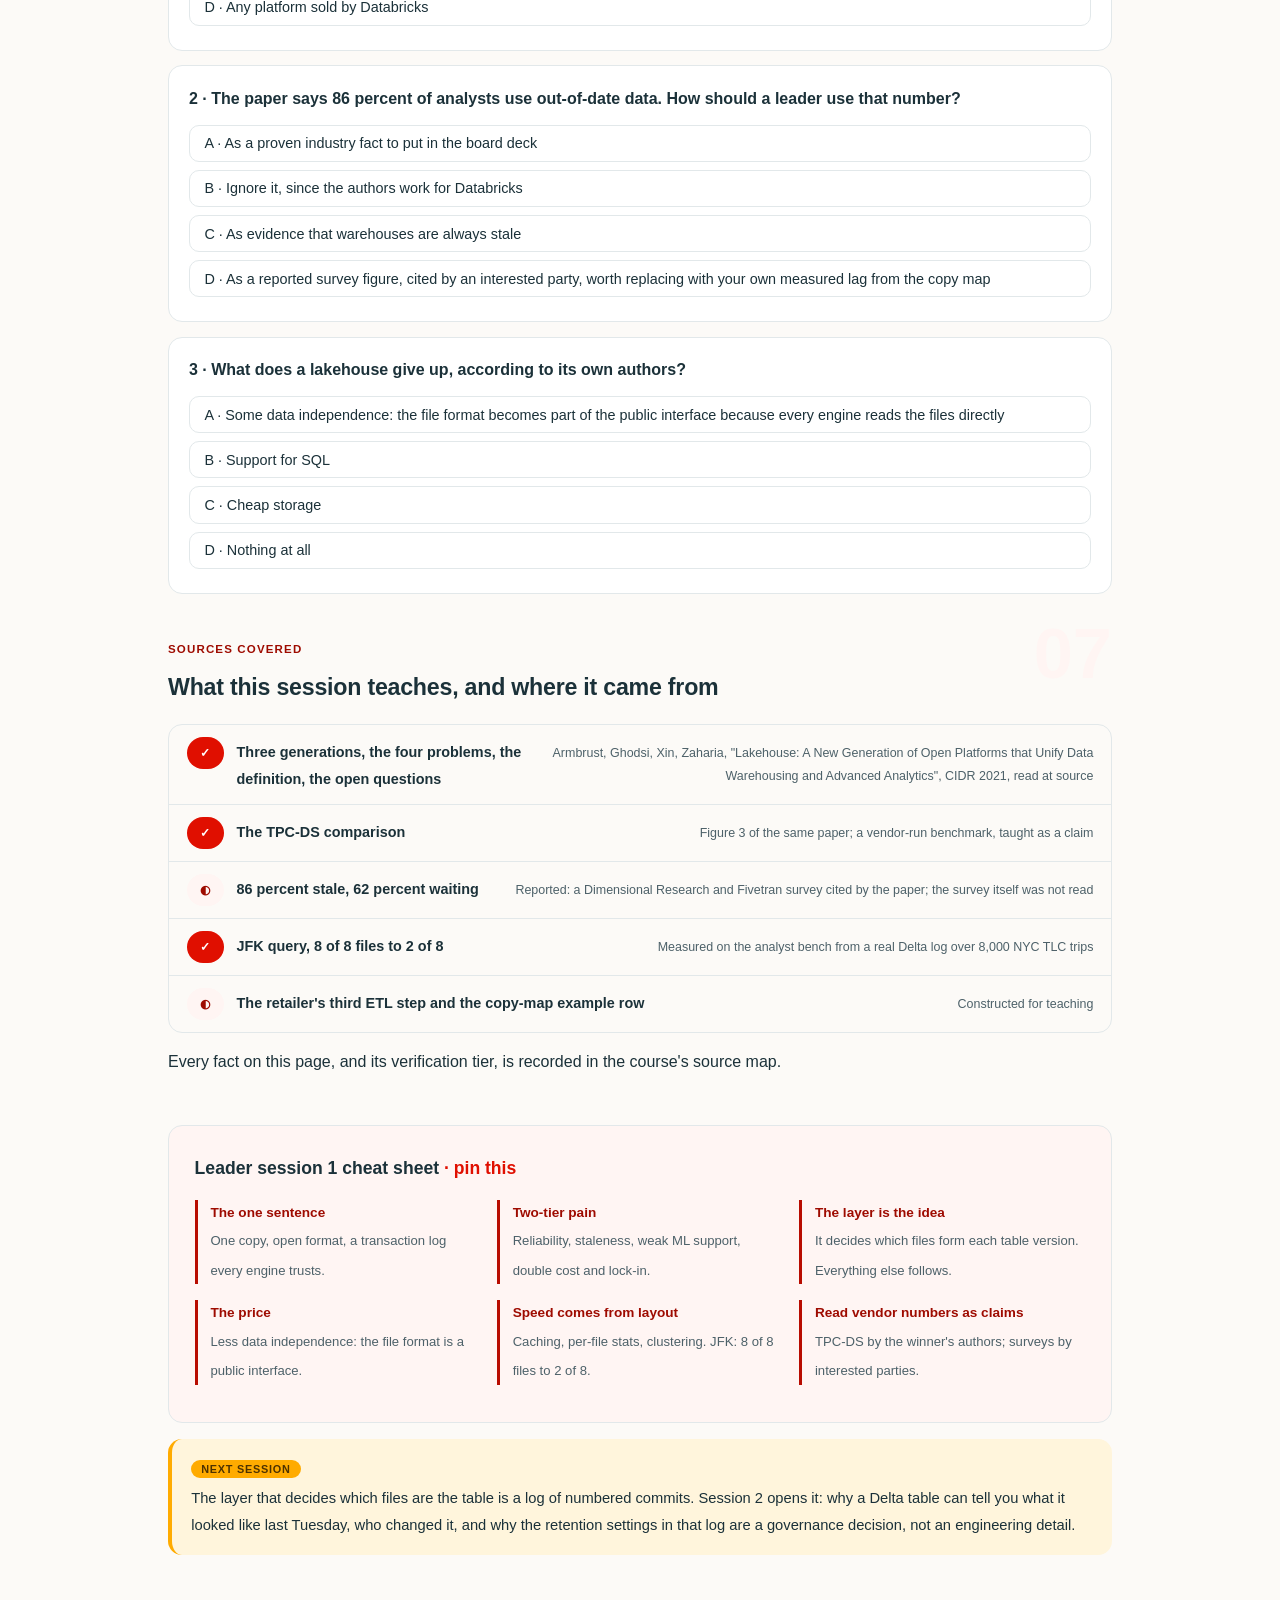
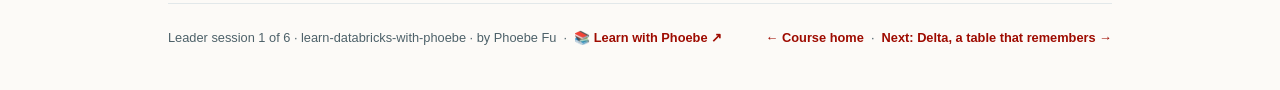
==== commit cc89c35b: "Prompt-box label inside the box: overflow no longer cuts it in half The label hung 0.7rem above the " ====
--- a/courses/a1-what-a-lakehouse-is.html
+++ b/courses/a1-what-a-lakehouse-is.html
@@ -19,7 +19,7 @@
 <meta name="twitter:image" content="https://phoebefu6.github.io/learn-databricks-with-phoebe/assets/og-cover.png">
 <!-- social:end -->
 <title>Leader session 1 · What a lakehouse is - learn databricks with phoebe</title>
-<link rel="stylesheet" href="../assets/style.css?v=19">
+<link rel="stylesheet" href="../assets/style.css?v=20">
 </head>
 <body>
 
--- a/assets/style.css
+++ b/assets/style.css
@@ -1374,3 +1374,8 @@
 .chip.audience { background: transparent; border-color: rgba(255,255,255,.55); }
 .journey a { background: var(--indigo-deep); border-color: rgba(255,255,255,.6); }
 .skip-link { background: var(--indigo-deep); }
+
+/* Prompt-box label sits inside the box (2026-10-12). Hanging it 0.7rem above the edge let any
+   overflow:auto parent cut it in half; in normal flow nothing can clip it. The right margin
+   keeps it clear of the Copy button; long labels wrap instead of running under it. */
+.prompt-box > .label{ position: static; display: table; margin: 0 5.2rem .55rem 0; white-space: normal; line-height: 1.45; }
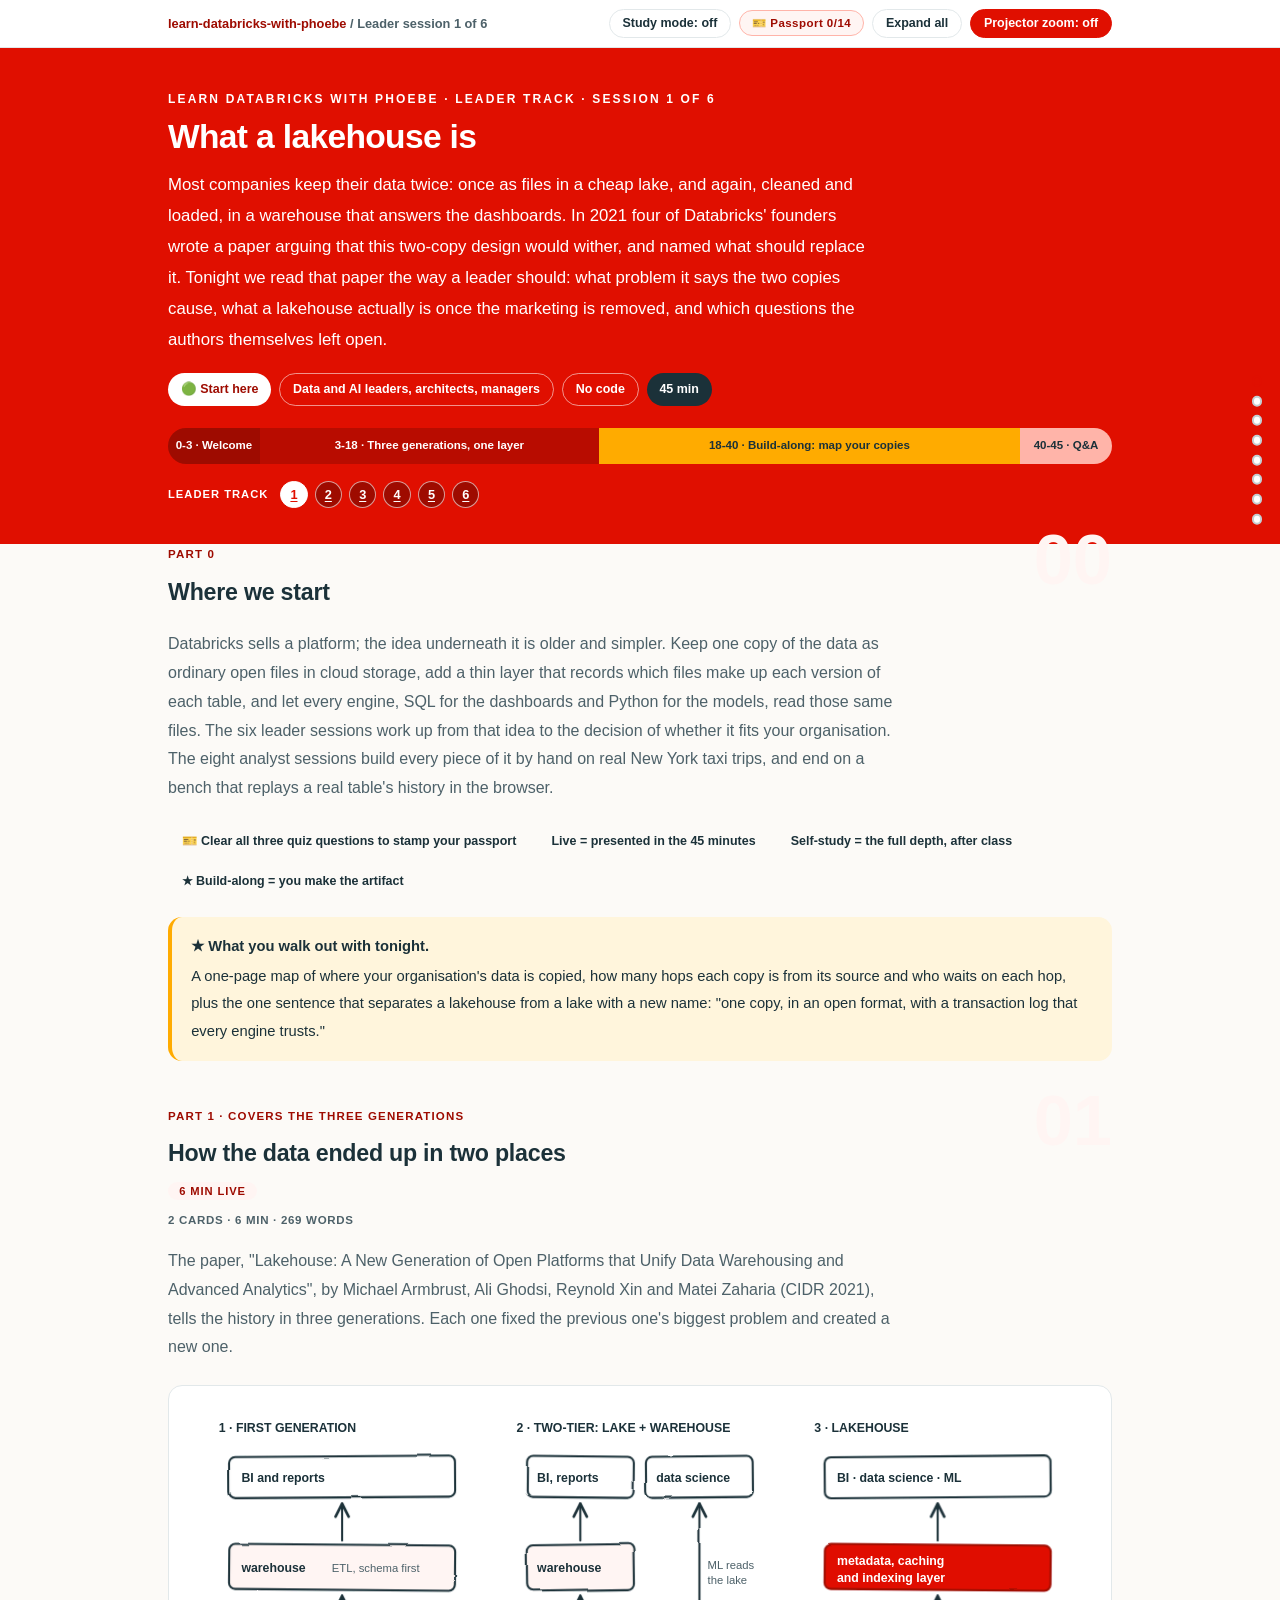
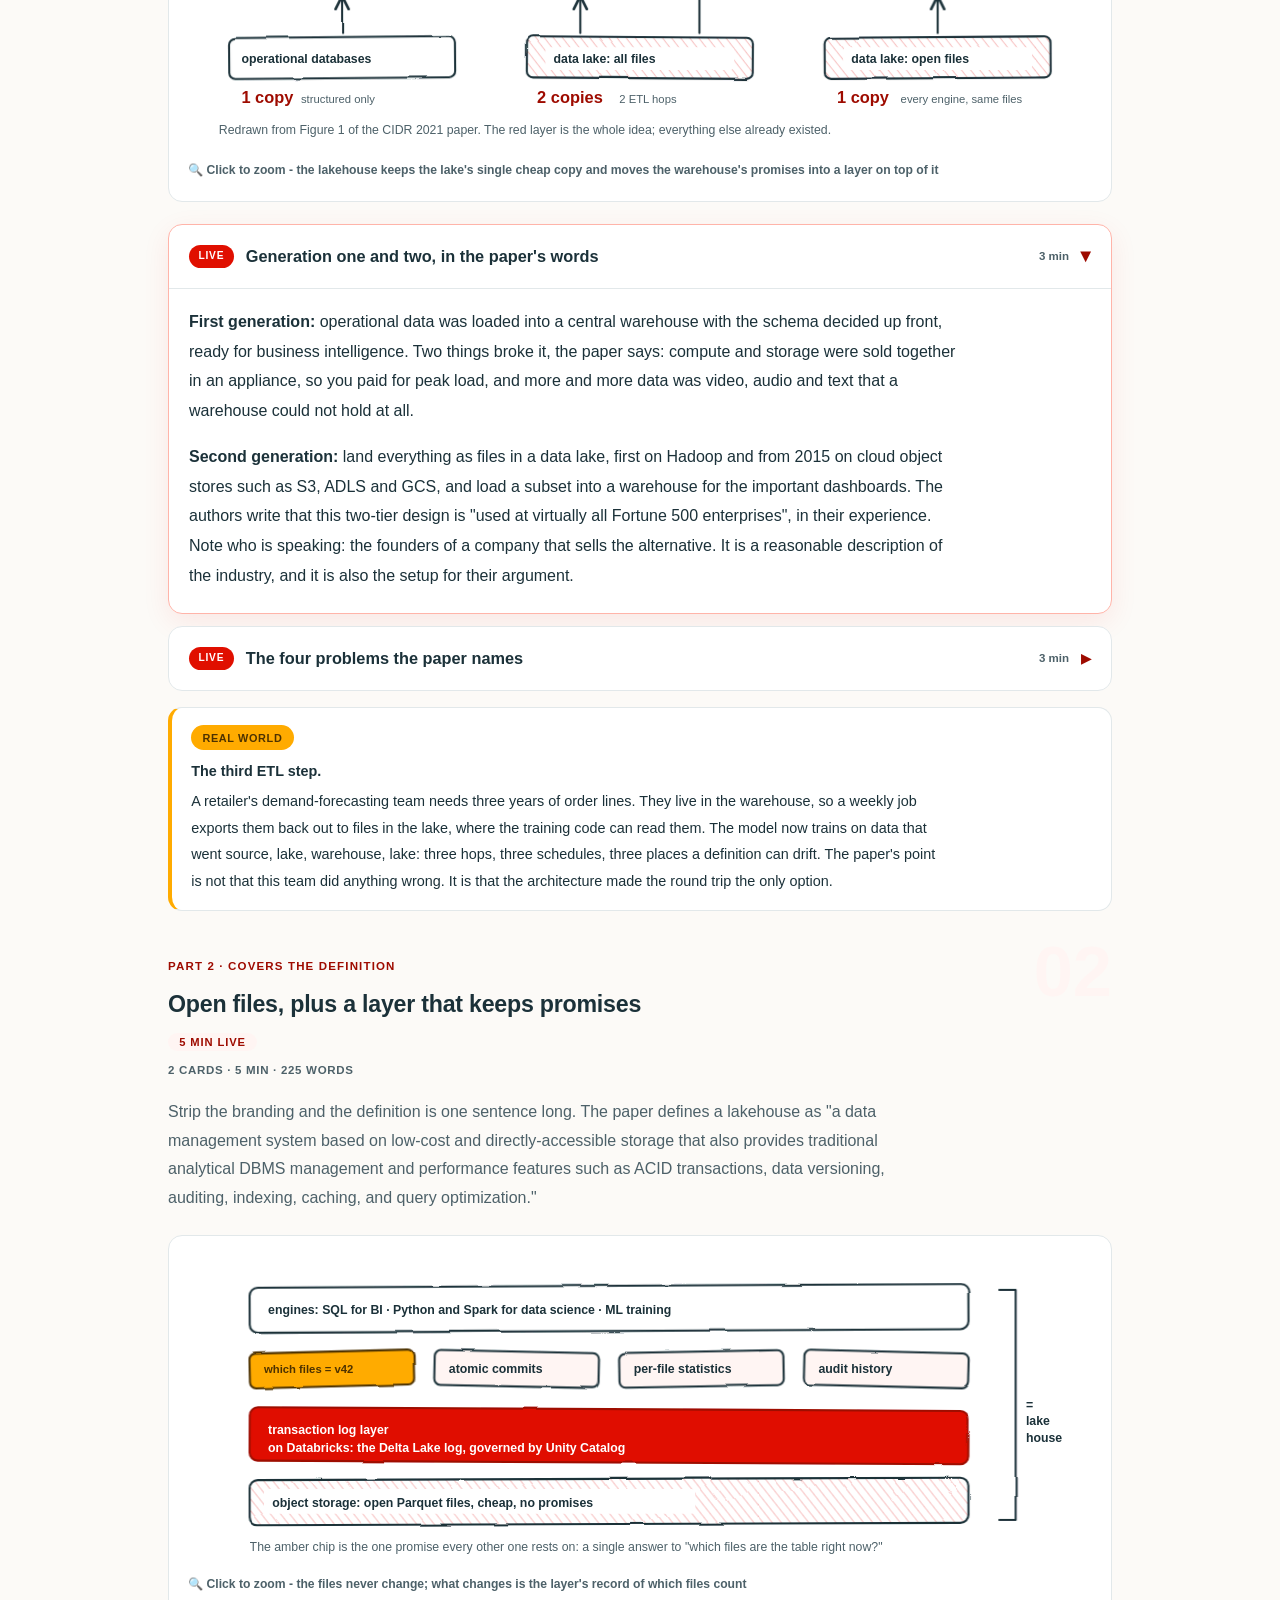
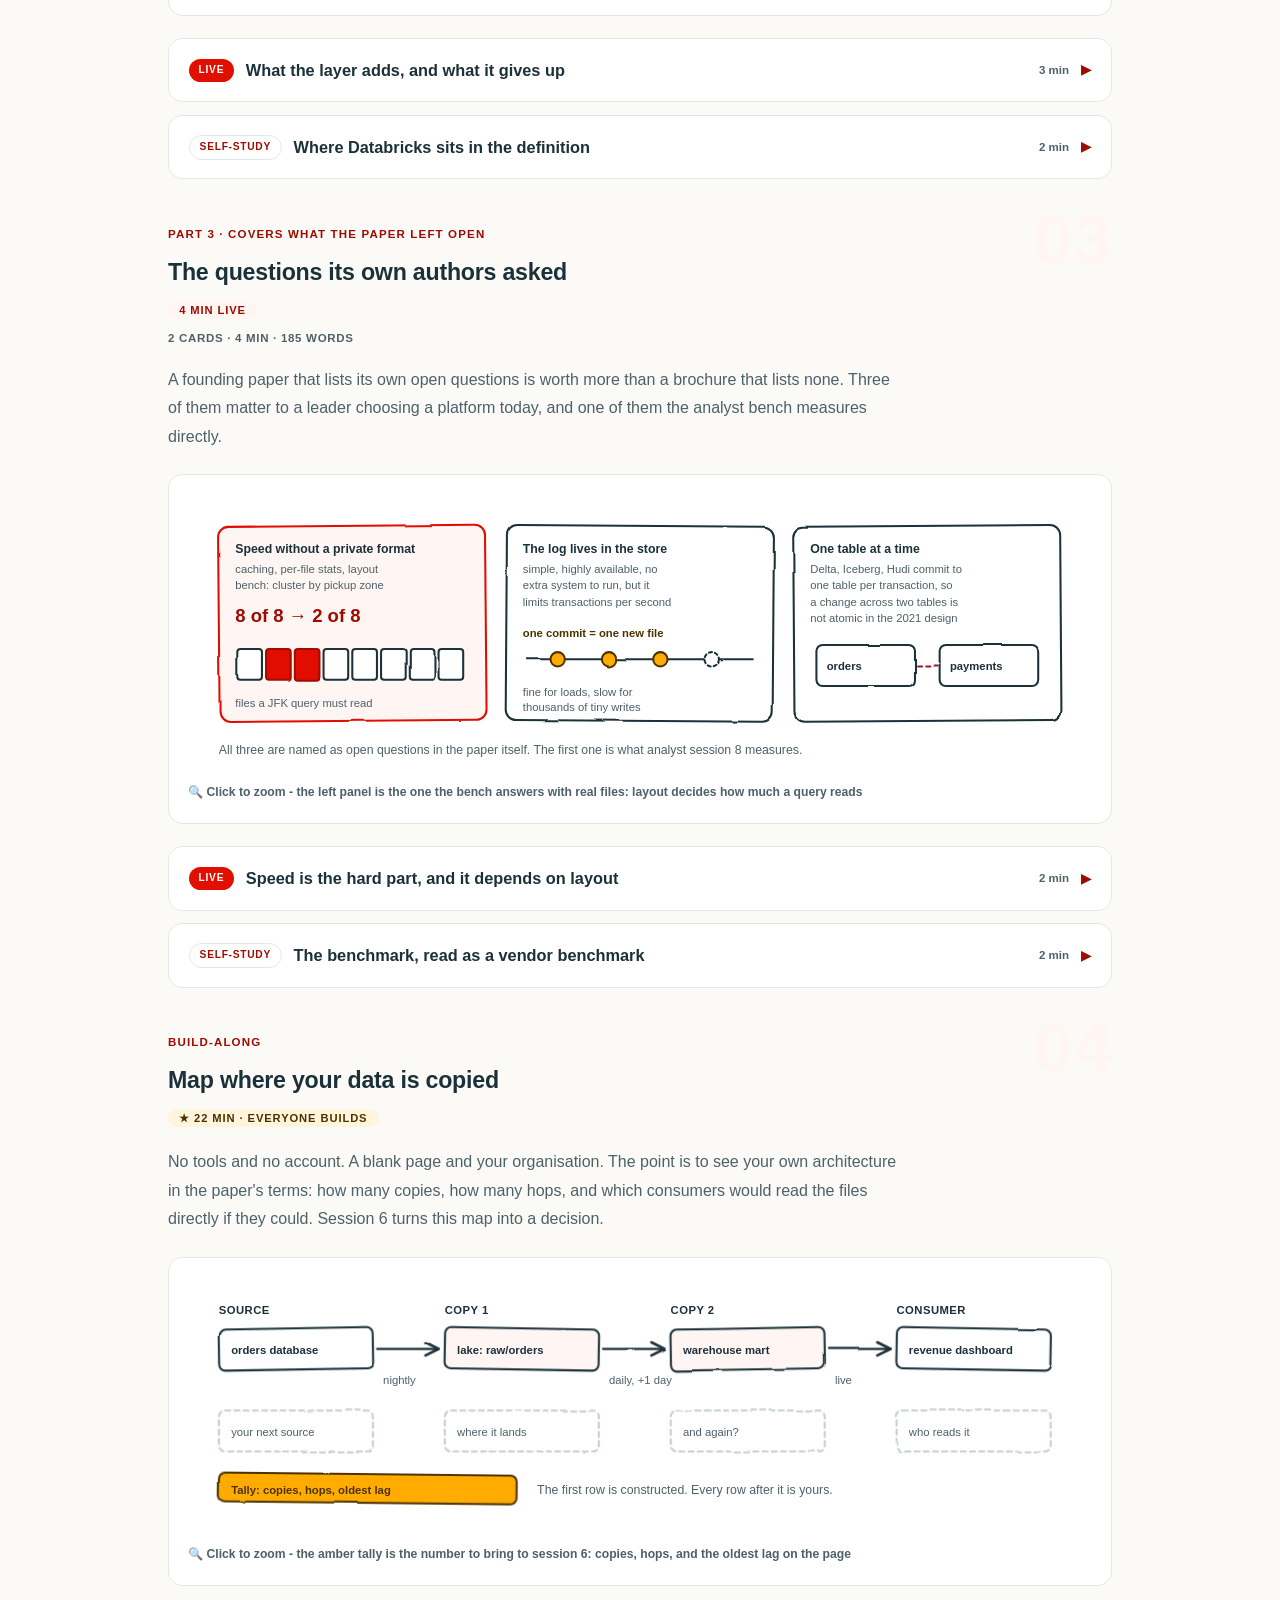
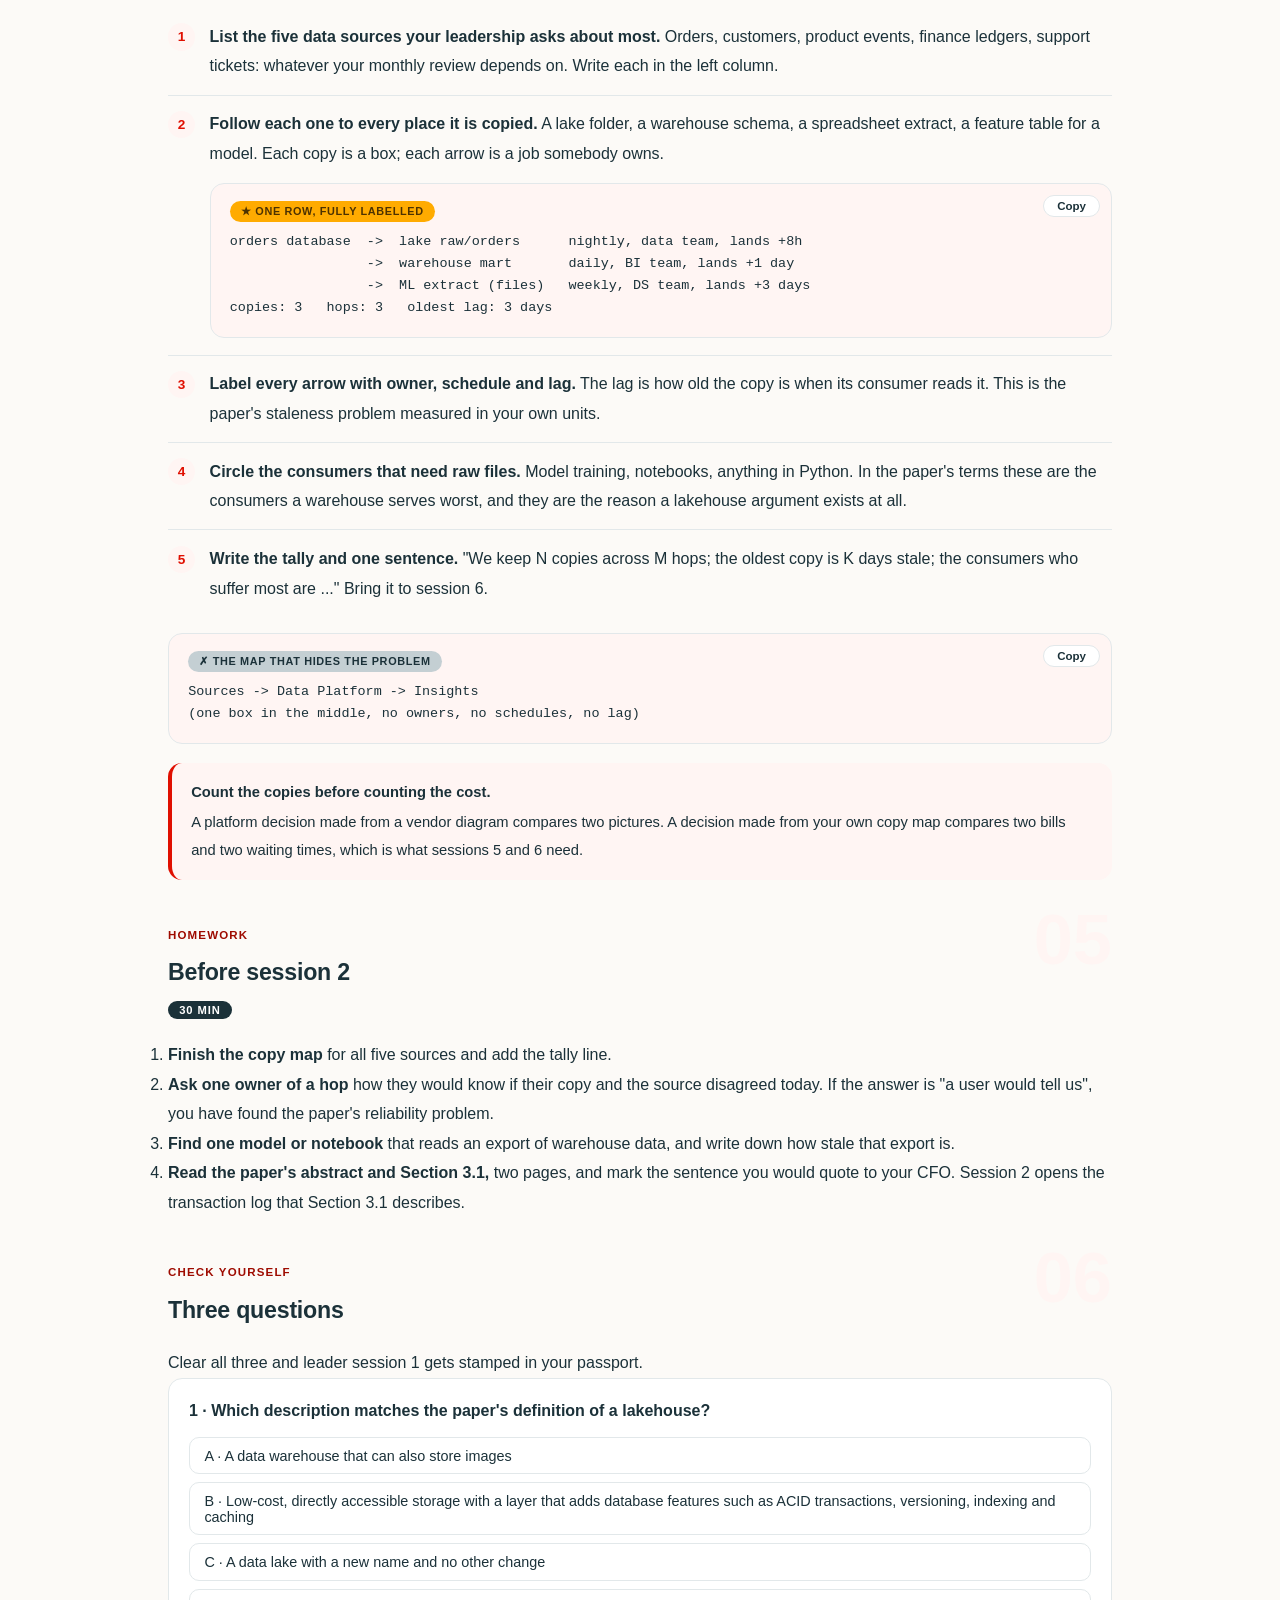
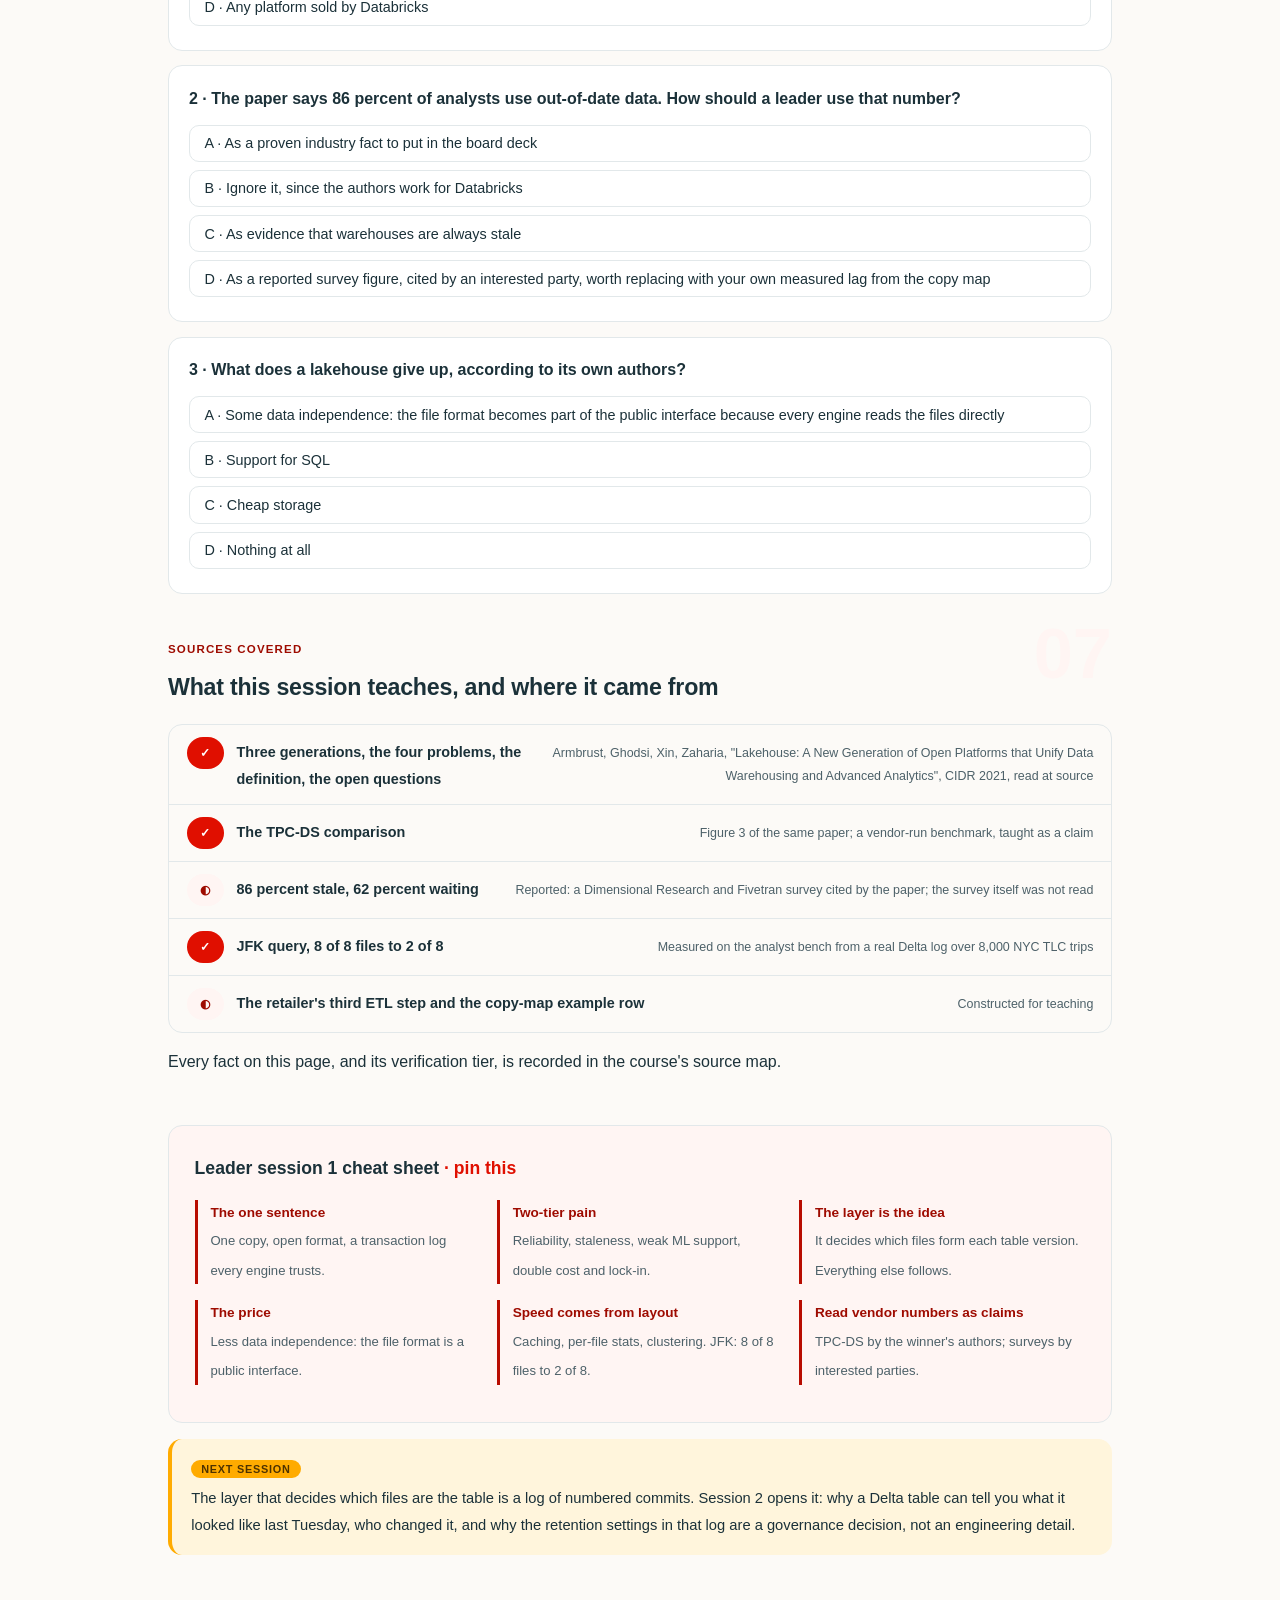
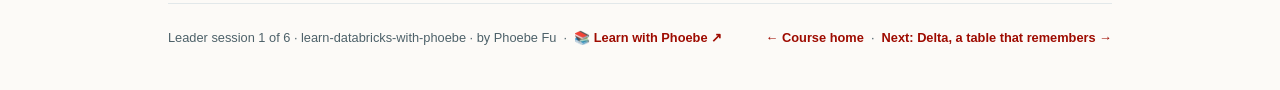
==== commit 40342f87: "Fix clipped text found by clip-sweep - Wipe panes share one grid cell: the longer pane was cut off a" ====
--- a/courses/a1-what-a-lakehouse-is.html
+++ b/courses/a1-what-a-lakehouse-is.html
@@ -19,7 +19,7 @@
 <meta name="twitter:image" content="https://phoebefu6.github.io/learn-databricks-with-phoebe/assets/og-cover.png">
 <!-- social:end -->
 <title>Leader session 1 · What a lakehouse is - learn databricks with phoebe</title>
-<link rel="stylesheet" href="../assets/style.css?v=20">
+<link rel="stylesheet" href="../assets/style.css?v=21">
 </head>
 <body>
 
--- a/assets/style.css
+++ b/assets/style.css
@@ -1379,3 +1379,9 @@
    overflow:auto parent cut it in half; in normal flow nothing can clip it. The right margin
    keeps it clear of the Copy button; long labels wrap instead of running under it. */
 .prompt-box > .label{ position: static; display: table; margin: 0 5.2rem .55rem 0; white-space: normal; line-height: 1.45; }
+
+/* Wipe panes share one grid cell (2026-10-12): the taller pane sets the height. Pane B was
+   absolutely positioned over pane A, so a longer B was cut off at the bottom on phones. */
+.wipe-panes { display: grid; }
+.wipe-panes > .wipe-a, .wipe-panes > .wipe-b { grid-area: 1 / 1; }
+.wipe-panes > .wipe-b { position: relative; inset: auto; }
